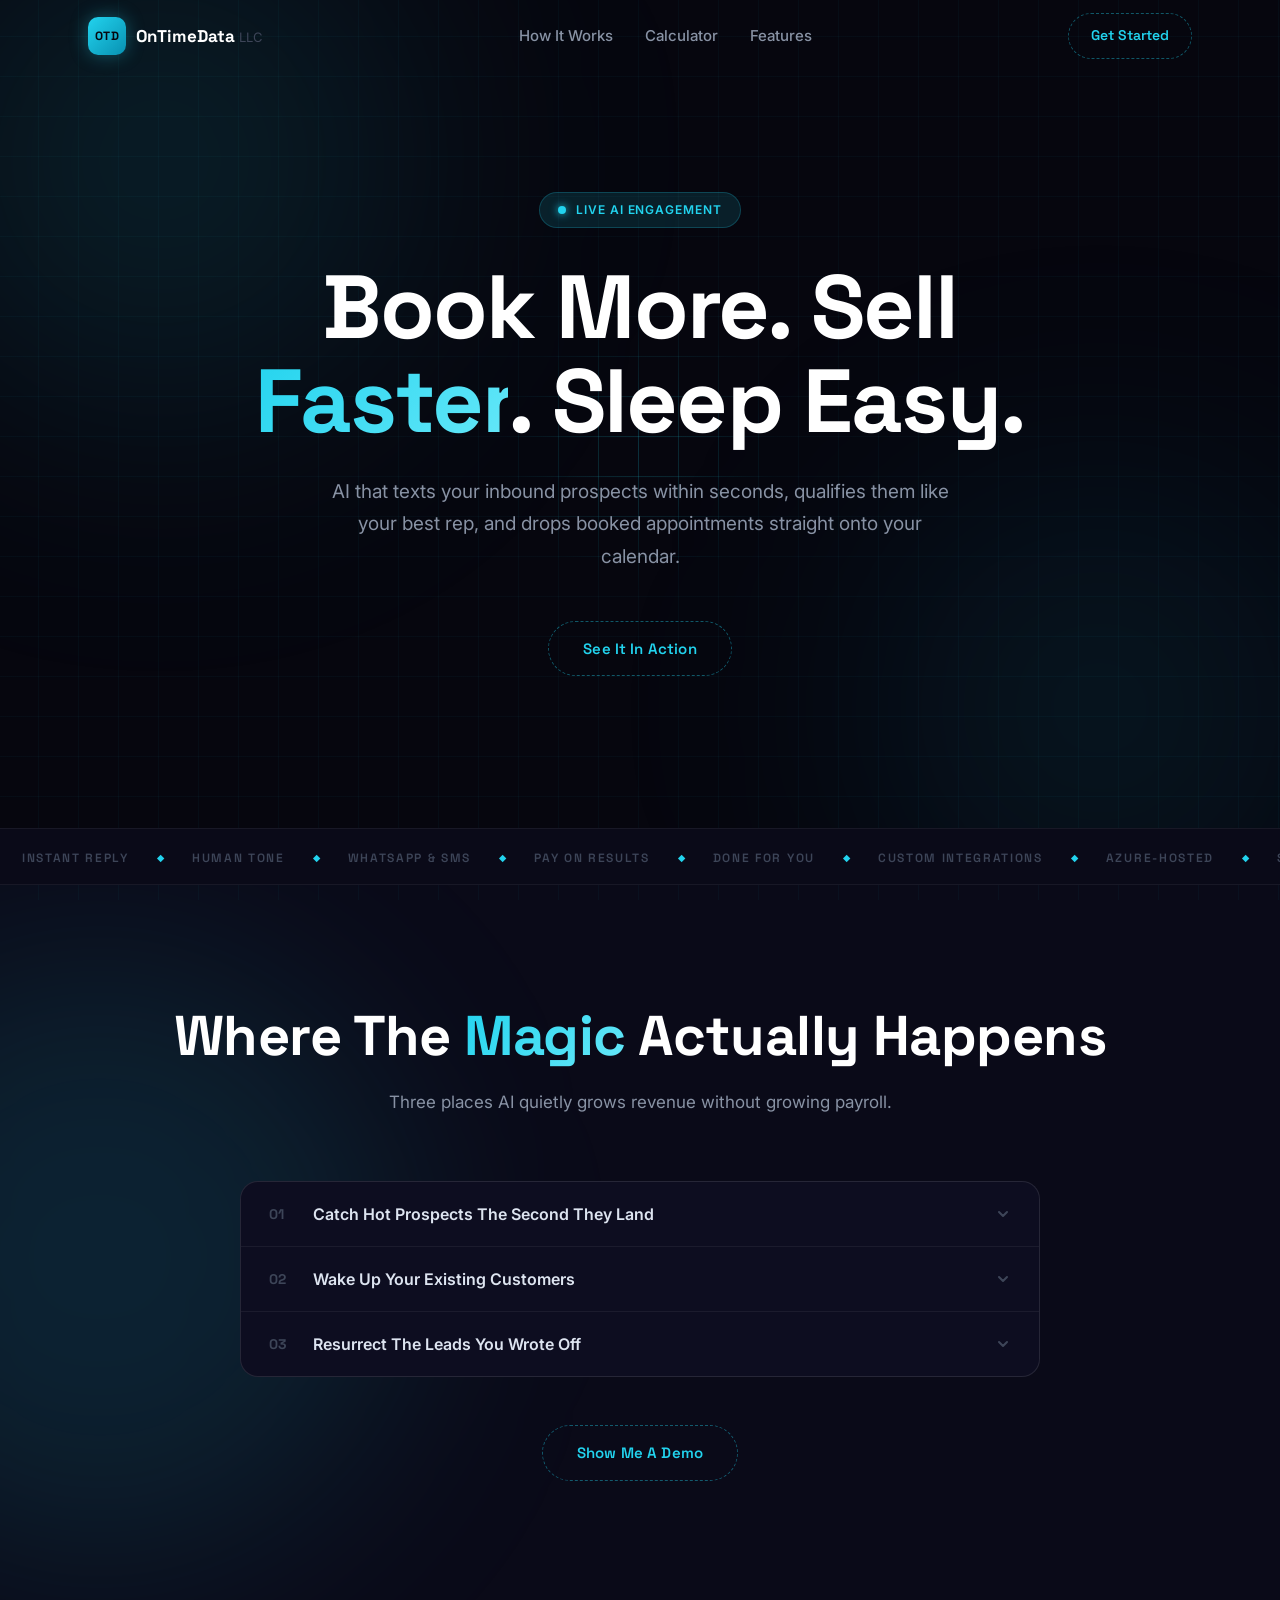
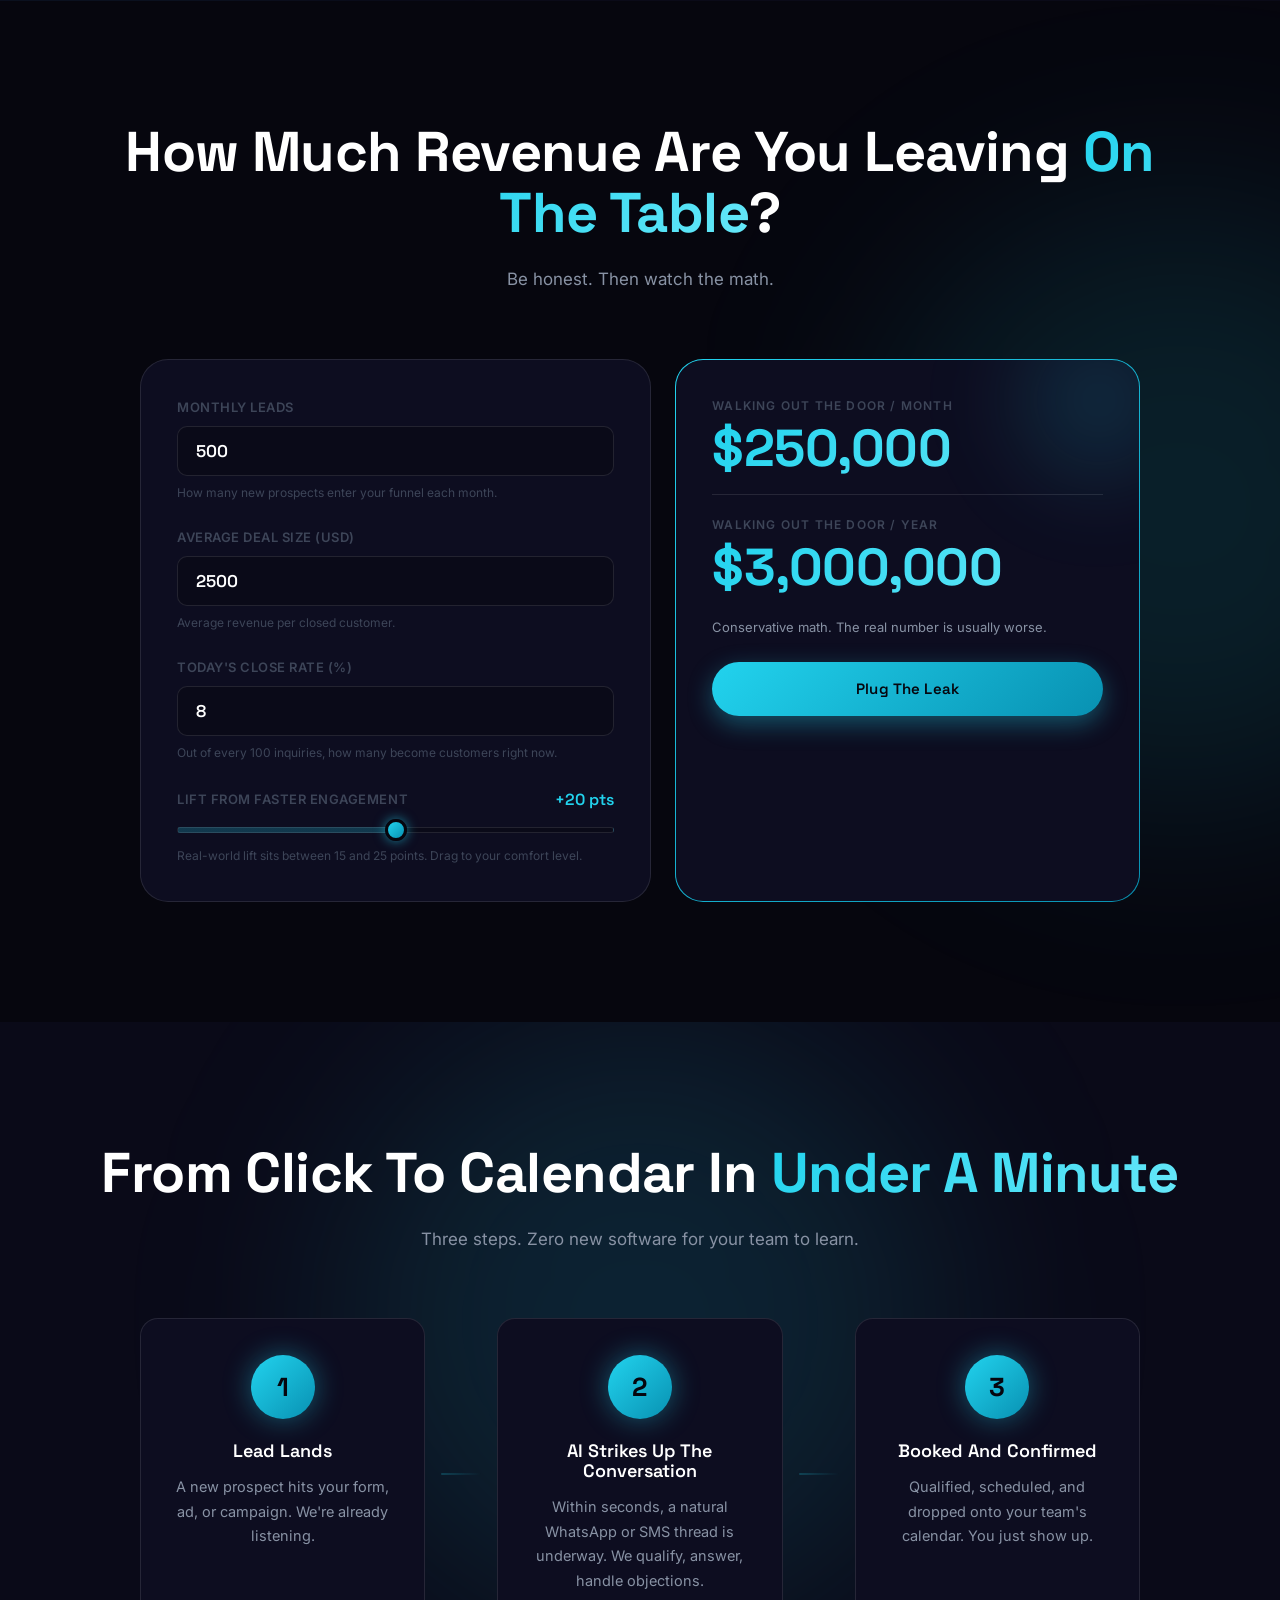
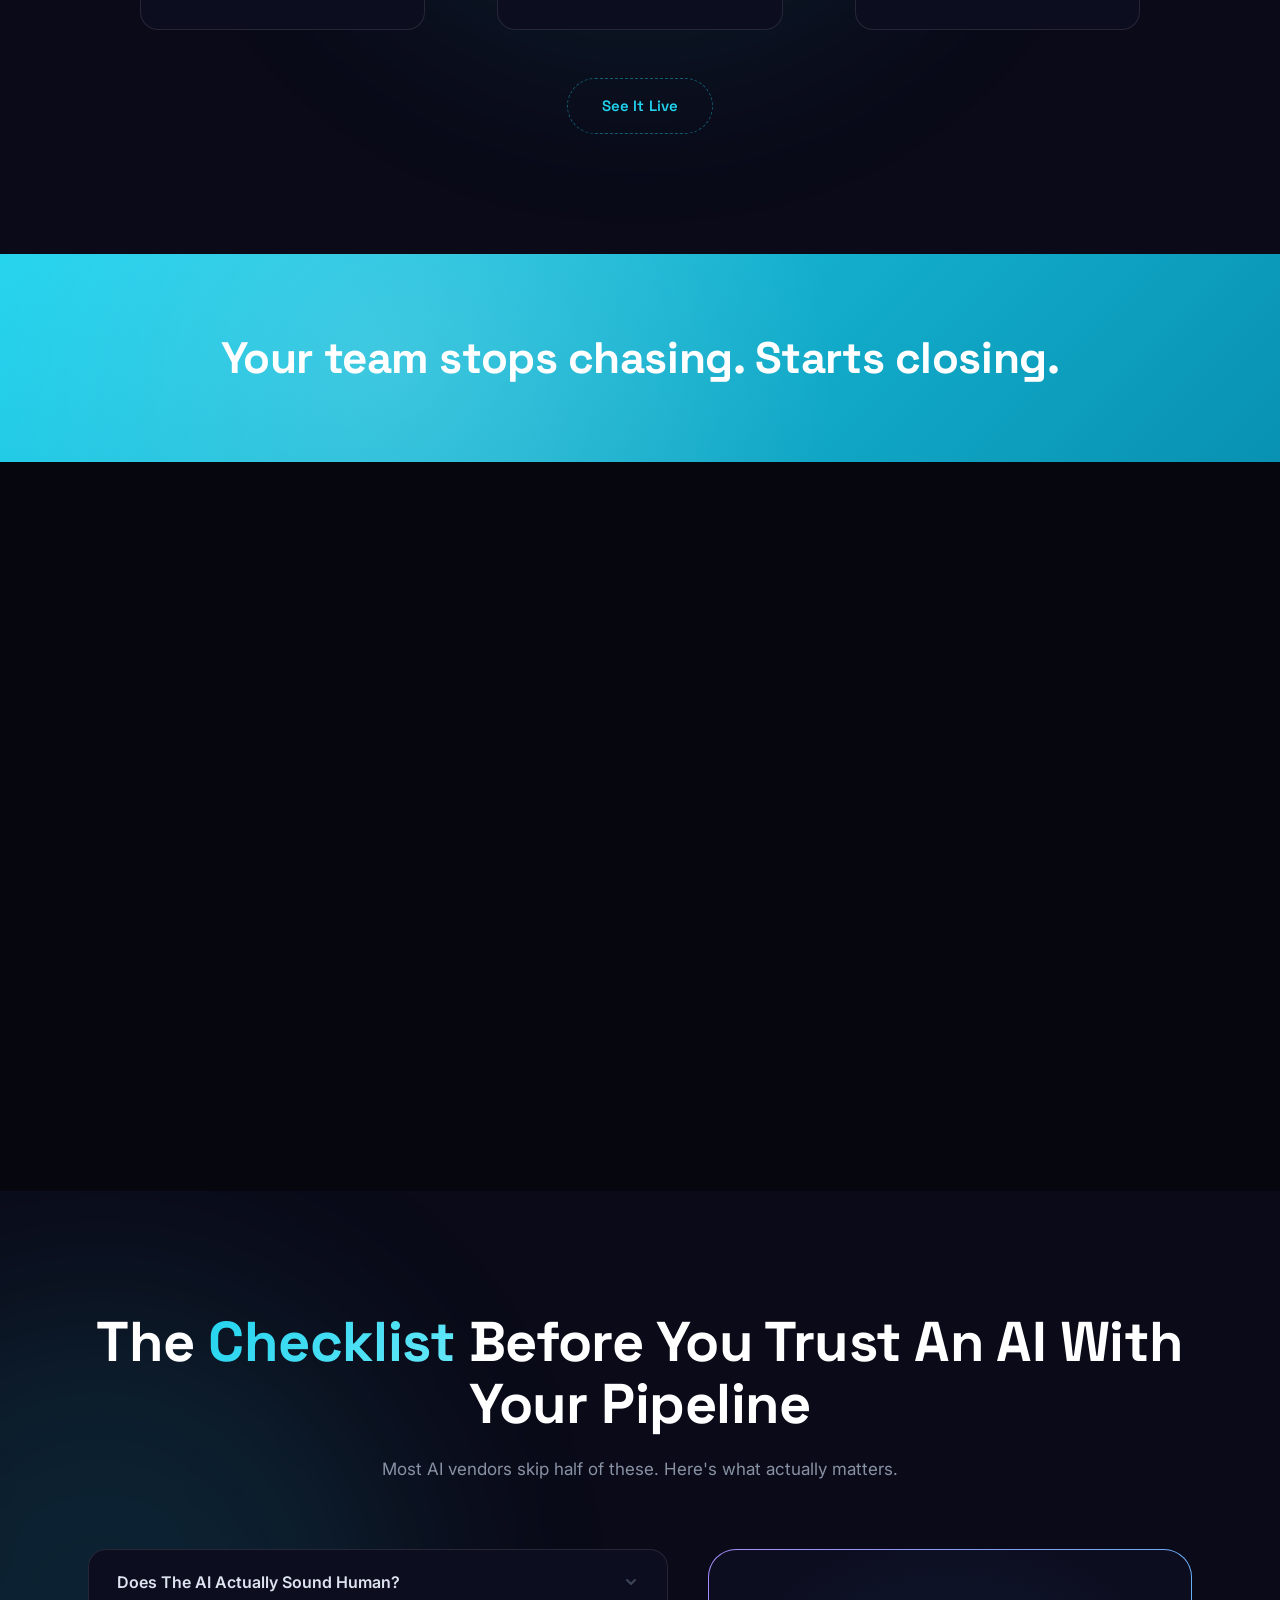
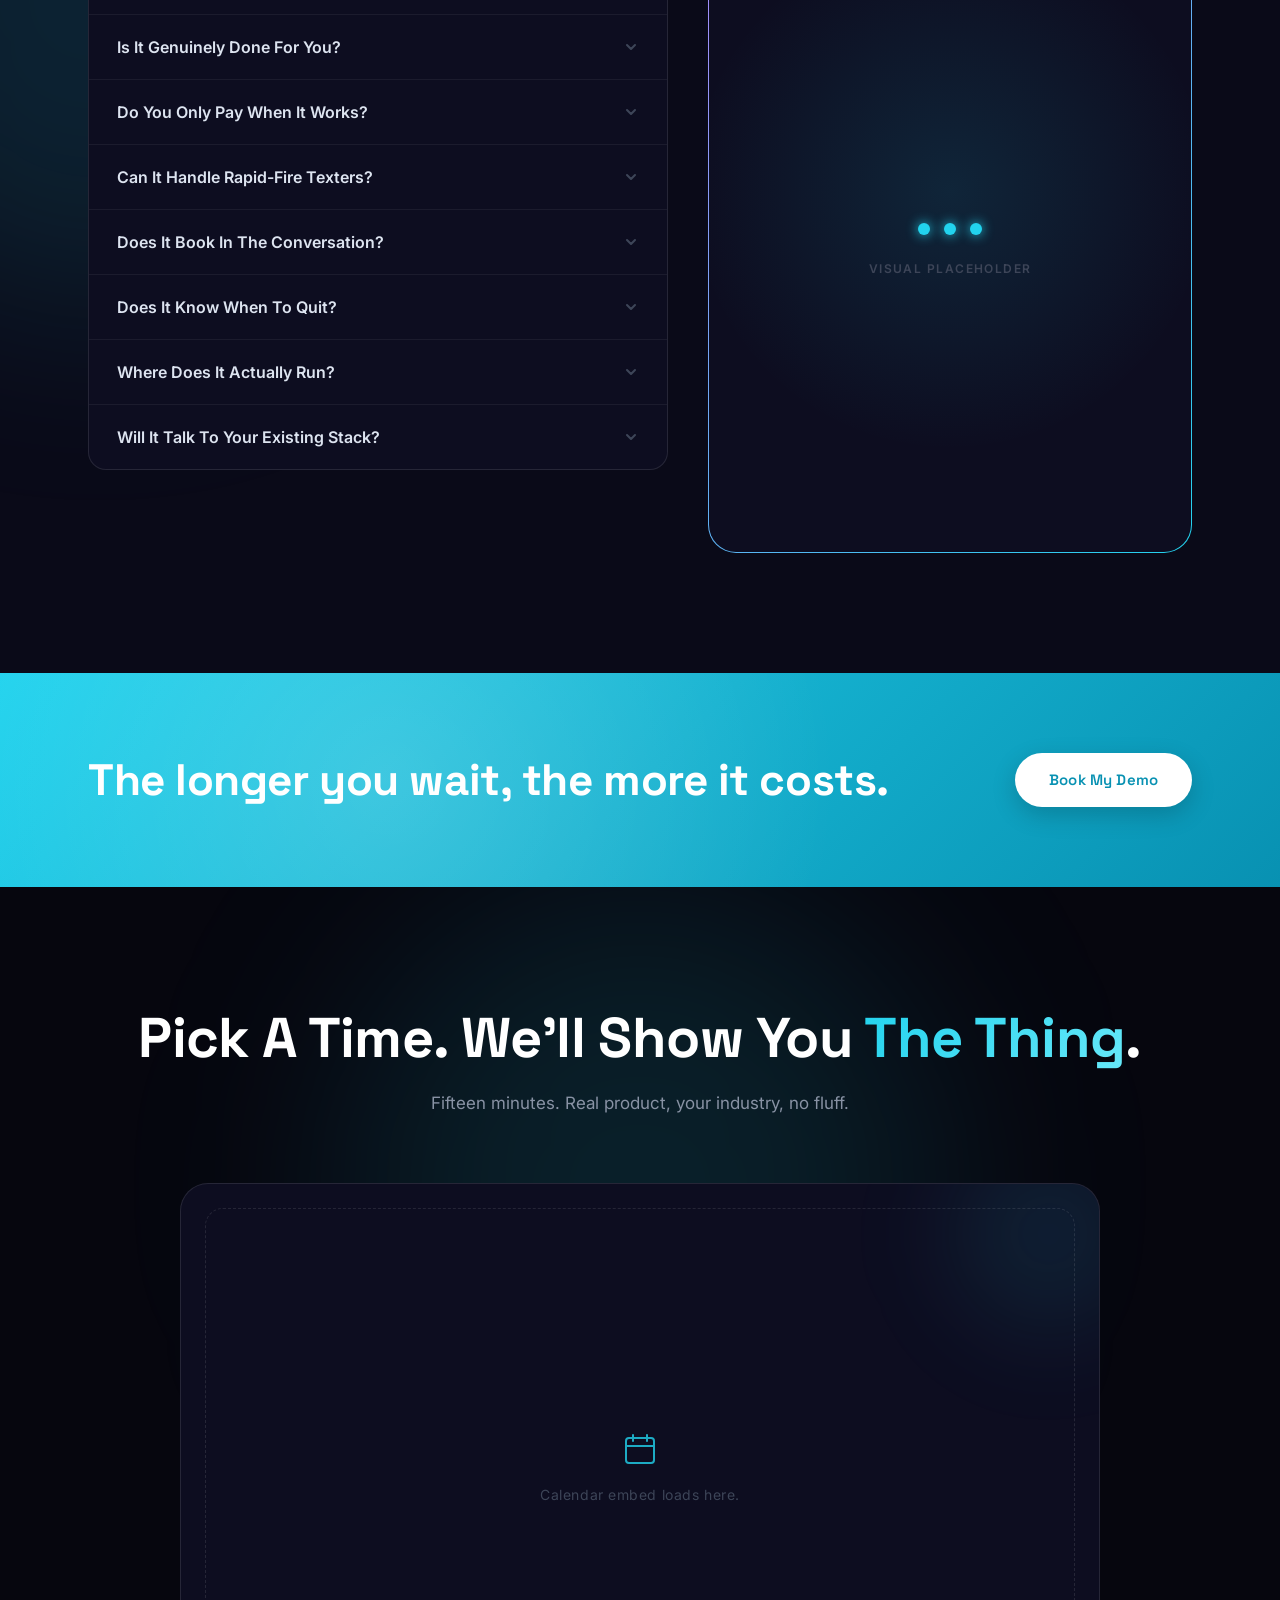
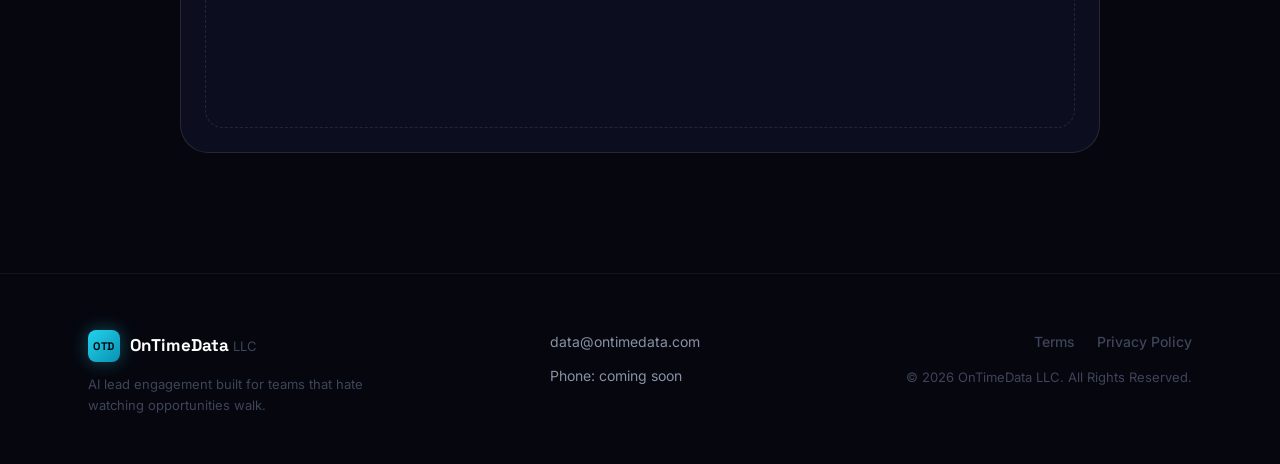
==== website-v4/index.html @ 88f7a218 "WIP: website-v4 rebuild, AI lead engagement concept, cyan accent, interactive grid Co-Authored-By: C" ====
<!DOCTYPE html>
<html lang="en">
<head>
  <meta charset="UTF-8" />
  <meta name="viewport" content="width=device-width, initial-scale=1.0" />
  <title>OnTimeData | Book More. Sell Faster. Sleep Easy.</title>
  <meta name="description" content="AI that texts your inbound prospects within seconds, qualifies them like your best rep, and drops booked appointments straight onto your calendar." />

  <link rel="preconnect" href="https://fonts.googleapis.com">
  <link rel="preconnect" href="https://fonts.gstatic.com" crossorigin>
  <link href="https://fonts.googleapis.com/css2?family=Inter:wght@400;500;600;700&family=Space+Grotesk:wght@500;600;700&display=swap" rel="stylesheet">

  <link rel="stylesheet" href="styles.css" />
</head>
<body>

  <!-- ========================= INTERACTIVE BACKGROUND ========================= -->
  <div class="bg-layers" aria-hidden="true">
    <div class="bg-grid bg-grid-base"></div>
    <div class="bg-grid bg-grid-bright"></div>
  </div>

  <!-- ========================= NAV ========================= -->
  <nav class="nav" id="nav">
    <div class="container nav-inner">
      <a href="#top" class="logo">
        <span class="logo-icon">OTD</span>
        <span class="logo-words">
          <span class="logo-name">OnTimeData</span>
          <span class="logo-llc">LLC</span>
        </span>
      </a>

      <div class="nav-links">
        <a href="#how-it-works" class="nav-link">How It Works</a>
        <a href="#calculator" class="nav-link">Calculator</a>
        <a href="#features" class="nav-link">Features</a>
      </div>

      <a href="#booking" class="nav-cta">Get Started</a>

      <button class="burger" id="burger" aria-label="Open menu">
        <span></span><span></span><span></span>
      </button>
    </div>

    <div class="mobile-menu" id="mobileMenu">
      <a href="#how-it-works">How It Works</a>
      <a href="#calculator">Calculator</a>
      <a href="#features">Features</a>
      <a href="#booking">Get Started</a>
    </div>
  </nav>

  <!-- ========================= HERO ========================= -->
  <header class="hero" id="top">
    <div class="hero-glow-wrap" data-blob="1">
      <div class="hero-glow hero-glow-purple-1"></div>
    </div>
    <div class="hero-glow-wrap" data-blob="2">
      <div class="hero-glow hero-glow-purple-2"></div>
    </div>

    <div class="hero-inner">
      <div class="hero-badge">
        <span class="pulse-dot"></span>
        Live AI Engagement
      </div>

      <h1 class="hero-title">
        Book More. Sell <span class="accent">Faster</span>. Sleep Easy.
      </h1>
      <p class="hero-sub">
        AI that texts your inbound prospects within seconds, qualifies them like your best rep, and drops booked appointments straight onto your calendar.
      </p>

      <div class="hero-actions">
        <a href="#booking" class="btn-pill btn-pill-outline">See It In Action</a>
      </div>
    </div>
  </header>

  <!-- ========================= MARQUEE TICKER ========================= -->
  <section class="ticker" aria-label="Capabilities">
    <div class="ticker-track">
      <span>Instant Reply</span><span class="sep">&#9670;</span>
      <span>Human Tone</span><span class="sep">&#9670;</span>
      <span>WhatsApp &amp; SMS</span><span class="sep">&#9670;</span>
      <span>Pay On Results</span><span class="sep">&#9670;</span>
      <span>Done For You</span><span class="sep">&#9670;</span>
      <span>Custom Integrations</span><span class="sep">&#9670;</span>
      <span>Azure-Hosted</span><span class="sep">&#9670;</span>
      <span>Setup In Seven Days</span><span class="sep">&#9670;</span>
      <!-- duplicate for seamless loop -->
      <span>Instant Reply</span><span class="sep">&#9670;</span>
      <span>Human Tone</span><span class="sep">&#9670;</span>
      <span>WhatsApp &amp; SMS</span><span class="sep">&#9670;</span>
      <span>Pay On Results</span><span class="sep">&#9670;</span>
      <span>Done For You</span><span class="sep">&#9670;</span>
      <span>Custom Integrations</span><span class="sep">&#9670;</span>
      <span>Azure-Hosted</span><span class="sep">&#9670;</span>
      <span>Setup In Seven Days</span><span class="sep">&#9670;</span>
    </div>
  </section>

  <!-- ========================= BENEFITS ========================= -->
  <section class="section section-alt" id="benefits">
    <div class="section-glow section-glow-left"></div>
    <div class="container">
      <div class="section-header">
        <h2 class="section-title">
          Where The <span class="accent">Magic</span> Actually Happens
        </h2>
        <p class="section-sub">
          Three places AI quietly grows revenue without growing payroll.
        </p>
      </div>

      <div class="accordion" data-accordion>
        <div class="acc-item">
          <button class="acc-trigger" type="button" aria-expanded="false">
            <span class="acc-num">01</span>
            <span class="acc-text">Catch Hot Prospects The Second They Land</span>
            <span class="acc-arrow" aria-hidden="true">
              <svg width="16" height="16" viewBox="0 0 16 16" fill="none"><path d="M4 6l4 4 4-4" stroke="currentColor" stroke-width="2" stroke-linecap="round" stroke-linejoin="round"/></svg>
            </span>
          </button>
          <div class="acc-panel">
            <p>First reply wins. We answer every new inquiry in seconds, on the channel they actually use, with a tone they actually trust.</p>
          </div>
        </div>

        <div class="acc-item">
          <button class="acc-trigger" type="button" aria-expanded="false">
            <span class="acc-num">02</span>
            <span class="acc-text">Wake Up Your Existing Customers</span>
            <span class="acc-arrow" aria-hidden="true">
              <svg width="16" height="16" viewBox="0 0 16 16" fill="none"><path d="M4 6l4 4 4-4" stroke="currentColor" stroke-width="2" stroke-linecap="round" stroke-linejoin="round"/></svg>
            </span>
          </button>
          <div class="acc-panel">
            <p>The easiest revenue you'll ever earn is sitting in your customer list. We re-engage them with check-ins that feel personal, not pitchy.</p>
          </div>
        </div>

        <div class="acc-item">
          <button class="acc-trigger" type="button" aria-expanded="false">
            <span class="acc-num">03</span>
            <span class="acc-text">Resurrect The Leads You Wrote Off</span>
            <span class="acc-arrow" aria-hidden="true">
              <svg width="16" height="16" viewBox="0 0 16 16" fill="none"><path d="M4 6l4 4 4-4" stroke="currentColor" stroke-width="2" stroke-linecap="round" stroke-linejoin="round"/></svg>
            </span>
          </button>
          <div class="acc-panel">
            <p>Old database, new revenue. We restart cold conversations at scale and route the ones who say yes straight to your calendar.</p>
          </div>
        </div>
      </div>

      <div class="center-cta">
        <a href="#booking" class="btn-pill btn-pill-outline">Show Me A Demo</a>
      </div>
    </div>
  </section>

  <!-- ========================= CALCULATOR ========================= -->
  <section class="section" id="calculator">
    <div class="section-glow section-glow-right"></div>
    <div class="container">
      <div class="section-header">
        <h2 class="section-title">
          How Much Revenue Are You Leaving <span class="accent">On The Table</span>?
        </h2>
        <p class="section-sub">
          Be honest. Then watch the math.
        </p>
      </div>

      <div class="calc">
        <div class="calc-inputs">
          <div class="calc-field">
            <label for="leads">Monthly Leads</label>
            <input type="number" id="leads" min="0" step="1" value="500" />
            <span class="calc-help">How many new prospects enter your funnel each month.</span>
          </div>

          <div class="calc-field">
            <label for="deal">Average Deal Size (USD)</label>
            <input type="number" id="deal" min="0" step="50" value="2500" />
            <span class="calc-help">Average revenue per closed customer.</span>
          </div>

          <div class="calc-field">
            <label for="close">Today's Close Rate (%)</label>
            <input type="number" id="close" min="0" max="100" step="0.5" value="8" />
            <span class="calc-help">Out of every 100 inquiries, how many become customers right now.</span>
          </div>

          <div class="calc-field">
            <label for="uplift">
              Lift From Faster Engagement
              <span class="calc-uplift-val" id="upliftVal">20%</span>
            </label>
            <input type="range" id="uplift" min="15" max="25" step="1" value="20" />
            <span class="calc-help">Real-world lift sits between 15 and 25 points. Drag to your comfort level.</span>
          </div>
        </div>

        <div class="calc-output">
          <div class="calc-output-card">
            <span class="calc-output-label">Walking Out The Door / Month</span>
            <span class="calc-output-val" id="lostMonth">$0</span>
          </div>
          <div class="calc-output-divider"></div>
          <div class="calc-output-card">
            <span class="calc-output-label">Walking Out The Door / Year</span>
            <span class="calc-output-val" id="lostYear">$0</span>
          </div>

          <p class="calc-output-note">
            Conservative math. The real number is usually worse.
          </p>

          <a href="#booking" class="btn-pill btn-pill-solid btn-pill-full">Plug The Leak</a>
        </div>
      </div>
    </div>
  </section>

  <!-- ========================= HOW IT WORKS ========================= -->
  <section class="section section-alt" id="how-it-works">
    <div class="section-glow section-glow-center"></div>
    <div class="container">
      <div class="section-header">
        <h2 class="section-title">
          From Click To Calendar In <span class="accent">Under A Minute</span>
        </h2>
        <p class="section-sub">
          Three steps. Zero new software for your team to learn.
        </p>
      </div>

      <div class="steps">
        <div class="step">
          <div class="step-circle">1</div>
          <h3 class="step-title">Lead Lands</h3>
          <p class="step-text">A new prospect hits your form, ad, or campaign. We're already listening.</p>
        </div>

        <div class="step-line" aria-hidden="true"></div>

        <div class="step">
          <div class="step-circle">2</div>
          <h3 class="step-title">AI Strikes Up The Conversation</h3>
          <p class="step-text">Within seconds, a natural WhatsApp or SMS thread is underway. We qualify, answer, handle objections.</p>
        </div>

        <div class="step-line" aria-hidden="true"></div>

        <div class="step">
          <div class="step-circle">3</div>
          <h3 class="step-title">Booked And Confirmed</h3>
          <p class="step-text">Qualified, scheduled, and dropped onto your team's calendar. You just show up.</p>
        </div>
      </div>

      <div class="center-cta">
        <a href="#booking" class="btn-pill btn-pill-outline">See It Live</a>
      </div>
    </div>
  </section>

  <!-- ========================= GRADIENT BANNER ========================= -->
  <section class="gradient-banner">
    <div class="container">
      <h2 class="gradient-banner-title">
        Your team stops chasing. Starts closing.
      </h2>
    </div>
  </section>

  <!-- ========================= INDUSTRIES ========================= -->
  <section class="section" id="industries">
    <div class="container">
      <div class="section-header">
        <h2 class="section-title">
          Where We're Already <span class="accent">Crushing It</span>
        </h2>
        <p class="section-sub">
          Lead-heavy industries where speed and follow-up decide who wins the deal.
        </p>
      </div>

      <div class="industries-grid">
        <!-- Automotive -->
        <div class="industry">
          <div class="industry-icon">
            <svg width="32" height="32" viewBox="0 0 32 32" fill="none">
              <path d="M5 20v-3l2-6c.5-1.5 1.5-2 3-2h12c1.5 0 2.5.5 3 2l2 6v3" stroke="currentColor" stroke-width="2" stroke-linecap="round" stroke-linejoin="round"/>
              <path d="M5 20v3a1 1 0 0 0 1 1h2a1 1 0 0 0 1-1v-3" stroke="currentColor" stroke-width="2" stroke-linecap="round"/>
              <path d="M23 20v3a1 1 0 0 0 1 1h2a1 1 0 0 0 1-1v-3" stroke="currentColor" stroke-width="2" stroke-linecap="round"/>
              <circle cx="10" cy="20" r="2" stroke="currentColor" stroke-width="2"/>
              <circle cx="22" cy="20" r="2" stroke="currentColor" stroke-width="2"/>
            </svg>
          </div>
          <span class="industry-name">Automotive</span>
        </div>

        <!-- Travel -->
        <div class="industry">
          <div class="industry-icon">
            <svg width="32" height="32" viewBox="0 0 32 32" fill="none">
              <path d="M16 4l3 9h10l-8 6 3 9-8-6-8 6 3-9-8-6h10z" stroke="currentColor" stroke-width="2" stroke-linejoin="round"/>
            </svg>
          </div>
          <span class="industry-name">Travel</span>
        </div>

        <!-- Solar -->
        <div class="industry">
          <div class="industry-icon">
            <svg width="32" height="32" viewBox="0 0 32 32" fill="none">
              <circle cx="16" cy="16" r="5" stroke="currentColor" stroke-width="2"/>
              <path d="M16 3v3M16 26v3M3 16h3M26 16h3M6.5 6.5l2 2M23.5 23.5l2 2M6.5 25.5l2-2M23.5 8.5l2-2" stroke="currentColor" stroke-width="2" stroke-linecap="round"/>
            </svg>
          </div>
          <span class="industry-name">Solar</span>
        </div>

        <!-- Roofing -->
        <div class="industry">
          <div class="industry-icon">
            <svg width="32" height="32" viewBox="0 0 32 32" fill="none">
              <path d="M3 16L16 5l13 11" stroke="currentColor" stroke-width="2" stroke-linecap="round" stroke-linejoin="round"/>
              <path d="M6 14v13h20V14" stroke="currentColor" stroke-width="2" stroke-linecap="round" stroke-linejoin="round"/>
            </svg>
          </div>
          <span class="industry-name">Roofing</span>
        </div>

        <!-- Siding -->
        <div class="industry">
          <div class="industry-icon">
            <svg width="32" height="32" viewBox="0 0 32 32" fill="none">
              <rect x="5" y="6" width="22" height="20" rx="1" stroke="currentColor" stroke-width="2"/>
              <path d="M5 12h22M5 18h22M5 24h22" stroke="currentColor" stroke-width="2"/>
            </svg>
          </div>
          <span class="industry-name">Siding</span>
        </div>

        <!-- Window Remodeling -->
        <div class="industry">
          <div class="industry-icon">
            <svg width="32" height="32" viewBox="0 0 32 32" fill="none">
              <rect x="5" y="5" width="22" height="22" rx="1" stroke="currentColor" stroke-width="2"/>
              <path d="M16 5v22M5 16h22" stroke="currentColor" stroke-width="2"/>
            </svg>
          </div>
          <span class="industry-name">Window Remodeling</span>
        </div>

        <!-- Clinics -->
        <div class="industry">
          <div class="industry-icon">
            <svg width="32" height="32" viewBox="0 0 32 32" fill="none">
              <rect x="13" y="5" width="6" height="22" rx="1" stroke="currentColor" stroke-width="2"/>
              <rect x="5" y="13" width="22" height="6" rx="1" stroke="currentColor" stroke-width="2"/>
            </svg>
          </div>
          <span class="industry-name">Clinics</span>
        </div>

        <!-- Kitchen Remodeling -->
        <div class="industry">
          <div class="industry-icon">
            <svg width="32" height="32" viewBox="0 0 32 32" fill="none">
              <path d="M8 5v9M12 5v9M10 14v13" stroke="currentColor" stroke-width="2" stroke-linecap="round"/>
              <path d="M22 5c-2 0-3 1-3 4v6h6V5z" stroke="currentColor" stroke-width="2" stroke-linejoin="round"/>
              <path d="M22 15v12" stroke="currentColor" stroke-width="2" stroke-linecap="round"/>
            </svg>
          </div>
          <span class="industry-name">Kitchen Remodeling</span>
        </div>

        <!-- Flooring -->
        <div class="industry">
          <div class="industry-icon">
            <svg width="32" height="32" viewBox="0 0 32 32" fill="none">
              <rect x="4" y="6" width="8" height="6" stroke="currentColor" stroke-width="2"/>
              <rect x="14" y="6" width="14" height="6" stroke="currentColor" stroke-width="2"/>
              <rect x="4" y="14" width="14" height="6" stroke="currentColor" stroke-width="2"/>
              <rect x="20" y="14" width="8" height="6" stroke="currentColor" stroke-width="2"/>
              <rect x="4" y="22" width="8" height="6" stroke="currentColor" stroke-width="2"/>
              <rect x="14" y="22" width="14" height="6" stroke="currentColor" stroke-width="2"/>
            </svg>
          </div>
          <span class="industry-name">Flooring</span>
        </div>

        <!-- And More -->
        <div class="industry">
          <div class="industry-icon">
            <svg width="32" height="32" viewBox="0 0 32 32" fill="none">
              <circle cx="8" cy="16" r="2" fill="currentColor"/>
              <circle cx="16" cy="16" r="2" fill="currentColor"/>
              <circle cx="24" cy="16" r="2" fill="currentColor"/>
            </svg>
          </div>
          <span class="industry-name">And More</span>
        </div>
      </div>
    </div>
  </section>

  <!-- ========================= FEATURES ========================= -->
  <section class="section section-alt" id="features">
    <div class="section-glow section-glow-left"></div>
    <div class="container">
      <div class="section-header">
        <h2 class="section-title">
          The <span class="accent">Checklist</span> Before You Trust An AI With Your Pipeline
        </h2>
        <p class="section-sub">
          Most AI vendors skip half of these. Here's what actually matters.
        </p>
      </div>

      <div class="features-grid">
        <div class="features-list">
          <div class="accordion features-accordion" data-accordion>
            <div class="acc-item">
              <button class="acc-trigger" type="button" aria-expanded="false">
                <span class="acc-text">Does The AI Actually Sound Human?</span>
                <span class="acc-arrow" aria-hidden="true">
                  <svg width="16" height="16" viewBox="0 0 16 16" fill="none"><path d="M4 6l4 4 4-4" stroke="currentColor" stroke-width="2" stroke-linecap="round" stroke-linejoin="round"/></svg>
                </span>
              </button>
              <div class="acc-panel"><p>If your prospect can tell it's a bot in two messages, you've lost them. Our AI texts like the rep you wish you could clone.</p></div>
            </div>

            <div class="acc-item">
              <button class="acc-trigger" type="button" aria-expanded="false">
                <span class="acc-text">Is It Genuinely Done For You?</span>
                <span class="acc-arrow" aria-hidden="true">
                  <svg width="16" height="16" viewBox="0 0 16 16" fill="none"><path d="M4 6l4 4 4-4" stroke="currentColor" stroke-width="2" stroke-linecap="round" stroke-linejoin="round"/></svg>
                </span>
              </button>
              <div class="acc-panel"><p>Built, trained, and live in under seven days. You don't touch a prompt. You don't manage a workflow. You just watch bookings show up.</p></div>
            </div>

            <div class="acc-item">
              <button class="acc-trigger" type="button" aria-expanded="false">
                <span class="acc-text">Do You Only Pay When It Works?</span>
                <span class="acc-arrow" aria-hidden="true">
                  <svg width="16" height="16" viewBox="0 0 16 16" fill="none"><path d="M4 6l4 4 4-4" stroke="currentColor" stroke-width="2" stroke-linecap="round" stroke-linejoin="round"/></svg>
                </span>
              </button>
              <div class="acc-panel"><p>Zero upfront. Run a free trial on real traffic. Pay only when the AI closes appointments. Real skin in the game.</p></div>
            </div>

            <div class="acc-item">
              <button class="acc-trigger" type="button" aria-expanded="false">
                <span class="acc-text">Can It Handle Rapid-Fire Texters?</span>
                <span class="acc-arrow" aria-hidden="true">
                  <svg width="16" height="16" viewBox="0 0 16 16" fill="none"><path d="M4 6l4 4 4-4" stroke="currentColor" stroke-width="2" stroke-linecap="round" stroke-linejoin="round"/></svg>
                </span>
              </button>
              <div class="acc-panel"><p>When a prospect fires off three messages in ten seconds, the AI reads the room, waits, then responds to the whole thread in one natural reply.</p></div>
            </div>

            <div class="acc-item">
              <button class="acc-trigger" type="button" aria-expanded="false">
                <span class="acc-text">Does It Book In The Conversation?</span>
                <span class="acc-arrow" aria-hidden="true">
                  <svg width="16" height="16" viewBox="0 0 16 16" fill="none"><path d="M4 6l4 4 4-4" stroke="currentColor" stroke-width="2" stroke-linecap="round" stroke-linejoin="round"/></svg>
                </span>
              </button>
              <div class="acc-panel"><p>No "click this link" awkwardness. The AI proposes times mid-conversation and locks the appointment in. Conversions jump every time.</p></div>
            </div>

            <div class="acc-item">
              <button class="acc-trigger" type="button" aria-expanded="false">
                <span class="acc-text">Does It Know When To Quit?</span>
                <span class="acc-arrow" aria-hidden="true">
                  <svg width="16" height="16" viewBox="0 0 16 16" fill="none"><path d="M4 6l4 4 4-4" stroke="currentColor" stroke-width="2" stroke-linecap="round" stroke-linejoin="round"/></svg>
                </span>
              </button>
              <div class="acc-panel"><p>When a prospect says no, means it, and isn't coming back, the AI stops. No pestering. No damaged brand.</p></div>
            </div>

            <div class="acc-item">
              <button class="acc-trigger" type="button" aria-expanded="false">
                <span class="acc-text">Where Does It Actually Run?</span>
                <span class="acc-arrow" aria-hidden="true">
                  <svg width="16" height="16" viewBox="0 0 16 16" fill="none"><path d="M4 6l4 4 4-4" stroke="currentColor" stroke-width="2" stroke-linecap="round" stroke-linejoin="round"/></svg>
                </span>
              </button>
              <div class="acc-panel"><p>Enterprise-grade Azure infrastructure. End-to-end encrypted. No fragile no-code Frankenstein stacks duct-taped together.</p></div>
            </div>

            <div class="acc-item">
              <button class="acc-trigger" type="button" aria-expanded="false">
                <span class="acc-text">Will It Talk To Your Existing Stack?</span>
                <span class="acc-arrow" aria-hidden="true">
                  <svg width="16" height="16" viewBox="0 0 16 16" fill="none"><path d="M4 6l4 4 4-4" stroke="currentColor" stroke-width="2" stroke-linecap="round" stroke-linejoin="round"/></svg>
                </span>
              </button>
              <div class="acc-panel"><p>Custom-coded integrations to whatever CRM, calendar, or pipeline you already run. We adapt to your workflow, not the other way around.</p></div>
            </div>
          </div>
        </div>

        <!-- Right column: visual placeholder for later -->
        <div class="features-visual">
          <!-- TODO: replace with product screenshot, animation, or video -->
          <div class="features-visual-inner">
            <div class="features-visual-grid">
              <div class="features-visual-dot"></div>
              <div class="features-visual-dot"></div>
              <div class="features-visual-dot"></div>
            </div>
            <span class="features-visual-tag">Visual placeholder</span>
          </div>
        </div>
      </div>
    </div>
  </section>

  <!-- ========================= CTA BANNER ========================= -->
  <section class="gradient-banner gradient-banner-cta">
    <div class="container gradient-banner-inner">
      <h2 class="gradient-banner-title">The longer you wait, the more it costs.</h2>
      <a href="#booking" class="btn-pill btn-pill-solid btn-pill-light">Book My Demo</a>
    </div>
  </section>

  <!-- ========================= BOOKING ========================= -->
  <section class="section" id="booking">
    <div class="section-glow section-glow-center"></div>
    <div class="container">
      <div class="section-header">
        <h2 class="section-title">
          Pick A Time. We'll Show You <span class="accent">The Thing</span>.
        </h2>
        <p class="section-sub">
          Fifteen minutes. Real product, your industry, no fluff.
        </p>
      </div>

      <div class="booking-embed">
        <!-- ========================================================== -->
        <!-- CALENDAR EMBED GOES HERE                                    -->
        <!-- Paste your Cal.com or Calendly inline embed inside this div -->
        <!-- Example (Cal.com inline):                                   -->
        <!--   <div data-cal-link="ontimedata/demo" style="width:100%;height:100%"></div> -->
        <!--   <script src="https://app.cal.com/embed/embed.js" async></script> -->
        <!-- Example (Calendly inline):                                  -->
        <!--   <div class="calendly-inline-widget"                       -->
        <!--        data-url="https://calendly.com/ontimedata/demo"      -->
        <!--        style="min-width:320px;height:700px;"></div>         -->
        <!--   <script src="https://assets.calendly.com/assets/external/widget.js" async></script> -->
        <!-- ========================================================== -->
        <div class="booking-placeholder">
          <span class="booking-placeholder-icon" aria-hidden="true">
            <svg width="40" height="40" viewBox="0 0 40 40" fill="none">
              <rect x="6" y="9" width="28" height="25" rx="3" stroke="currentColor" stroke-width="2"/>
              <path d="M6 17h28" stroke="currentColor" stroke-width="2"/>
              <path d="M13 6v6M27 6v6" stroke="currentColor" stroke-width="2" stroke-linecap="round"/>
            </svg>
          </span>
          <p>Calendar embed loads here.</p>
        </div>
      </div>
    </div>
  </section>

  <!-- ========================= FOOTER ========================= -->
  <footer class="footer">
    <div class="container footer-inner">
      <div class="footer-brand">
        <a href="#top" class="logo">
          <span class="logo-icon small">OTD</span>
          <span class="logo-words">
            <span class="logo-name">OnTimeData</span>
            <span class="logo-llc">LLC</span>
          </span>
        </a>
        <p class="footer-tag">AI lead engagement built for teams that hate watching opportunities walk.</p>
      </div>

      <div class="footer-contact">
        <a href="mailto:data@ontimedata.com" class="footer-contact-item">data@ontimedata.com</a>
        <a href="tel:" class="footer-contact-item">Phone: coming soon</a>
      </div>

      <div class="footer-legal">
        <div class="footer-nav">
          <a href="#">Terms</a>
          <a href="#">Privacy Policy</a>
        </div>
        <p>&copy; 2026 OnTimeData LLC. All Rights Reserved.</p>
      </div>
    </div>
  </footer>

  <script src="script.js"></script>
</body>
</html>
---- website-v4/styles.css ----
/* =========================================
   OnTimeData LLC — Website v4
   Book More With AI · cyan-primary palette
   (palette matched to v3)
   ========================================= */

*, *::before, *::after { box-sizing: border-box; margin: 0; padding: 0; }

:root {
  /* Backgrounds */
  --bg:          #06060e;
  --bg-alt:      #0a0a18;
  --bg-card:     #0d0d20;
  --bg-card-h:   #12122a;

  /* Primary accent (cyan) */
  --cyan:        #22d3ee;
  --cyan-deep:   #0891b2;
  --cyan-g:      rgba(34,211,238,.12);
  --cyan-g2:     rgba(34,211,238,.20);
  --cyan-b:      rgba(34,211,238,.22);
  --cyan-b2:     rgba(34,211,238,.40);

  /* Secondary accent (purple, used sparingly) */
  --purple:      #a78bfa;
  --purple-deep: #7c3aed;
  --purple-g:    rgba(167,139,250,.12);
  --purple-b:    rgba(167,139,250,.22);

  /* Tertiary palette (carry-over from v3) */
  --amber:       #fbbf24;
  --pink:        #f472b6;
  --white:       #ffffff;

  /* Text */
  --text:        #8892a4;
  --text-bright: #dde4f0;
  --text-dim:    #3d4558;

  /* Borders */
  --border:    rgba(255,255,255,.06);
  --border-2:  rgba(255,255,255,.10);

  /* Shadows */
  --shadow:    0 4px 32px rgba(0,0,0,.5);
  --shadow-lg: 0 20px 64px rgba(0,0,0,.6);

  /* Radii */
  --r:   10px;
  --rl:  18px;
  --rxl: 28px;

  /* Easing / layout */
  --ease: 0.28s cubic-bezier(.4,0,.2,1);
  --max-w: 1160px;
}

html { scroll-behavior: smooth; }

body {
  font-family: 'Inter', system-ui, sans-serif;
  background: var(--bg);
  color: var(--text-bright);
  font-size: 16px;
  line-height: 1.7;
  -webkit-font-smoothing: antialiased;
  overflow-x: hidden;
}

img, svg { display: block; max-width: 100%; }

/* =========================================
   TYPOGRAPHY
   ========================================= */
h1, h2, h3, h4 {
  font-family: 'Space Grotesk', sans-serif;
  line-height: 1.1;
  color: var(--white);
}
strong { color: var(--white); font-weight: 600; }

.accent {
  color: var(--cyan);
  background: linear-gradient(135deg, var(--cyan), #67e8f9);
  -webkit-background-clip: text;
  -webkit-text-fill-color: transparent;
  background-clip: text;
}

/* =========================================
   LAYOUT
   ========================================= */
.container {
  max-width: var(--max-w);
  margin: 0 auto;
  padding: 0 28px;
  position: relative;
  z-index: 1;
}

.section {
  position: relative;
  padding: 120px 0;
  overflow: hidden;
}
.section-alt { background: var(--bg-alt); }

.section-title {
  font-size: clamp(34px, 4.4vw, 56px);
  margin-bottom: 20px;
  color: var(--white);
  letter-spacing: -.01em;
}
.section-sub {
  font-size: 17px;
  color: var(--text);
  max-width: 620px;
  margin: 0 auto;
  line-height: 1.8;
}
.section-header {
  text-align: center;
  margin-bottom: 64px;
}

.section-glow {
  position: absolute;
  width: 600px; height: 600px;
  border-radius: 50%;
  filter: blur(110px);
  pointer-events: none;
  z-index: 0;
}
.section-glow-left   { background: var(--cyan-g); top: 10%; left: -200px; }
.section-glow-right  { background: var(--cyan-g); top: 20%; right: -200px; }
.section-glow-center { background: var(--cyan-g); top: 0;   left: 50%; transform: translateX(-50%); }

.center-cta {
  display: flex;
  justify-content: center;
  margin-top: 48px;
}

/* =========================================
   BUTTONS — pill style
   ========================================= */
.btn-pill {
  display: inline-flex;
  align-items: center;
  justify-content: center;
  gap: 8px;
  padding: 14px 34px;
  font-family: 'Space Grotesk', sans-serif;
  font-weight: 600;
  font-size: 15px;
  letter-spacing: .01em;
  border-radius: 100px;
  text-decoration: none;
  cursor: pointer;
  border: none;
  transition: transform var(--ease), box-shadow var(--ease), background var(--ease), color var(--ease), border-color var(--ease), filter var(--ease);
  white-space: nowrap;
}

/* Secondary: dashed outlined pill (cyan) */
.btn-pill-outline {
  background: transparent;
  color: var(--cyan);
  border: 1.5px dashed var(--cyan-b2);
}
.btn-pill-outline:hover {
  border-color: var(--cyan);
  color: var(--white);
  background: var(--cyan-g);
  transform: translateY(-2px);
  box-shadow: 0 0 24px var(--cyan-g);
}

/* Primary: solid filled pill (cyan gradient with dark text) */
.btn-pill-solid {
  background: linear-gradient(135deg, var(--cyan), var(--cyan-deep));
  color: var(--bg);
  box-shadow: 0 8px 24px rgba(34,211,238,.35);
}
.btn-pill-solid:hover {
  transform: translateY(-3px);
  filter: brightness(1.08);
  box-shadow: 0 14px 36px rgba(34,211,238,.55);
}

/* Light pill — used on cyan banner */
.btn-pill-light {
  background: var(--white);
  color: var(--cyan-deep);
  box-shadow: 0 8px 24px rgba(0,0,0,.18);
}
.btn-pill-light:hover {
  transform: translateY(-3px);
  box-shadow: 0 14px 32px rgba(0,0,0,.28);
}

.btn-pill-full { width: 100%; }

/* =========================================
   NAV
   ========================================= */
.nav {
  position: fixed;
  top: 0; left: 0; right: 0;
  z-index: 100;
  transition: background var(--ease), backdrop-filter var(--ease), border-color var(--ease);
  border-bottom: 1px solid transparent;
}
.nav.scrolled {
  background: rgba(6,6,14,.88);
  backdrop-filter: blur(18px);
  -webkit-backdrop-filter: blur(18px);
  border-color: var(--border);
}

.nav-inner {
  display: flex;
  align-items: center;
  justify-content: space-between;
  gap: 24px;
  height: 72px;
}

.logo {
  display: flex;
  align-items: center;
  gap: 10px;
  text-decoration: none;
}
.logo-icon {
  position: relative;
  width: 38px; height: 38px;
  background: linear-gradient(135deg, var(--cyan), var(--cyan-deep));
  border-radius: 10px;
  display: flex;
  align-items: center;
  justify-content: center;
  font-family: 'Space Grotesk', sans-serif;
  font-weight: 700;
  font-size: 12px;
  color: var(--bg);
  letter-spacing: .04em;
  box-shadow: 0 0 18px rgba(34,211,238,.35);
}
.logo-icon.small { width: 32px; height: 32px; font-size: 11px; border-radius: 8px; }
.logo-words { display: flex; align-items: baseline; gap: 4px; }
.logo-name {
  font-family: 'Space Grotesk', sans-serif;
  font-weight: 700;
  font-size: 17px;
  color: var(--white);
}
.logo-llc {
  font-size: 13px;
  color: var(--text-dim);
  font-weight: 400;
}

.nav-links { display: flex; align-items: center; gap: 32px; }
.nav-link {
  text-decoration: none;
  font-size: 15px;
  font-weight: 500;
  color: var(--text);
  position: relative;
  transition: color var(--ease);
}
.nav-link::after {
  content: '';
  position: absolute;
  bottom: -3px; left: 0;
  width: 0; height: 1.5px;
  background: var(--cyan);
  transition: width var(--ease);
}
.nav-link:hover { color: var(--white); }
.nav-link:hover::after { width: 100%; }

.nav-cta {
  padding: 10px 22px;
  background: transparent;
  border: 1.5px dashed var(--cyan-b2);
  color: var(--cyan);
  font-family: 'Space Grotesk', sans-serif;
  font-weight: 600;
  font-size: 14px;
  border-radius: 100px;
  text-decoration: none;
  transition: background var(--ease), border-color var(--ease), color var(--ease), box-shadow var(--ease);
}
.nav-cta:hover {
  background: linear-gradient(135deg, var(--cyan), var(--cyan-deep));
  border-color: var(--cyan);
  color: var(--bg);
  box-shadow: 0 0 22px rgba(34,211,238,.5);
}

.burger {
  display: none;
  flex-direction: column;
  gap: 5px;
  background: none;
  border: none;
  cursor: pointer;
  padding: 4px;
}
.burger span {
  display: block;
  width: 22px; height: 2px;
  background: var(--white);
  border-radius: 2px;
  transition: all var(--ease);
}

.mobile-menu {
  display: none;
  flex-direction: column;
  background: rgba(6,6,14,.96);
  backdrop-filter: blur(16px);
  padding: 12px 28px 28px;
  border-top: 1px solid var(--border);
}
.mobile-menu a {
  text-decoration: none;
  color: var(--text);
  font-size: 16px;
  font-weight: 500;
  padding: 14px 0;
  transition: color var(--ease);
}
.mobile-menu a:hover { color: var(--cyan); }
.mobile-menu.open { display: flex; }

@media (max-width: 820px) {
  .nav-links { display: none; }
  .nav-cta { display: none; }
  .burger { display: flex; }
}

/* =========================================
   HERO
   ========================================= */
.hero {
  position: relative;
  min-height: 92vh;
  display: flex;
  align-items: center;
  justify-content: center;
  text-align: center;
  padding: 140px 0 100px;
  overflow: hidden;
}

.hero-glow {
  position: absolute;
  border-radius: 50%;
  filter: blur(130px);
  pointer-events: none;
}
/* class names kept for HTML compatibility; rendered in cyan */
.hero-glow-purple-1 {
  width: 720px; height: 720px;
  background: radial-gradient(circle, rgba(34,211,238,.18) 0%, transparent 70%);
  top: -200px; left: -200px;
  animation: slow-drift-1 18s ease-in-out infinite;
}
.hero-glow-purple-2 {
  width: 600px; height: 600px;
  background: radial-gradient(circle, rgba(8,145,178,.20) 0%, transparent 70%);
  bottom: -180px; right: -120px;
  animation: slow-drift-2 14s ease-in-out infinite;
}
@keyframes slow-drift-1 {
  0%, 100% { transform: translate(0,0); }
  50%      { transform: translate(60px, 40px); }
}
@keyframes slow-drift-2 {
  0%, 100% { transform: translate(0,0); }
  50%      { transform: translate(-40px, -50px); }
}

.hero-inner {
  position: relative;
  z-index: 1;
  max-width: 920px;
  margin: 0 auto;
  padding: 0 28px;
}

.hero-badge {
  display: inline-flex;
  align-items: center;
  gap: 10px;
  padding: 7px 18px;
  background: var(--cyan-g);
  border: 1px solid var(--cyan-b);
  border-radius: 100px;
  font-size: 12px;
  font-weight: 600;
  color: var(--cyan);
  letter-spacing: .08em;
  text-transform: uppercase;
  margin-bottom: 32px;
}
.pulse-dot {
  width: 8px; height: 8px;
  background: var(--cyan);
  border-radius: 50%;
  box-shadow: 0 0 8px var(--cyan);
  animation: pulse-dot 2s ease-in-out infinite;
  flex-shrink: 0;
}
@keyframes pulse-dot {
  0%, 100% { transform: scale(1); box-shadow: 0 0 8px var(--cyan); }
  50%      { transform: scale(1.35); box-shadow: 0 0 16px var(--cyan), 0 0 28px rgba(34,211,238,.5); }
}

.hero-title {
  font-size: clamp(48px, 7vw, 92px);
  font-weight: 700;
  color: var(--white);
  line-height: 1.05;
  margin-bottom: 28px;
  letter-spacing: -.02em;
}

.hero-sub {
  font-size: 19px;
  color: var(--text);
  max-width: 620px;
  margin: 0 auto 48px;
  line-height: 1.7;
}

.hero-actions {
  display: flex;
  align-items: center;
  justify-content: center;
  gap: 16px;
  flex-wrap: wrap;
}

/* =========================================
   MARQUEE TICKER
   ========================================= */
.ticker {
  position: relative;
  z-index: 1;
  background: var(--bg-alt);
  border-top: 1px solid var(--border);
  border-bottom: 1px solid var(--border);
  padding: 14px 0;
  overflow: hidden;
  white-space: nowrap;
}
.ticker-track {
  display: inline-flex;
  align-items: center;
  animation: ticker-scroll 32s linear infinite;
  will-change: transform;
}
.ticker-track span {
  display: inline-block;
  padding: 0 22px;
  font-family: 'Space Grotesk', sans-serif;
  font-size: 12px;
  font-weight: 600;
  color: var(--text-dim);
  letter-spacing: .14em;
  text-transform: uppercase;
}
.ticker-track .sep {
  color: var(--cyan);
  font-size: 9px;
  padding: 0 6px;
  letter-spacing: 0;
}
@keyframes ticker-scroll {
  0%   { transform: translateX(0); }
  100% { transform: translateX(-50%); }
}

/* =========================================
   ACCORDION
   ========================================= */
.accordion {
  max-width: 800px;
  margin: 0 auto;
  border: 1px solid var(--border-2);
  border-radius: var(--rl);
  overflow: hidden;
  background: var(--bg-card);
}
.acc-item { border-bottom: 1px solid var(--border); }
.acc-item:last-child { border-bottom: none; }

.acc-trigger {
  width: 100%;
  display: flex;
  align-items: center;
  gap: 16px;
  padding: 22px 28px;
  background: none;
  border: none;
  cursor: pointer;
  text-align: left;
  font-family: 'Inter', sans-serif;
  transition: background var(--ease);
}
.acc-trigger:hover { background: rgba(255,255,255,.03); }
.acc-item.open .acc-trigger { background: var(--cyan-g); }

.acc-num {
  font-family: 'Space Grotesk', sans-serif;
  font-size: 14px;
  font-weight: 700;
  color: var(--text-dim);
  width: 28px;
  flex-shrink: 0;
  transition: color var(--ease);
}
.acc-item.open .acc-num { color: var(--cyan); }
.acc-text {
  flex: 1;
  font-size: 16px;
  font-weight: 600;
  color: var(--text-bright);
}
.acc-arrow {
  color: var(--text-dim);
  flex-shrink: 0;
  transition: transform var(--ease), color var(--ease);
  display: inline-flex;
}
.acc-item.open .acc-arrow { transform: rotate(180deg); color: var(--cyan); }

.acc-panel {
  max-height: 0;
  overflow: hidden;
  transition: max-height .4s cubic-bezier(.4,0,.2,1), padding .4s ease;
  padding: 0 28px 0 72px;
}
.acc-item.open .acc-panel {
  max-height: 400px;
  padding: 0 28px 26px 72px;
}
.acc-panel p {
  font-size: 15px;
  color: var(--text);
  line-height: 1.8;
}

/* Features accordion: no number prefix, less indent */
.features-accordion .acc-panel,
.features-accordion .acc-item.open .acc-panel {
  padding-left: 28px;
}
.features-accordion .acc-trigger { padding-left: 28px; }

/* =========================================
   CALCULATOR
   ========================================= */
.calc {
  display: grid;
  grid-template-columns: 1.1fr 1fr;
  gap: 24px;
  max-width: 1000px;
  margin: 0 auto;
}
@media (max-width: 860px) { .calc { grid-template-columns: 1fr; } }

.calc-inputs {
  background: var(--bg-card);
  border: 1px solid var(--border-2);
  border-radius: var(--rxl);
  padding: 36px;
  display: flex;
  flex-direction: column;
  gap: 24px;
}

.calc-field { display: flex; flex-direction: column; gap: 8px; }
.calc-field label {
  font-size: 13px;
  font-weight: 600;
  letter-spacing: .04em;
  text-transform: uppercase;
  color: var(--text-dim);
  display: flex;
  justify-content: space-between;
  align-items: center;
}
.calc-uplift-val {
  color: var(--cyan);
  font-family: 'Space Grotesk', sans-serif;
  font-size: 16px;
  letter-spacing: 0;
  text-transform: none;
}
.calc-field input[type="number"] {
  padding: 13px 18px;
  background: var(--bg-alt);
  border: 1.5px solid var(--border-2);
  border-radius: var(--r);
  font-family: 'Space Grotesk', sans-serif;
  font-size: 17px;
  font-weight: 600;
  color: var(--white);
  outline: none;
  transition: border-color var(--ease), box-shadow var(--ease), background var(--ease);
}
.calc-field input[type="number"]:focus {
  border-color: var(--cyan);
  background: rgba(34,211,238,.05);
  box-shadow: 0 0 0 3px var(--cyan-g), 0 0 20px rgba(34,211,238,.12);
}

/* Range slider — cyan thumb + cyan-tinted fill */
.calc-field input[type="range"] {
  -webkit-appearance: none;
  appearance: none;
  width: 100%;
  height: 6px;
  background: linear-gradient(90deg, var(--cyan-b) 0%, var(--cyan-b) 50%, var(--bg-alt) 50%, var(--bg-alt) 100%);
  border-radius: 100px;
  border: 1px solid var(--border-2);
  outline: none;
  margin: 6px 0;
}
.calc-field input[type="range"]::-webkit-slider-thumb {
  -webkit-appearance: none;
  appearance: none;
  width: 22px; height: 22px;
  border-radius: 50%;
  background: linear-gradient(135deg, var(--cyan), var(--cyan-deep));
  cursor: pointer;
  border: 3px solid var(--bg);
  box-shadow: 0 0 12px rgba(34,211,238,.6);
}
.calc-field input[type="range"]::-moz-range-thumb {
  width: 22px; height: 22px;
  border-radius: 50%;
  background: linear-gradient(135deg, var(--cyan), var(--cyan-deep));
  cursor: pointer;
  border: 3px solid var(--bg);
  box-shadow: 0 0 12px rgba(34,211,238,.6);
}
.calc-help {
  font-size: 12px;
  color: var(--text-dim);
  line-height: 1.5;
}

/* Output panel */
.calc-output {
  background:
    linear-gradient(var(--bg-card), var(--bg-card)) padding-box,
    linear-gradient(135deg, var(--cyan) 0%, var(--cyan-deep) 100%) border-box;
  border: 1.5px solid transparent;
  border-radius: var(--rxl);
  padding: 36px;
  display: flex;
  flex-direction: column;
  gap: 18px;
  position: relative;
  overflow: hidden;
}
.calc-output::before {
  content: '';
  position: absolute;
  top: -80px; right: -80px;
  width: 240px; height: 240px;
  background: radial-gradient(circle, var(--cyan-g2) 0%, transparent 70%);
  filter: blur(40px);
  pointer-events: none;
}

.calc-output-card {
  position: relative;
  display: flex;
  flex-direction: column;
  gap: 6px;
}
.calc-output-label {
  font-size: 12px;
  font-weight: 600;
  letter-spacing: .1em;
  text-transform: uppercase;
  color: var(--text-dim);
}
.calc-output-val {
  font-family: 'Space Grotesk', sans-serif;
  font-size: clamp(36px, 5vw, 52px);
  font-weight: 700;
  color: var(--white);
  background: linear-gradient(135deg, var(--cyan), #67e8f9);
  -webkit-background-clip: text;
  -webkit-text-fill-color: transparent;
  background-clip: text;
  line-height: 1;
  letter-spacing: -.01em;
}
.calc-output-divider {
  height: 1px;
  background: var(--border-2);
  margin: 2px 0;
}
.calc-output-note {
  font-size: 13px;
  color: var(--text);
  line-height: 1.6;
  margin-top: 6px;
}
.calc-output .btn-pill { margin-top: 6px; }

/* =========================================
   HOW IT WORKS — steps
   ========================================= */
.steps {
  display: flex;
  align-items: stretch;
  justify-content: center;
  gap: 16px;
  max-width: 1000px;
  margin: 0 auto;
}
.step {
  flex: 1;
  text-align: center;
  background: var(--bg-card);
  border: 1px solid var(--border-2);
  border-radius: var(--rl);
  padding: 36px 28px;
  display: flex;
  flex-direction: column;
  align-items: center;
  gap: 14px;
  transition: transform var(--ease), border-color var(--ease), box-shadow var(--ease);
}
.step:hover {
  transform: translateY(-4px);
  border-color: var(--cyan-b);
  box-shadow: 0 16px 40px rgba(0,0,0,.4), 0 0 28px var(--cyan-g);
}
.step-circle {
  width: 64px; height: 64px;
  border-radius: 50%;
  background: linear-gradient(135deg, var(--cyan), var(--cyan-deep));
  display: flex;
  align-items: center;
  justify-content: center;
  font-family: 'Space Grotesk', sans-serif;
  font-size: 26px;
  font-weight: 700;
  color: var(--bg);
  box-shadow: 0 0 28px rgba(34,211,238,.4);
  margin-bottom: 8px;
}
.step-title {
  font-size: 18px;
  font-weight: 600;
  color: var(--white);
}
.step-text {
  font-size: 14.5px;
  color: var(--text);
  line-height: 1.7;
}

.step-line {
  align-self: center;
  flex: 0 0 40px;
  height: 2px;
  background: linear-gradient(90deg, var(--cyan-b), transparent);
  border-radius: 100px;
}
@media (max-width: 800px) {
  .steps { flex-direction: column; gap: 20px; }
  .step-line {
    width: 2px;
    height: 30px;
    flex: 0 0 30px;
    background: linear-gradient(180deg, var(--cyan-b), transparent);
  }
}

/* =========================================
   GRADIENT BANNERS — cyan
   ========================================= */
.gradient-banner {
  position: relative;
  padding: 80px 0;
  background: linear-gradient(135deg, var(--cyan) 0%, var(--cyan-deep) 100%);
  text-align: center;
  overflow: hidden;
}
.gradient-banner::before {
  content: '';
  position: absolute;
  inset: 0;
  background: radial-gradient(circle at 30% 50%, rgba(255,255,255,.16) 0%, transparent 50%);
  pointer-events: none;
}
.gradient-banner-title {
  font-size: clamp(28px, 4vw, 44px);
  font-weight: 700;
  color: var(--white);
  letter-spacing: -.01em;
  position: relative;
}
.gradient-banner-cta .gradient-banner-inner {
  display: flex;
  align-items: center;
  justify-content: space-between;
  gap: 32px;
  flex-wrap: wrap;
}
.gradient-banner-cta .gradient-banner-title {
  text-align: left;
  margin: 0;
}
@media (max-width: 700px) {
  .gradient-banner-cta .gradient-banner-inner {
    flex-direction: column;
    text-align: center;
  }
  .gradient-banner-cta .gradient-banner-title { text-align: center; }
}

/* =========================================
   INDUSTRIES GRID
   ========================================= */
.industries-grid {
  display: grid;
  grid-template-columns: repeat(5, 1fr);
  gap: 20px;
  max-width: 1080px;
  margin: 0 auto;
}
@media (max-width: 900px) { .industries-grid { grid-template-columns: repeat(3, 1fr); } }
@media (max-width: 540px) { .industries-grid { grid-template-columns: repeat(2, 1fr); } }

.industry {
  position: relative;
  background: var(--bg-card);
  border: 1px solid var(--border-2);
  border-radius: var(--rl);
  padding: 28px 18px;
  text-align: center;
  display: flex;
  flex-direction: column;
  align-items: center;
  gap: 14px;
  transition: transform var(--ease), border-color var(--ease), background var(--ease), box-shadow var(--ease);
}
.industry:hover {
  transform: translateY(-4px);
  background: var(--bg-card-h);
  border-color: var(--cyan-b);
  box-shadow: 0 12px 28px rgba(0,0,0,.4), 0 0 22px var(--cyan-g);
}
.industry-icon {
  width: 56px; height: 56px;
  border-radius: 14px;
  background: var(--cyan-g);
  border: 1px solid var(--cyan-b);
  color: var(--cyan);
  display: flex;
  align-items: center;
  justify-content: center;
  transition: background var(--ease), box-shadow var(--ease);
}
.industry:hover .industry-icon {
  background: var(--cyan-g2);
  box-shadow: 0 0 18px var(--cyan-g2);
}
.industry-name {
  font-size: 14px;
  font-weight: 600;
  color: var(--text-bright);
  line-height: 1.3;
}

/* =========================================
   FEATURES — two-column
   ========================================= */
.features-grid {
  display: grid;
  grid-template-columns: 1.2fr 1fr;
  gap: 40px;
  align-items: start;
}
@media (max-width: 900px) { .features-grid { grid-template-columns: 1fr; } }

.features-list .accordion { max-width: none; }

/* Subtle purple→cyan border accent here for variety —
   only place secondary purple still appears. */
.features-visual {
  position: sticky;
  top: 100px;
  aspect-ratio: 4/5;
  background:
    linear-gradient(var(--bg-card), var(--bg-card)) padding-box,
    linear-gradient(135deg, var(--purple), var(--cyan)) border-box;
  border: 1.5px solid transparent;
  border-radius: var(--rxl);
  overflow: hidden;
  display: flex;
  align-items: center;
  justify-content: center;
}
.features-visual-inner {
  position: relative;
  width: 100%;
  height: 100%;
  display: flex;
  flex-direction: column;
  align-items: center;
  justify-content: center;
  gap: 24px;
  background: radial-gradient(circle at 50% 40%, var(--cyan-g) 0%, transparent 60%);
}
.features-visual-grid {
  display: flex;
  gap: 14px;
}
.features-visual-dot {
  width: 12px; height: 12px;
  border-radius: 50%;
  background: var(--cyan);
  box-shadow: 0 0 12px var(--cyan);
  animation: pulse-dot 1.8s ease-in-out infinite;
}
.features-visual-dot:nth-child(2) { animation-delay: .3s; }
.features-visual-dot:nth-child(3) { animation-delay: .6s; }
.features-visual-tag {
  font-size: 12px;
  font-weight: 600;
  letter-spacing: .12em;
  text-transform: uppercase;
  color: var(--text-dim);
}
@media (max-width: 900px) {
  .features-visual {
    position: static;
    aspect-ratio: 16/10;
  }
}

/* =========================================
   BOOKING
   ========================================= */
.booking-embed {
  max-width: 920px;
  margin: 0 auto;
  background: var(--bg-card);
  border: 1px solid var(--border-2);
  border-radius: var(--rxl);
  padding: 24px;
  min-height: 560px;
  position: relative;
  overflow: hidden;
}
.booking-embed::before {
  content: '';
  position: absolute;
  top: -100px; right: -100px;
  width: 300px; height: 300px;
  background: radial-gradient(circle, var(--cyan-g) 0%, transparent 70%);
  filter: blur(40px);
  pointer-events: none;
}
.booking-placeholder {
  position: relative;
  min-height: 520px;
  border: 1.5px dashed var(--border-2);
  border-radius: var(--rl);
  display: flex;
  flex-direction: column;
  align-items: center;
  justify-content: center;
  gap: 14px;
  color: var(--text-dim);
}
.booking-placeholder-icon {
  color: var(--cyan);
  opacity: .8;
}
.booking-placeholder p {
  font-size: 14px;
  letter-spacing: .04em;
}

/* =========================================
   FOOTER
   ========================================= */
.footer {
  position: relative;
  z-index: 1;
  background: var(--bg);
  border-top: 1px solid var(--border);
  padding: 56px 0 48px;
}
.footer-inner {
  display: grid;
  grid-template-columns: 1.4fr 1fr 1fr;
  gap: 40px;
  align-items: start;
}
@media (max-width: 800px) {
  .footer-inner { grid-template-columns: 1fr; gap: 28px; }
}

.footer-brand .logo { margin-bottom: 12px; }
.footer-tag {
  font-size: 13px;
  color: var(--text-dim);
  line-height: 1.6;
  max-width: 320px;
}

.footer-contact {
  display: flex;
  flex-direction: column;
  gap: 10px;
}
.footer-contact-item {
  font-size: 14px;
  color: var(--text);
  text-decoration: none;
  transition: color var(--ease);
}
.footer-contact-item:hover { color: var(--cyan); }

.footer-legal { text-align: right; }
.footer-legal p {
  font-size: 13px;
  color: var(--text-dim);
  line-height: 1.7;
  margin-top: 12px;
}
.footer-nav {
  display: flex;
  gap: 22px;
  justify-content: flex-end;
}
.footer-nav a {
  text-decoration: none;
  font-size: 14px;
  font-weight: 500;
  color: var(--text-dim);
  transition: color var(--ease);
}
.footer-nav a:hover { color: var(--cyan); }

@media (max-width: 800px) {
  .footer-legal { text-align: left; }
  .footer-nav { justify-content: flex-start; }
}

/* =========================================
   INTERACTIVE BACKGROUND SYSTEM
   ========================================= */

/* Container — fixed viewport layer, below content (z 1) above page bg */
.bg-layers {
  position: fixed;
  inset: 0;
  z-index: 1;
  pointer-events: none;
  overflow: hidden;
}

/* Grid mesh — CSS-gradient lines, no SVG required */
.bg-grid {
  position: absolute;
  inset: -2px;
  background-size: 40px 40px;
  background-position: 0 0;
}
.bg-grid-base {
  background-image:
    linear-gradient(to right,  rgba(34,211,238,.04) 1px, transparent 1px),
    linear-gradient(to bottom, rgba(34,211,238,.04) 1px, transparent 1px);
}
.bg-grid-bright {
  background-image:
    linear-gradient(to right,  rgba(34,211,238,.18) 1px, transparent 1px),
    linear-gradient(to bottom, rgba(34,211,238,.18) 1px, transparent 1px);
  -webkit-mask-image: radial-gradient(circle 200px at var(--mx, 50%) var(--my, 50%), #000 0%, transparent 70%);
          mask-image: radial-gradient(circle 200px at var(--mx, 50%) var(--my, 50%), #000 0%, transparent 70%);
}

/* Hero blob parallax wrappers — keep CSS keyframe on inner blob */
.hero-glow-wrap {
  position: absolute;
  inset: 0;
  pointer-events: none;
  will-change: transform;
}

/* Touch-device fallback: no cursor brightening, slow base pulse */
@media (pointer: coarse) {
  .bg-grid-bright { display: none; }
  .bg-grid-base   { animation: bg-grid-pulse 8s ease-in-out infinite; }
}
@keyframes bg-grid-pulse {
  0%, 100% { opacity: 1; }
  50%      { opacity: .5; }
}

/* Reduced-motion: kill grid brightening, no parallax, no blob drift */
@media (prefers-reduced-motion: reduce) {
  .bg-grid-bright { display: none; }
  .hero-glow-purple-1,
  .hero-glow-purple-2 { animation: none; }
  .hero-glow-wrap     { transform: none !important; }
}

/* =========================================
   REVEAL ON SCROLL
   ========================================= */
.reveal-up {
  opacity: 0;
  transform: translateY(28px);
  transition: opacity .6s ease, transform .6s ease;
}
.reveal-up.visible {
  opacity: 1;
  transform: translateY(0);
}
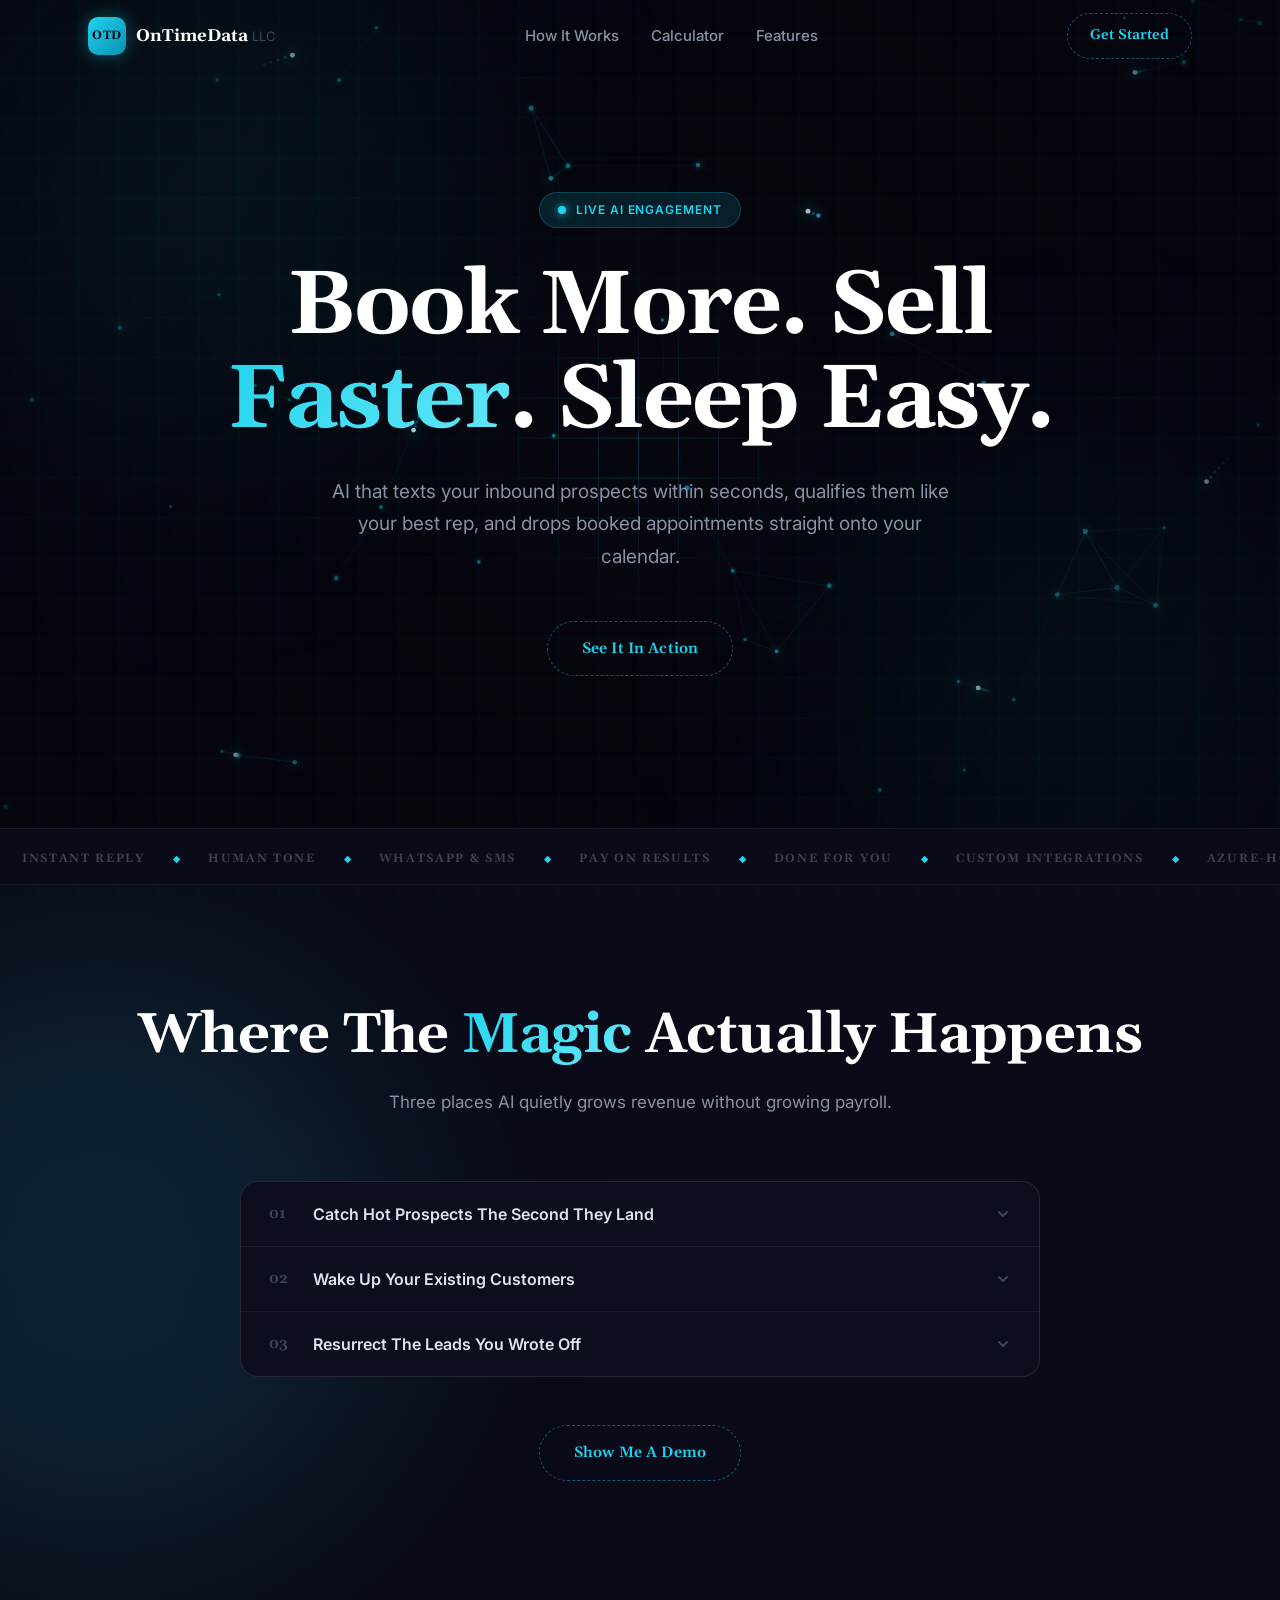
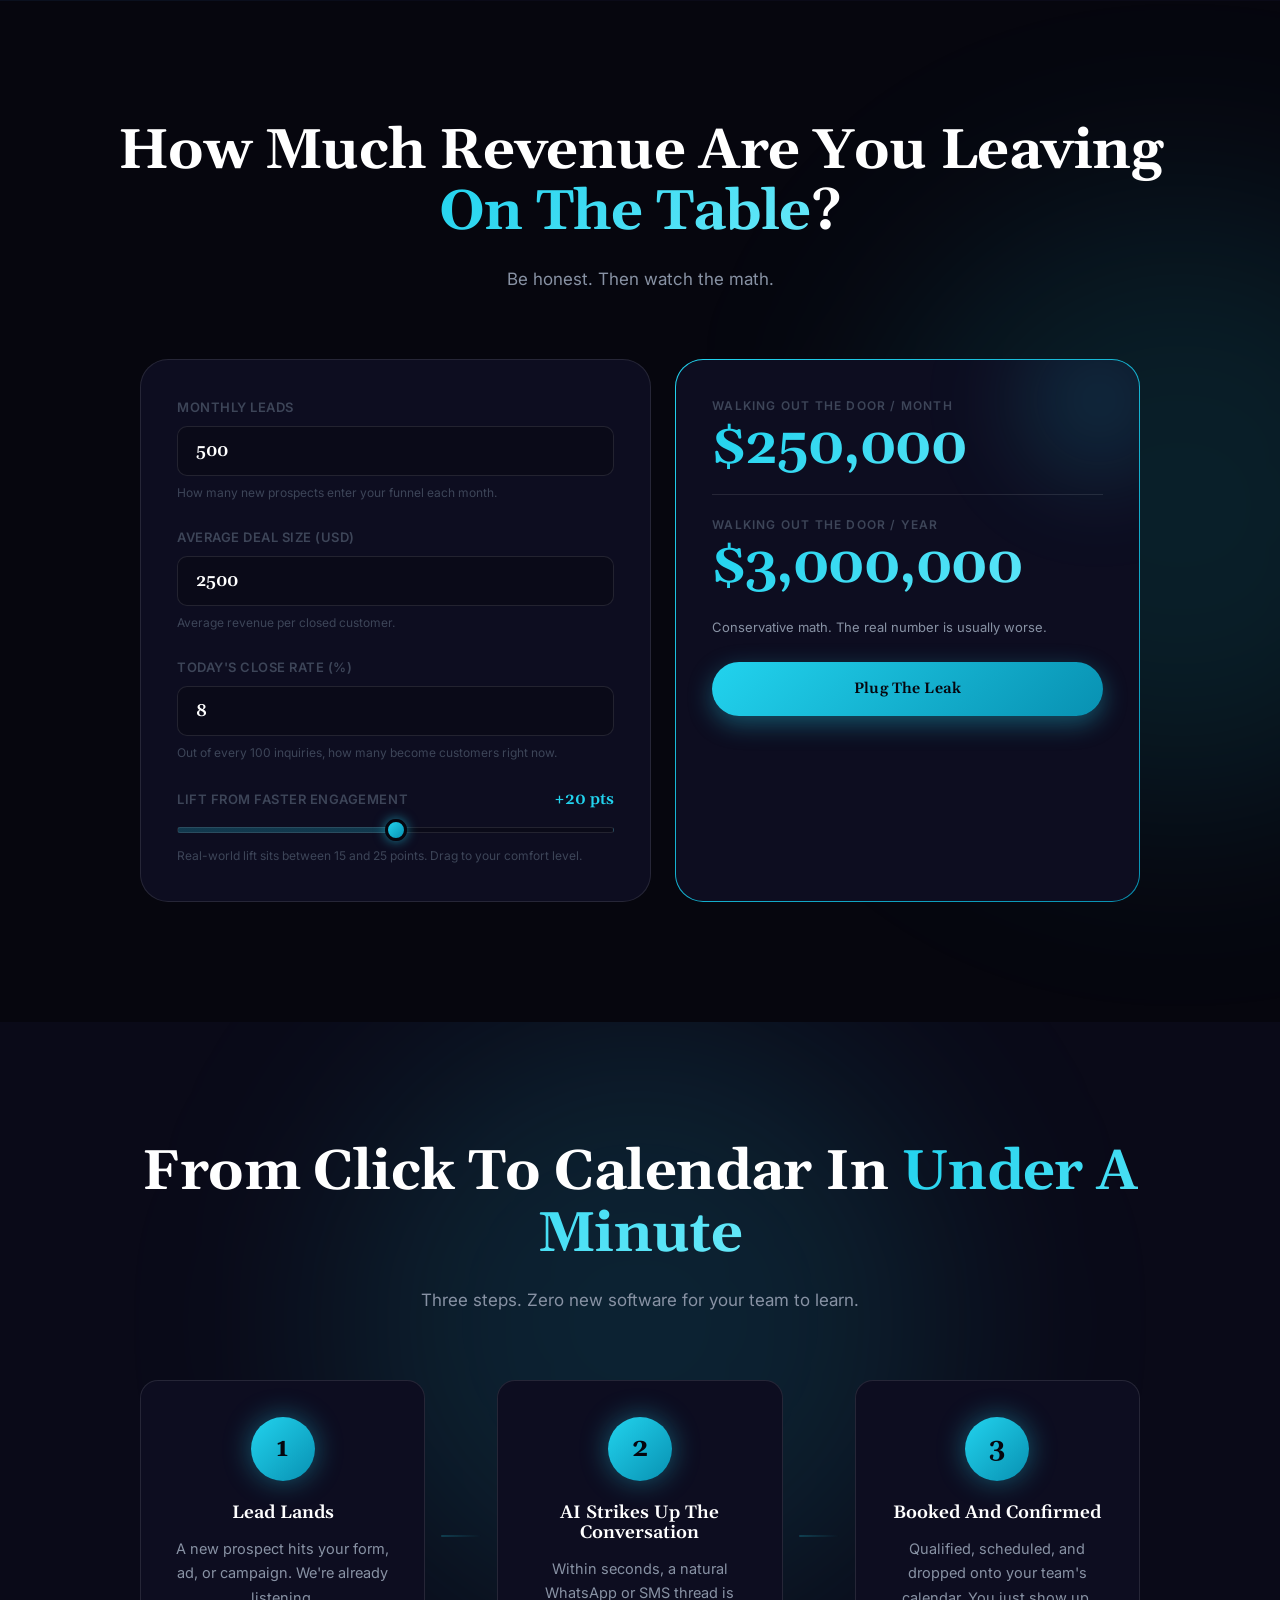
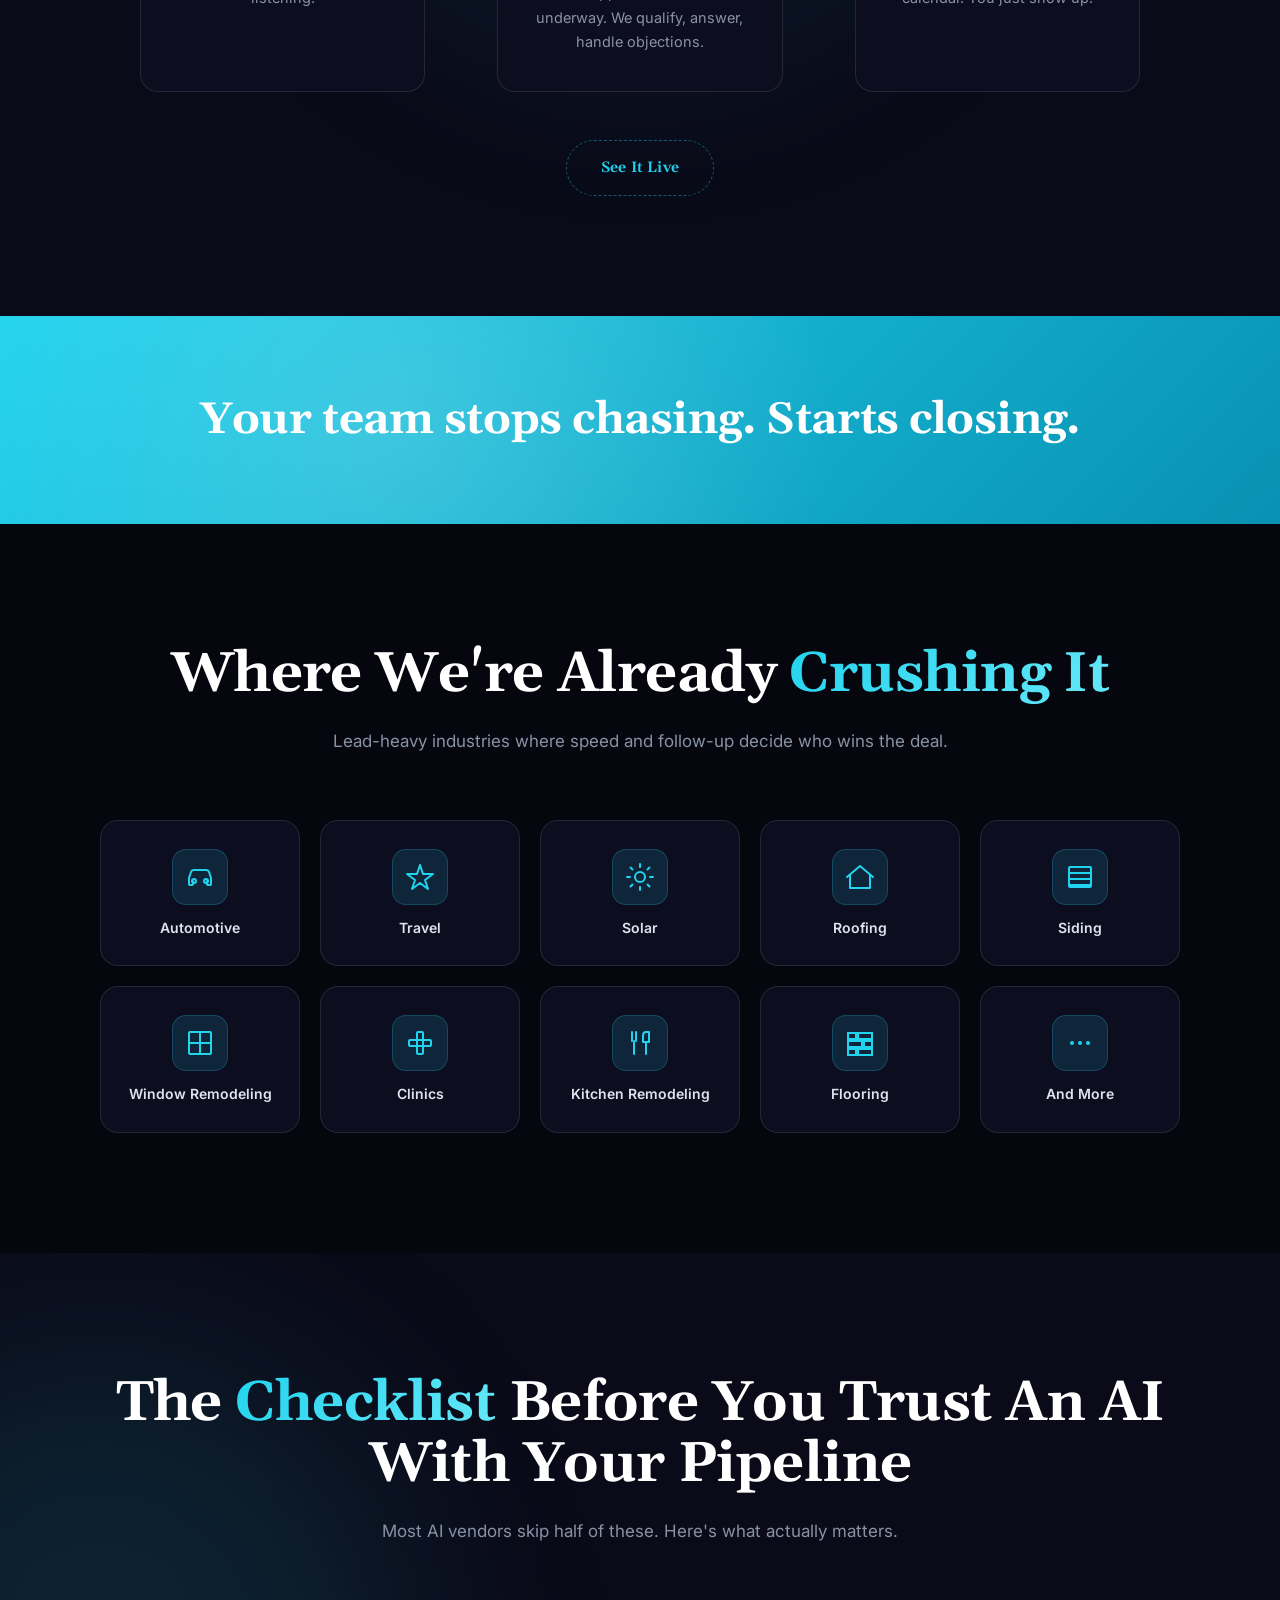
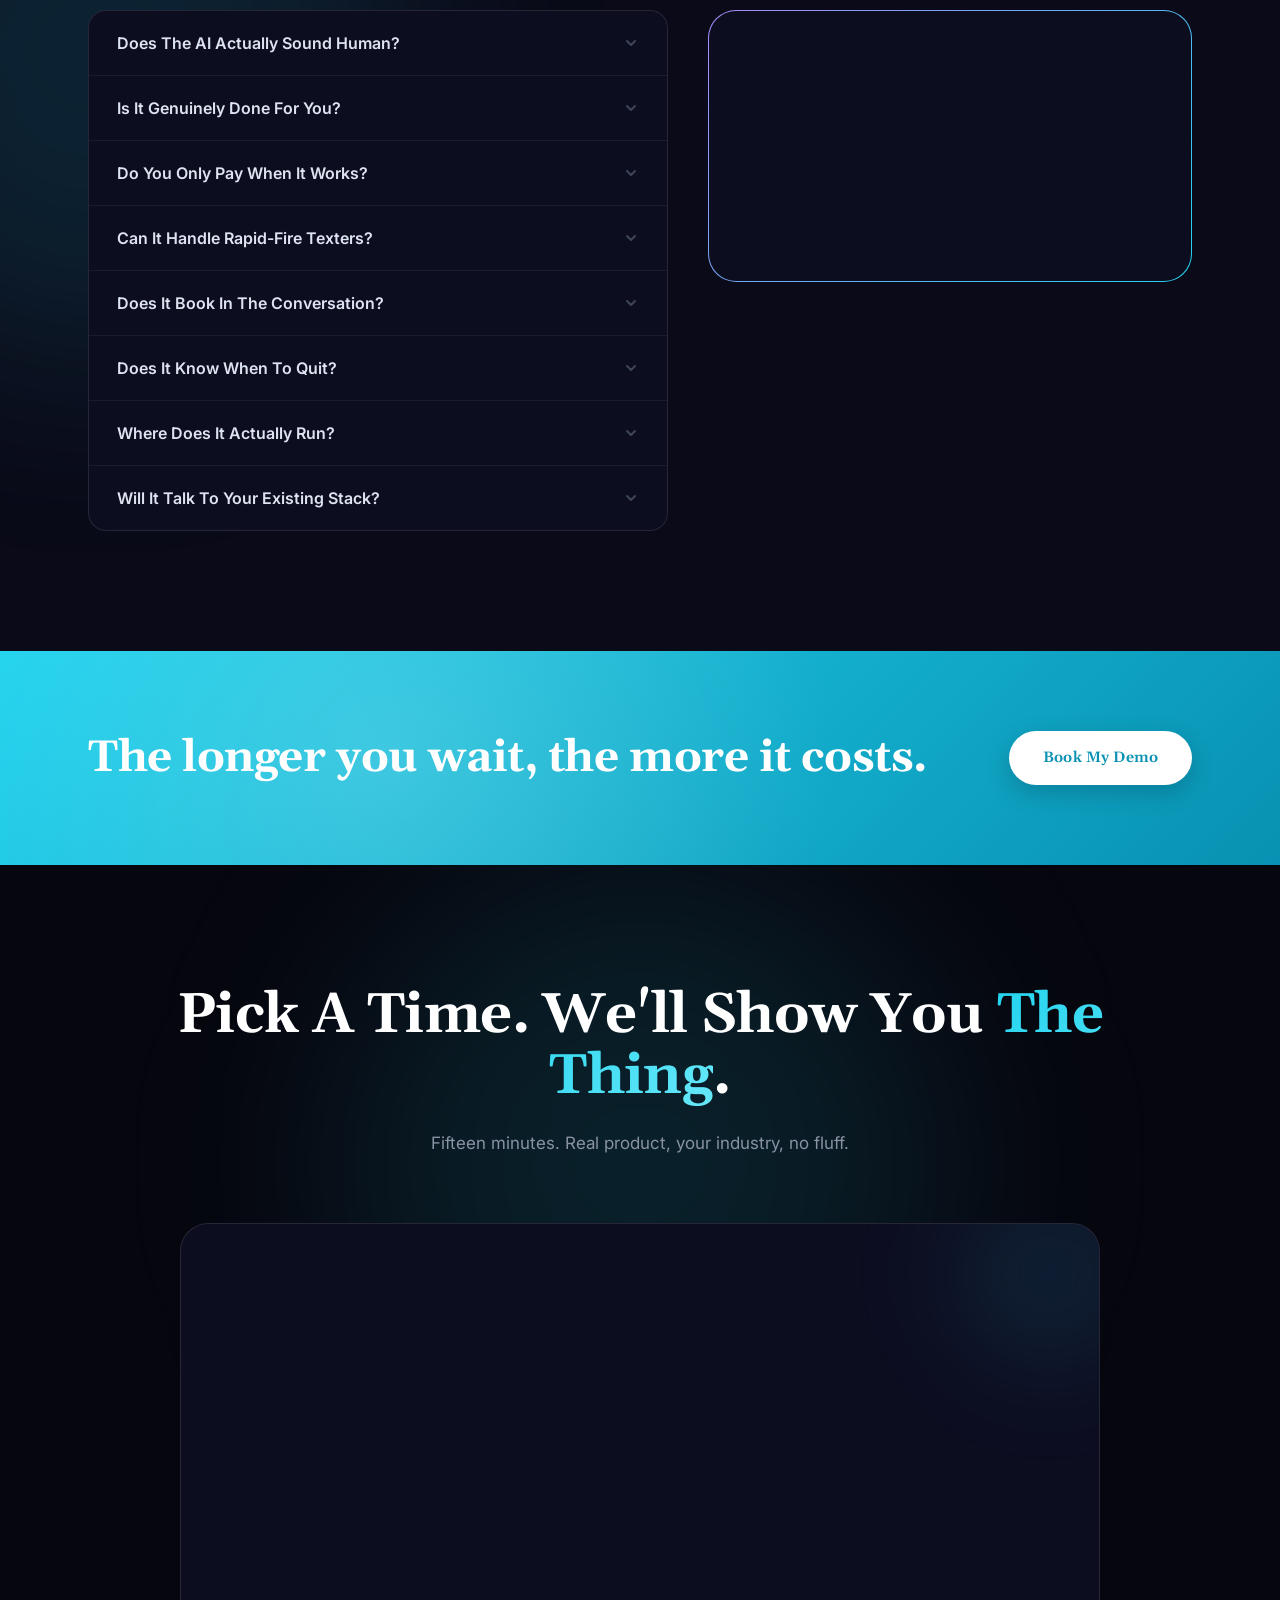
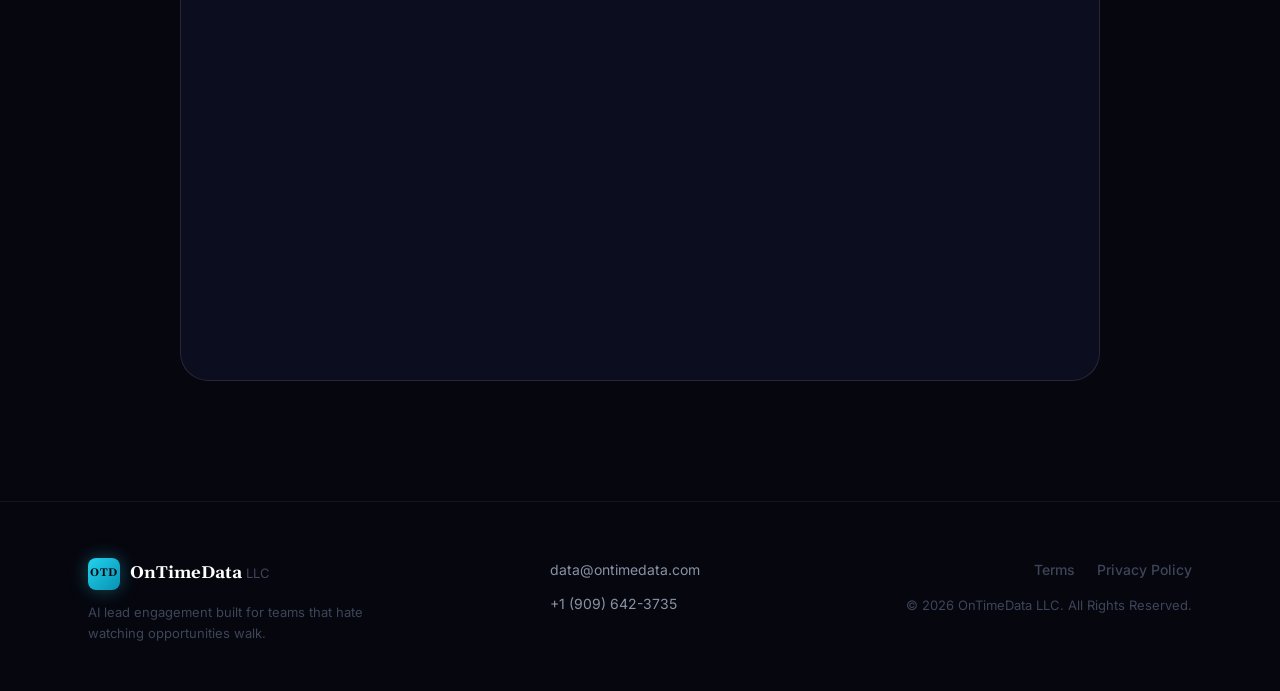
==== commit a7c0afc8: "Launch website-v4 as live site - Point Netlify publish dir to website-v4 (netlify.toml) - New lead-e" ====
--- a/website-v4/index.html
+++ b/website-v4/index.html
@@ -8,9 +8,9 @@
 
   <link rel="preconnect" href="https://fonts.googleapis.com">
   <link rel="preconnect" href="https://fonts.gstatic.com" crossorigin>
-  <link href="https://fonts.googleapis.com/css2?family=Inter:wght@400;500;600;700&family=Space+Grotesk:wght@500;600;700&display=swap" rel="stylesheet">
-
-  <link rel="stylesheet" href="styles.css" />
+  <link href="https://fonts.googleapis.com/css2?family=Inter:wght@400;500;600;700&family=Space+Grotesk:wght@500;600;700&family=Gelasio:wght@500;600;700&display=swap" rel="stylesheet">
+
+  <link rel="stylesheet" href="styles.css?v=3" />
 </head>
 <body>
 
@@ -60,6 +60,9 @@
     <div class="hero-glow-wrap" data-blob="2">
       <div class="hero-glow hero-glow-purple-2"></div>
     </div>
+
+    <!-- Decentralized AI workflow: animated peer-to-peer node mesh -->
+    <canvas class="hero-mesh" id="heroMesh" aria-hidden="true"></canvas>
 
     <div class="hero-inner">
       <div class="hero-badge">
@@ -513,15 +516,9 @@
 
         <!-- Right column: visual placeholder for later -->
         <div class="features-visual">
-          <!-- TODO: replace with product screenshot, animation, or video -->
-          <div class="features-visual-inner">
-            <div class="features-visual-grid">
-              <div class="features-visual-dot"></div>
-              <div class="features-visual-dot"></div>
-              <div class="features-visual-dot"></div>
-            </div>
-            <span class="features-visual-tag">Visual placeholder</span>
-          </div>
+          <video class="features-visual-video" autoplay muted loop playsinline>
+            <source src="ai-workflow-animated.mp4" type="video/mp4" />
+          </video>
         </div>
       </div>
     </div>
@@ -561,16 +558,10 @@
         <!--        style="min-width:320px;height:700px;"></div>         -->
         <!--   <script src="https://assets.calendly.com/assets/external/widget.js" async></script> -->
         <!-- ========================================================== -->
-        <div class="booking-placeholder">
-          <span class="booking-placeholder-icon" aria-hidden="true">
-            <svg width="40" height="40" viewBox="0 0 40 40" fill="none">
-              <rect x="6" y="9" width="28" height="25" rx="3" stroke="currentColor" stroke-width="2"/>
-              <path d="M6 17h28" stroke="currentColor" stroke-width="2"/>
-              <path d="M13 6v6M27 6v6" stroke="currentColor" stroke-width="2" stroke-linecap="round"/>
-            </svg>
-          </span>
-          <p>Calendar embed loads here.</p>
-        </div>
+        <iframe src="https://api.leadconnectorhq.com/widget/booking/IMOSapMbld7olj3vsu9X"
+                style="width:100%; min-height:700px; overflow:hidden; border-radius:14px; border:none; filter:invert(1) hue-rotate(180deg);"
+                scrolling="no"
+                id="IMOSapMbld7olj3vsu9X_1782370670828"></iframe>
       </div>
     </div>
   </section>
@@ -591,7 +582,7 @@
 
       <div class="footer-contact">
         <a href="mailto:data@ontimedata.com" class="footer-contact-item">data@ontimedata.com</a>
-        <a href="tel:" class="footer-contact-item">Phone: coming soon</a>
+        <a href="tel:+19096423735" class="footer-contact-item">+1 (909) 642-3735</a>
       </div>
 
       <div class="footer-legal">
@@ -604,6 +595,7 @@
     </div>
   </footer>
 
-  <script src="script.js"></script>
+  <script src="https://link.msgsndr.com/js/form_embed.js" type="text/javascript"></script>
+  <script src="script.js?v=3"></script>
 </body>
 </html>
--- a/website-v4/styles.css
+++ b/website-v4/styles.css
@@ -73,7 +73,7 @@
    TYPOGRAPHY
    ========================================= */
 h1, h2, h3, h4 {
-  font-family: 'Space Grotesk', sans-serif;
+  font-family: Georgia, 'Gelasio', 'Times New Roman', serif;
   line-height: 1.1;
   color: var(--white);
 }
@@ -150,7 +150,7 @@
   justify-content: center;
   gap: 8px;
   padding: 14px 34px;
-  font-family: 'Space Grotesk', sans-serif;
+  font-family: Georgia, 'Gelasio', 'Times New Roman', serif;
   font-weight: 600;
   font-size: 15px;
   letter-spacing: .01em;
@@ -240,7 +240,7 @@
   display: flex;
   align-items: center;
   justify-content: center;
-  font-family: 'Space Grotesk', sans-serif;
+  font-family: Georgia, 'Gelasio', 'Times New Roman', serif;
   font-weight: 700;
   font-size: 12px;
   color: var(--bg);
@@ -250,7 +250,7 @@
 .logo-icon.small { width: 32px; height: 32px; font-size: 11px; border-radius: 8px; }
 .logo-words { display: flex; align-items: baseline; gap: 4px; }
 .logo-name {
-  font-family: 'Space Grotesk', sans-serif;
+  font-family: Georgia, 'Gelasio', 'Times New Roman', serif;
   font-weight: 700;
   font-size: 17px;
   color: var(--white);
@@ -286,7 +286,7 @@
   background: transparent;
   border: 1.5px dashed var(--cyan-b2);
   color: var(--cyan);
-  font-family: 'Space Grotesk', sans-serif;
+  font-family: Georgia, 'Gelasio', 'Times New Roman', serif;
   font-weight: 600;
   font-size: 14px;
   border-radius: 100px;
@@ -354,6 +354,17 @@
   text-align: center;
   padding: 140px 0 100px;
   overflow: hidden;
+}
+
+/* Decentralized AI workflow mesh — sits above glows, below hero copy */
+.hero-mesh {
+  position: absolute;
+  inset: 0;
+  width: 100%;
+  height: 100%;
+  z-index: 0;
+  pointer-events: none;
+  opacity: .9;
 }
 
 .hero-glow {
@@ -467,7 +478,7 @@
 .ticker-track span {
   display: inline-block;
   padding: 0 22px;
-  font-family: 'Space Grotesk', sans-serif;
+  font-family: Georgia, 'Gelasio', 'Times New Roman', serif;
   font-size: 12px;
   font-weight: 600;
   color: var(--text-dim);
@@ -516,7 +527,7 @@
 .acc-item.open .acc-trigger { background: var(--cyan-g); }
 
 .acc-num {
-  font-family: 'Space Grotesk', sans-serif;
+  font-family: Georgia, 'Gelasio', 'Times New Roman', serif;
   font-size: 14px;
   font-weight: 700;
   color: var(--text-dim);
@@ -597,7 +608,7 @@
 }
 .calc-uplift-val {
   color: var(--cyan);
-  font-family: 'Space Grotesk', sans-serif;
+  font-family: Georgia, 'Gelasio', 'Times New Roman', serif;
   font-size: 16px;
   letter-spacing: 0;
   text-transform: none;
@@ -607,7 +618,7 @@
   background: var(--bg-alt);
   border: 1.5px solid var(--border-2);
   border-radius: var(--r);
-  font-family: 'Space Grotesk', sans-serif;
+  font-family: Georgia, 'Gelasio', 'Times New Roman', serif;
   font-size: 17px;
   font-weight: 600;
   color: var(--white);
@@ -694,7 +705,7 @@
   color: var(--text-dim);
 }
 .calc-output-val {
-  font-family: 'Space Grotesk', sans-serif;
+  font-family: Georgia, 'Gelasio', 'Times New Roman', serif;
   font-size: clamp(36px, 5vw, 52px);
   font-weight: 700;
   color: var(--white);
@@ -754,7 +765,7 @@
   display: flex;
   align-items: center;
   justify-content: center;
-  font-family: 'Space Grotesk', sans-serif;
+  font-family: Georgia, 'Gelasio', 'Times New Roman', serif;
   font-size: 26px;
   font-weight: 700;
   color: var(--bg);
@@ -1135,3 +1146,13 @@
   opacity: 1;
   transform: translateY(0);
 }
+
+/* --- video test override: fit the 16:9 workflow clip in the features slot --- */
+.features-visual { aspect-ratio: 16 / 9; }
+.features-visual-video {
+  width: 100%;
+  height: 100%;
+  object-fit: cover;
+  display: block;
+}
+@media (max-width: 900px) { .features-visual { aspect-ratio: 16 / 9; } }
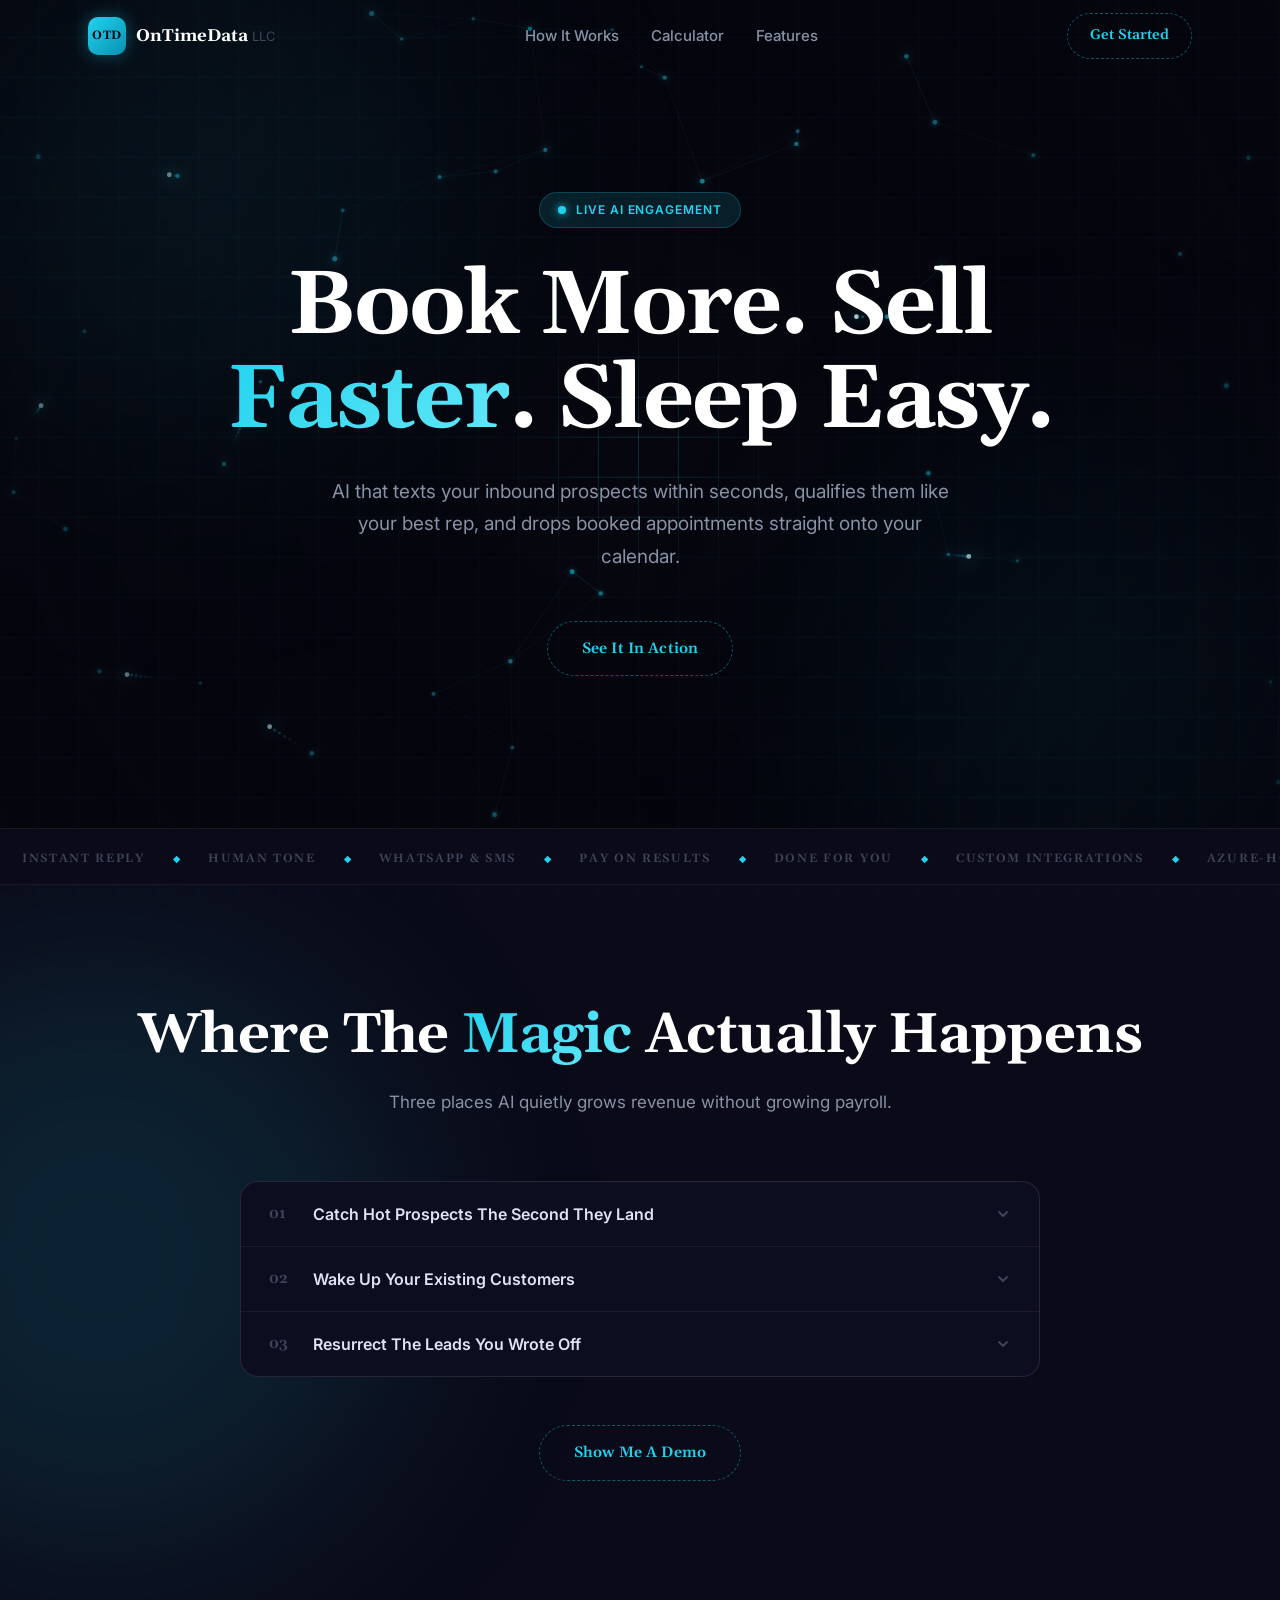
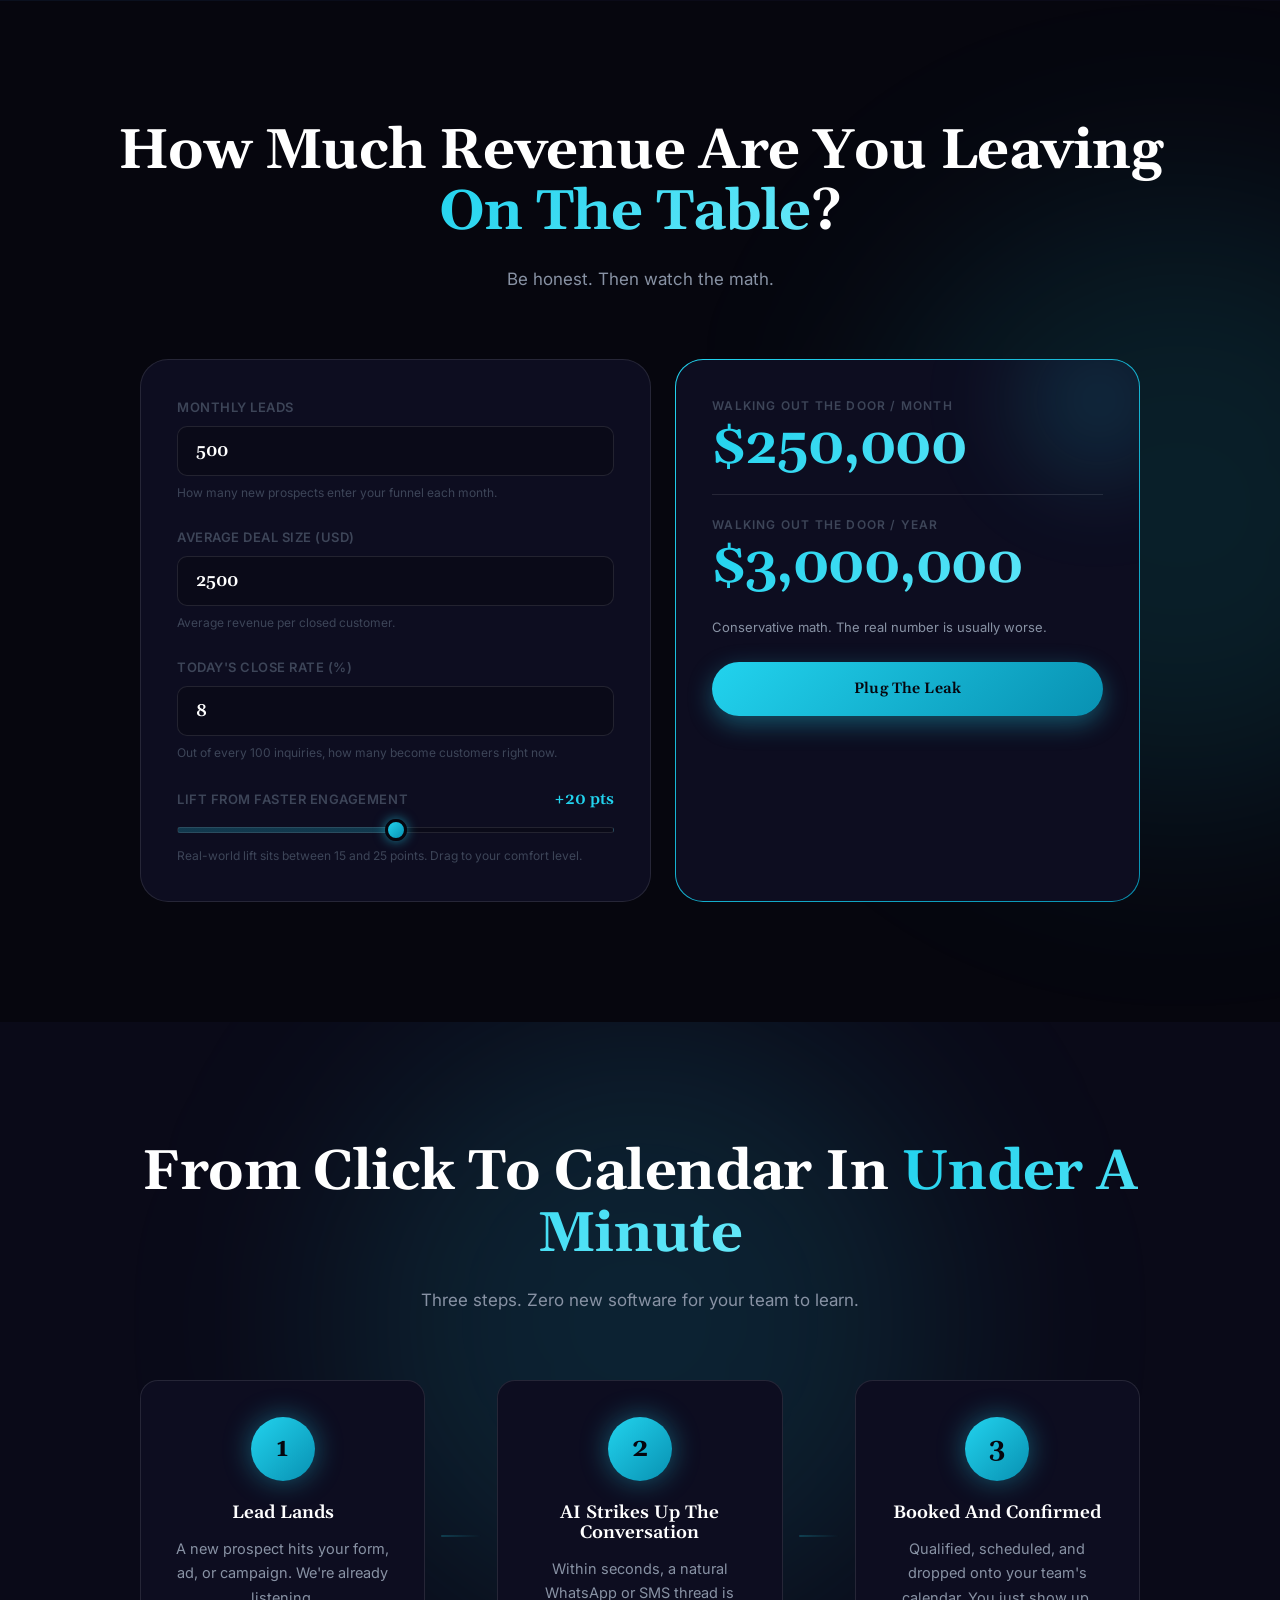
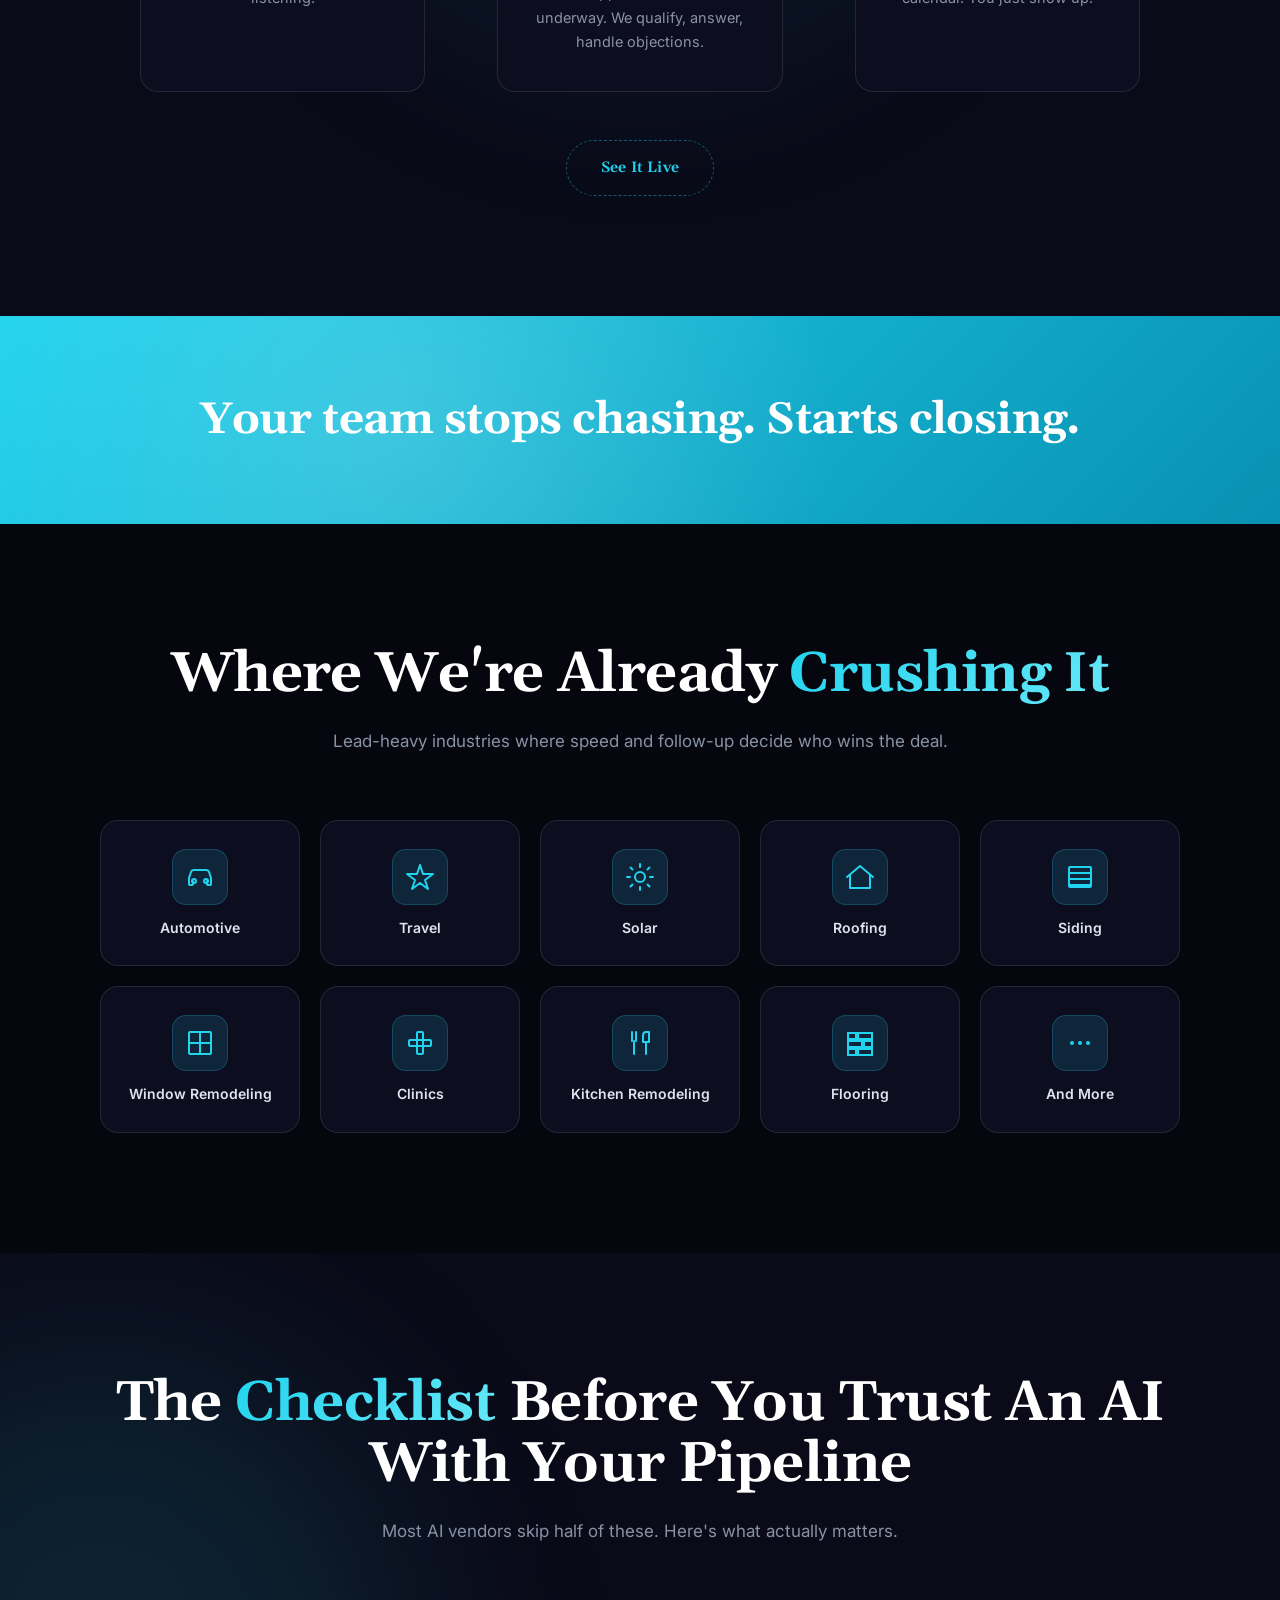
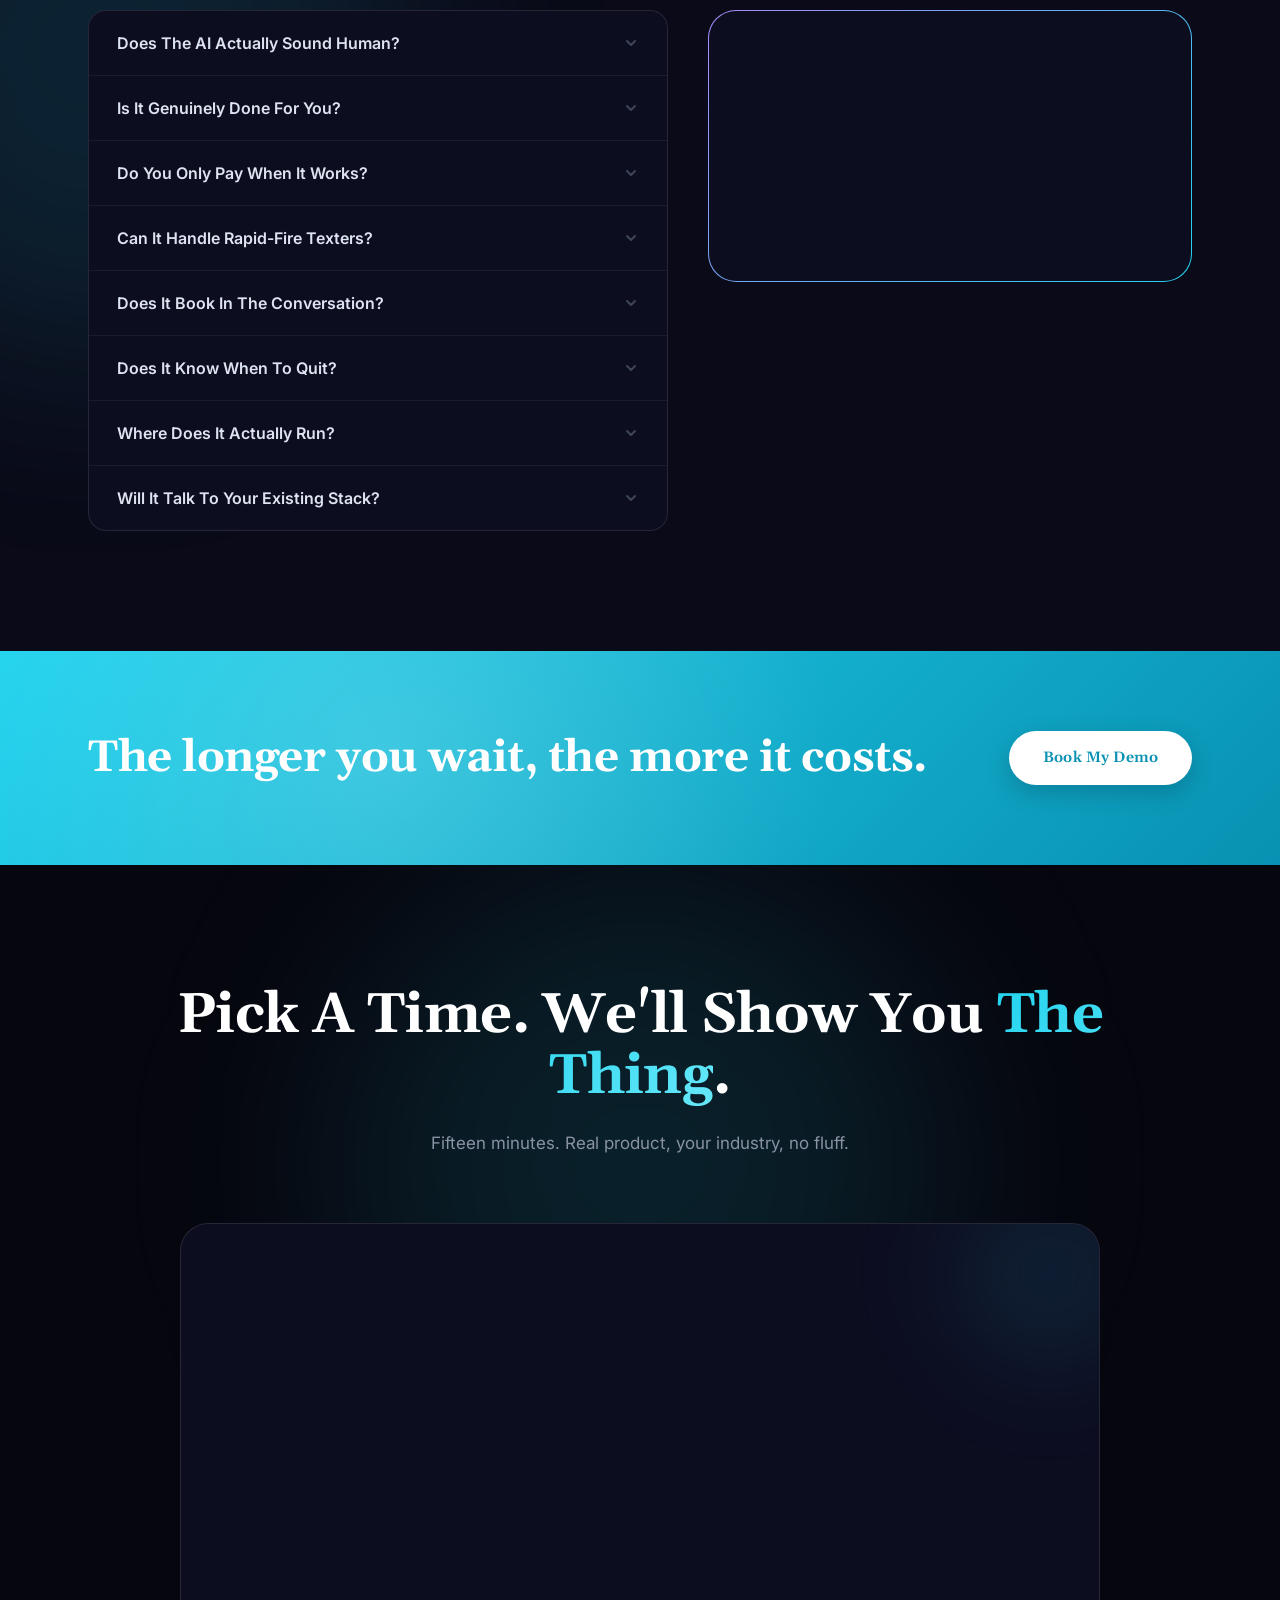
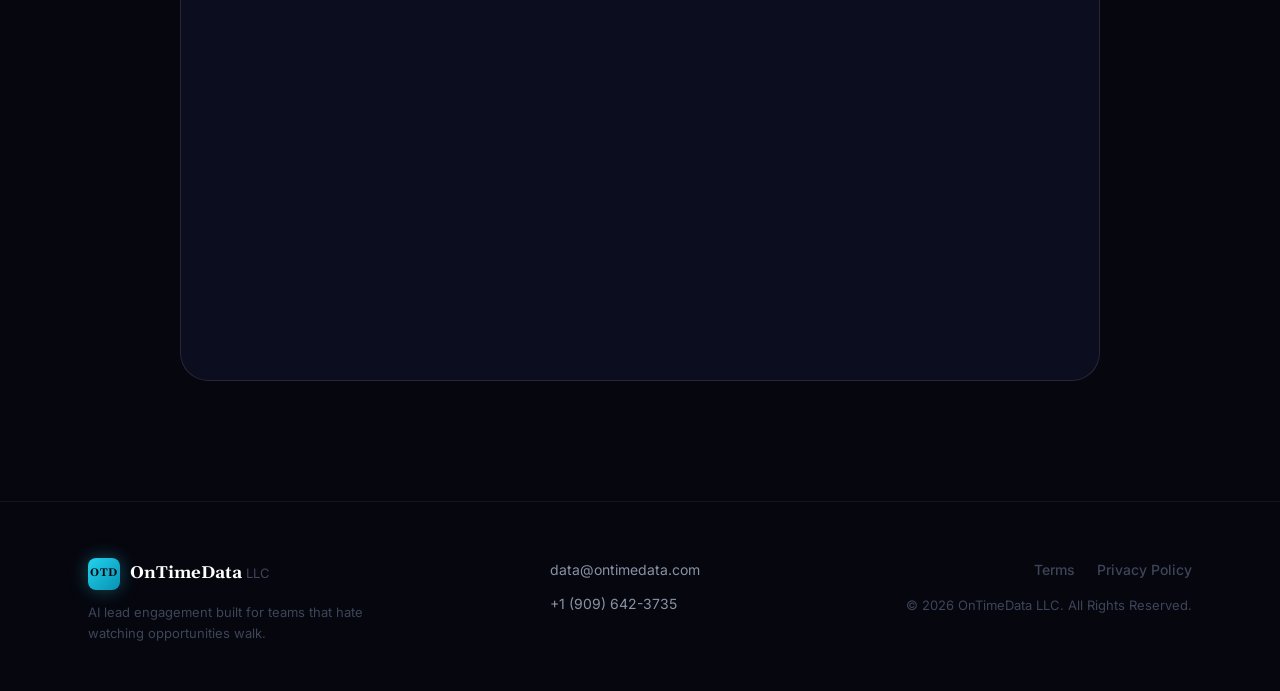
==== commit f1788d89: "Add Privacy Policy and Terms of Service pages Add styled privacy.html and terms.html for website-v4 " ====
--- a/website-v4/index.html
+++ b/website-v4/index.html
@@ -587,8 +587,8 @@
 
       <div class="footer-legal">
         <div class="footer-nav">
-          <a href="#">Terms</a>
-          <a href="#">Privacy Policy</a>
+          <a href="/terms.html">Terms</a>
+          <a href="/privacy.html">Privacy Policy</a>
         </div>
         <p>&copy; 2026 OnTimeData LLC. All Rights Reserved.</p>
       </div>
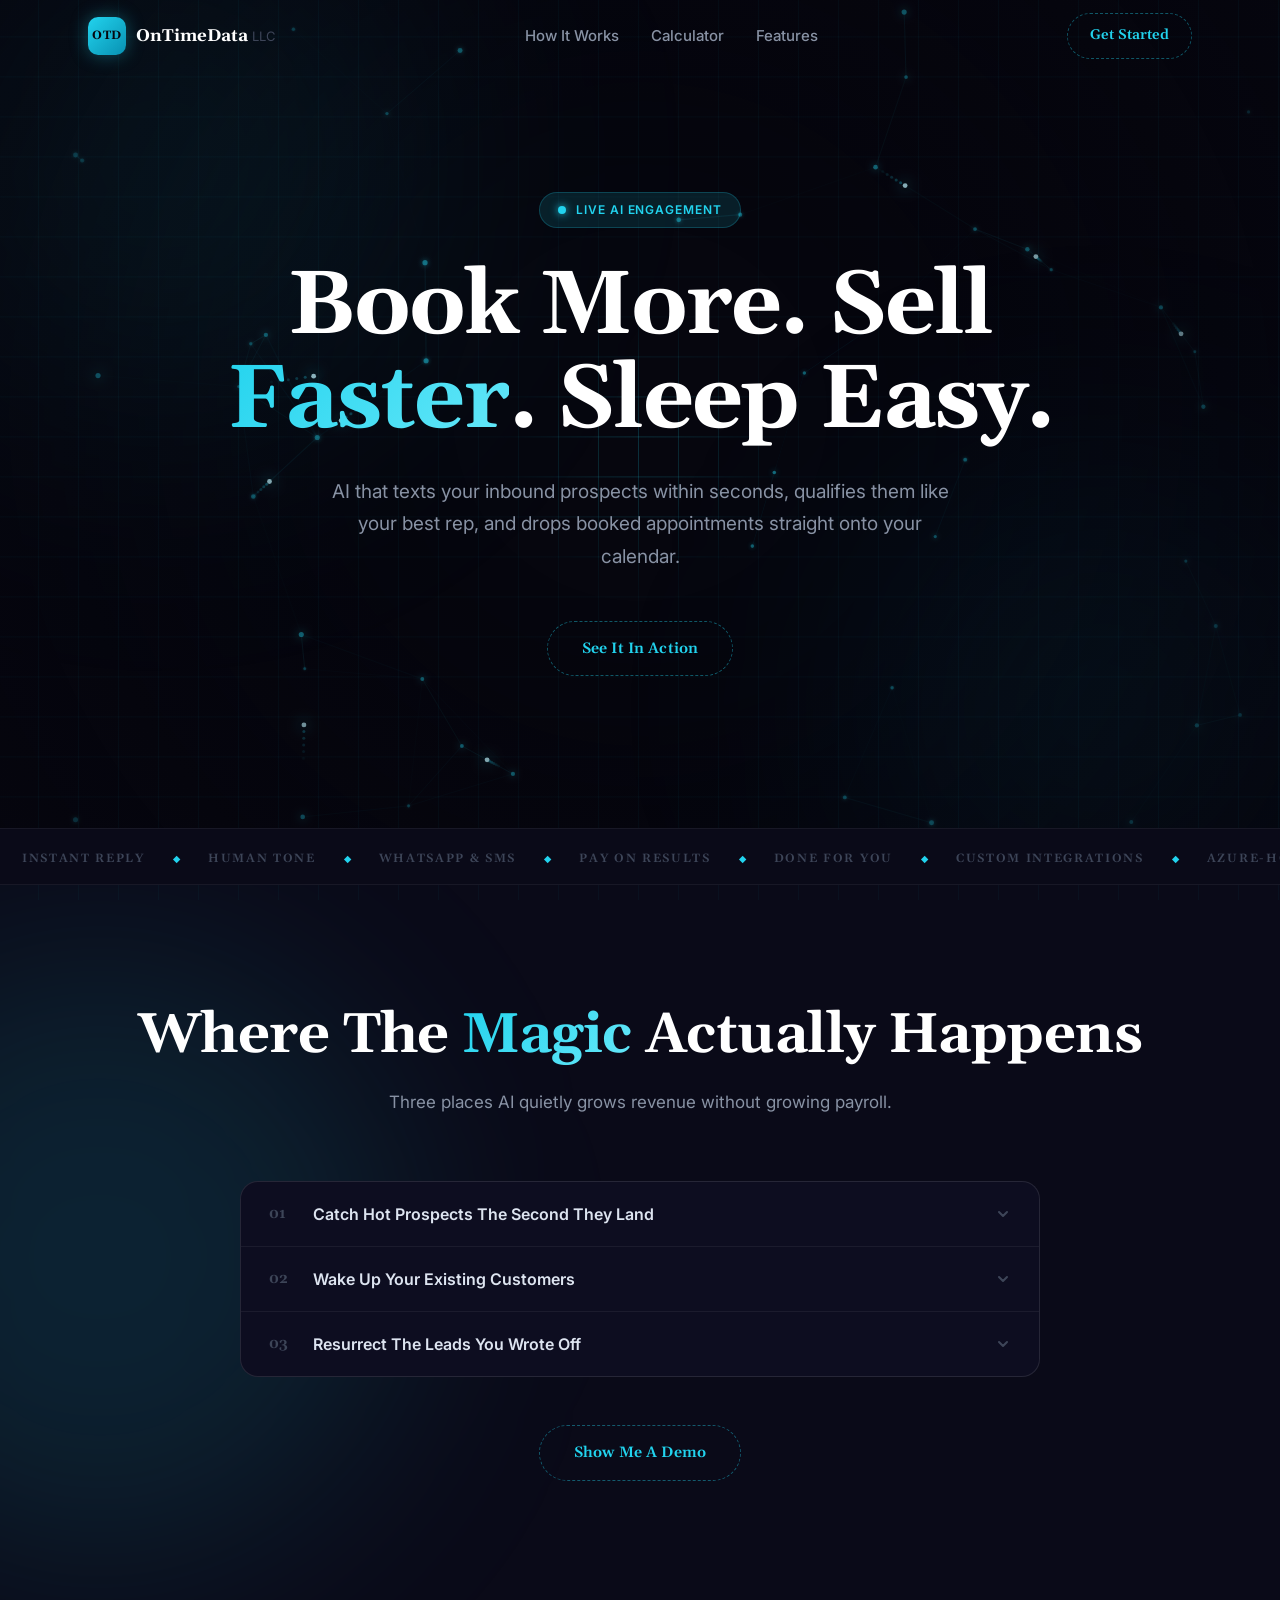
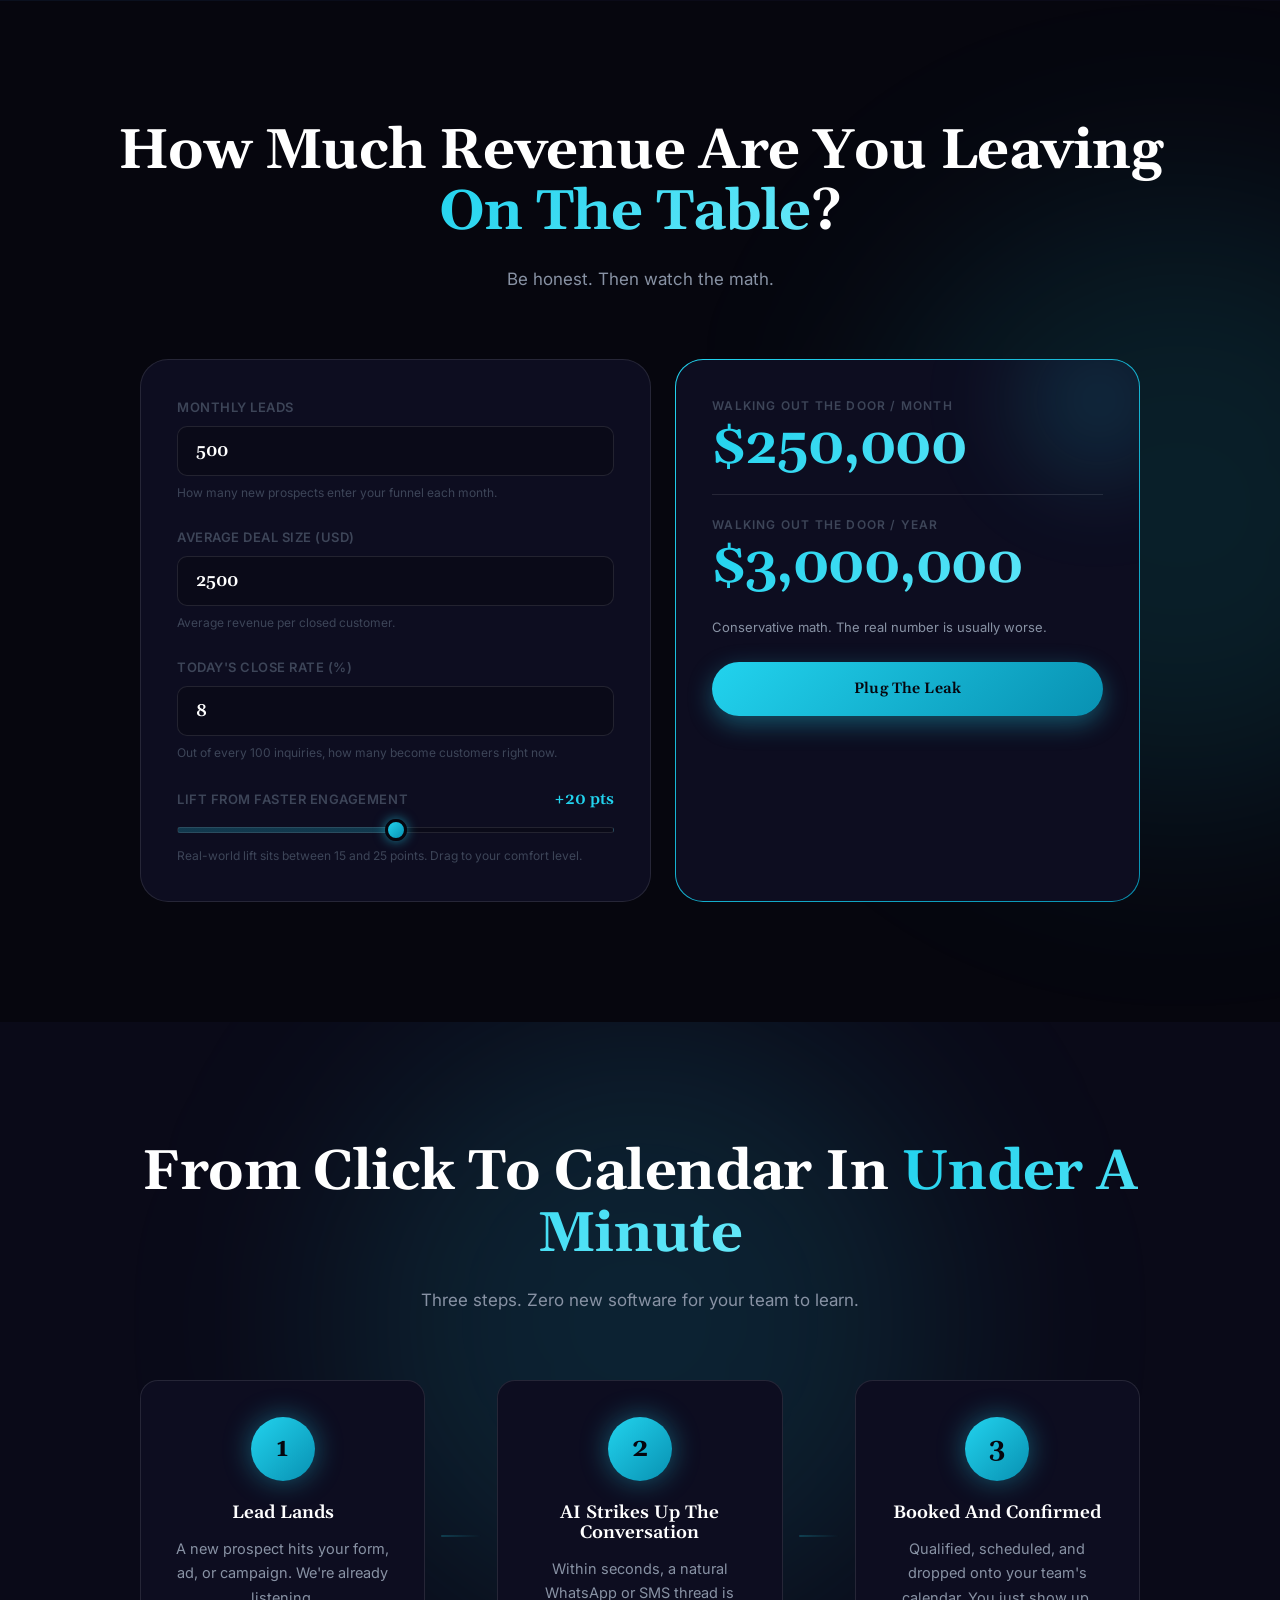
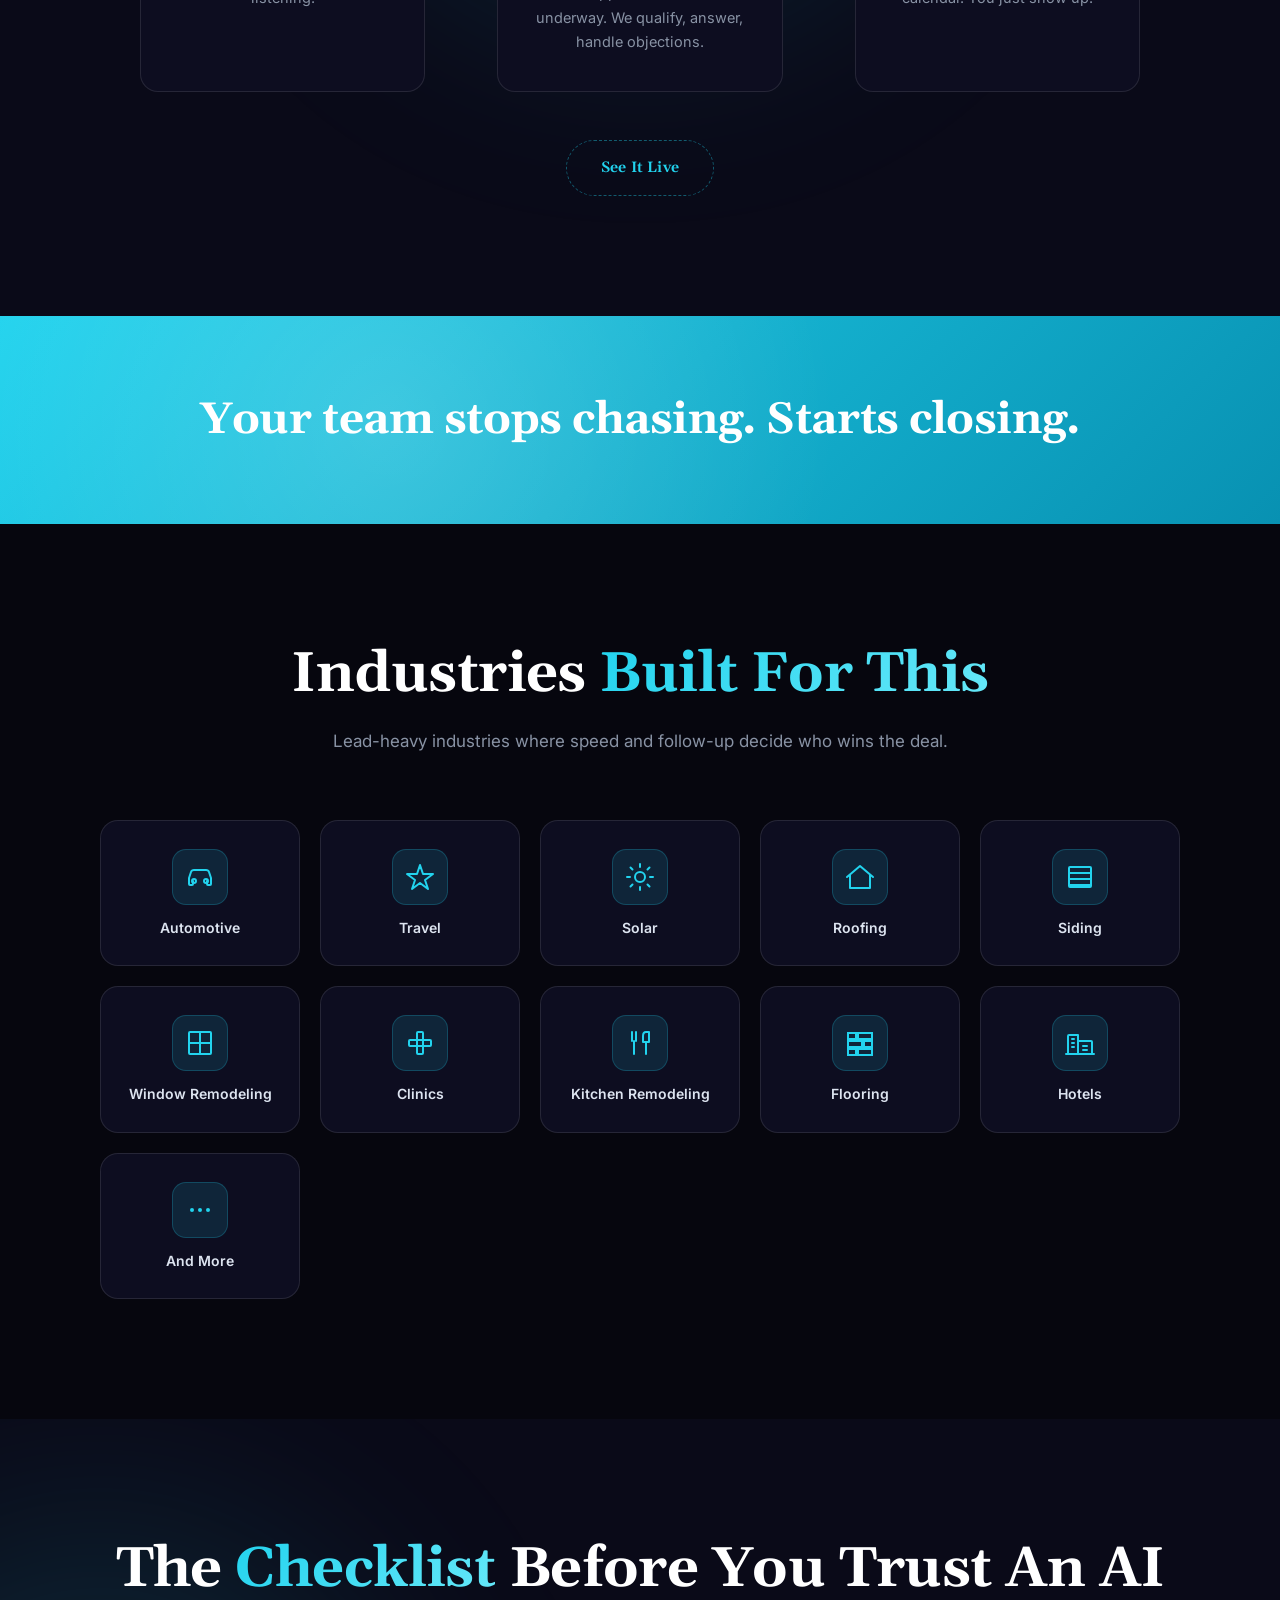
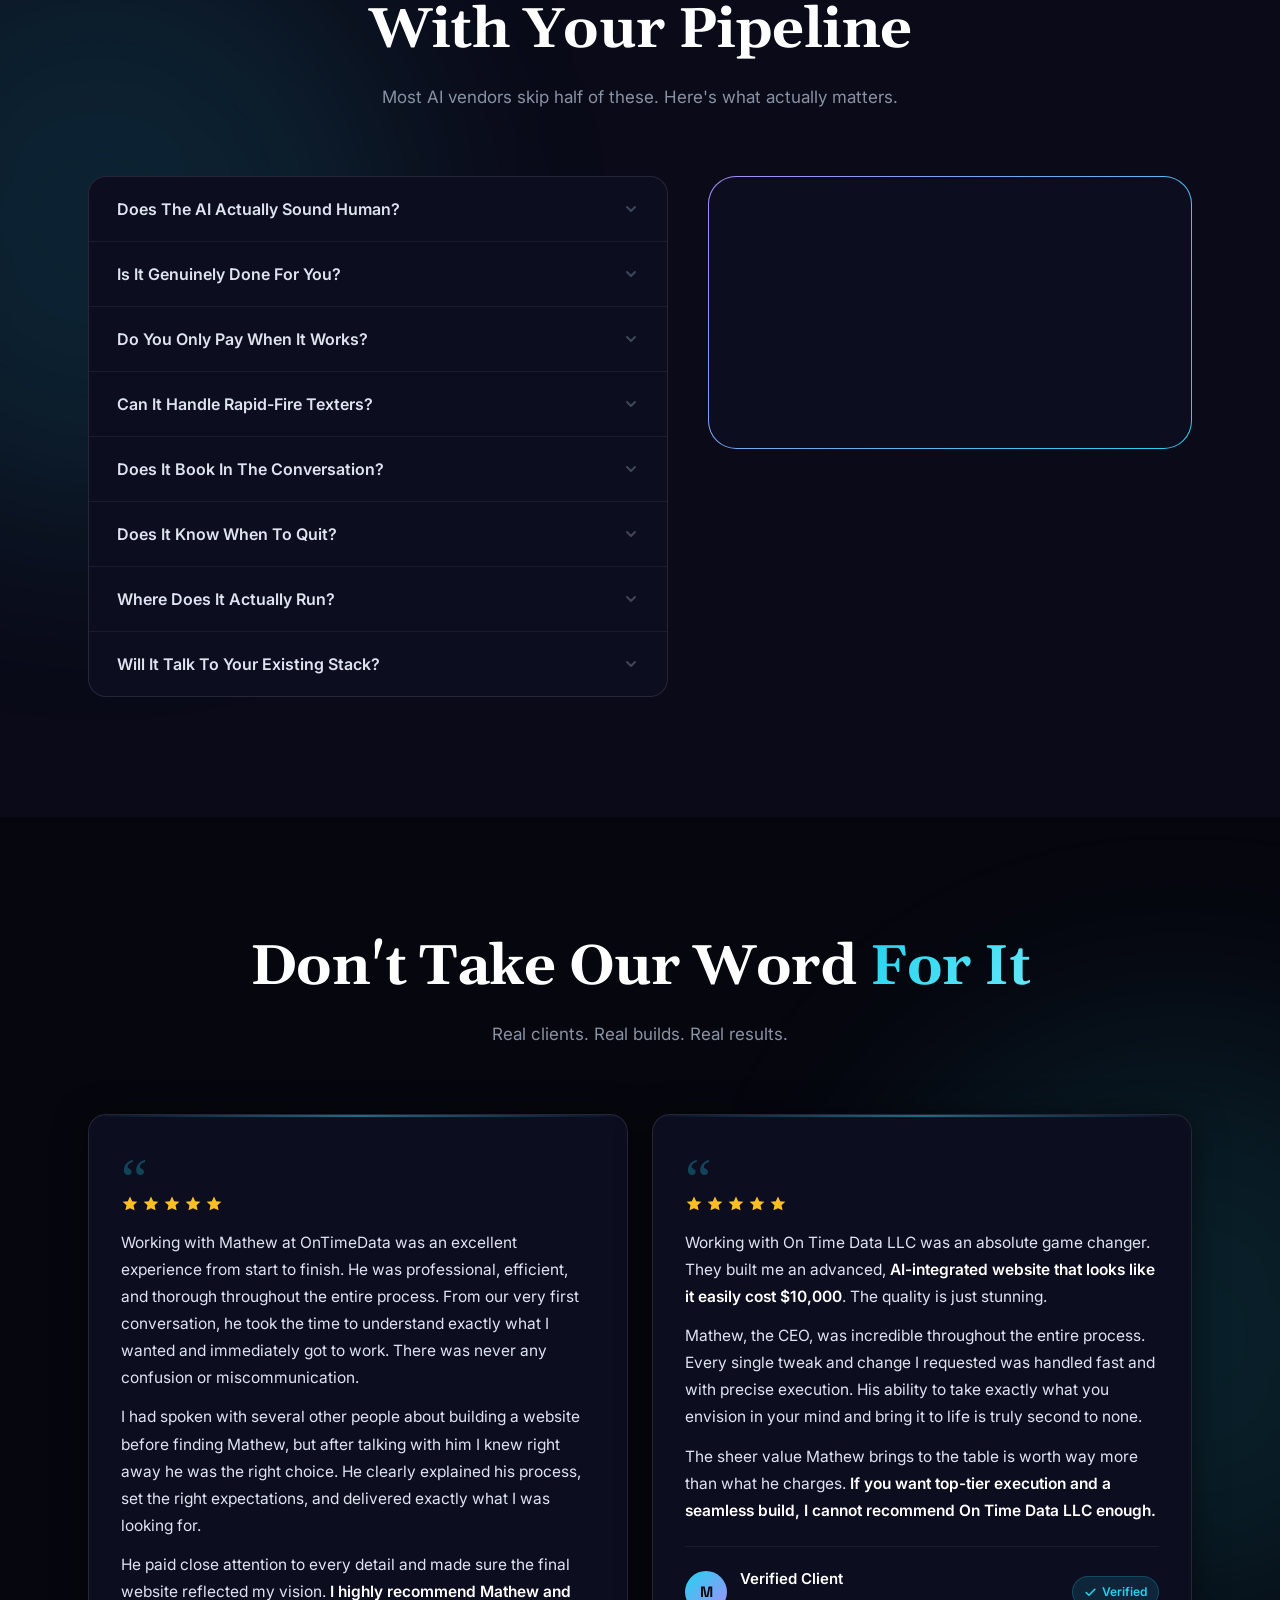
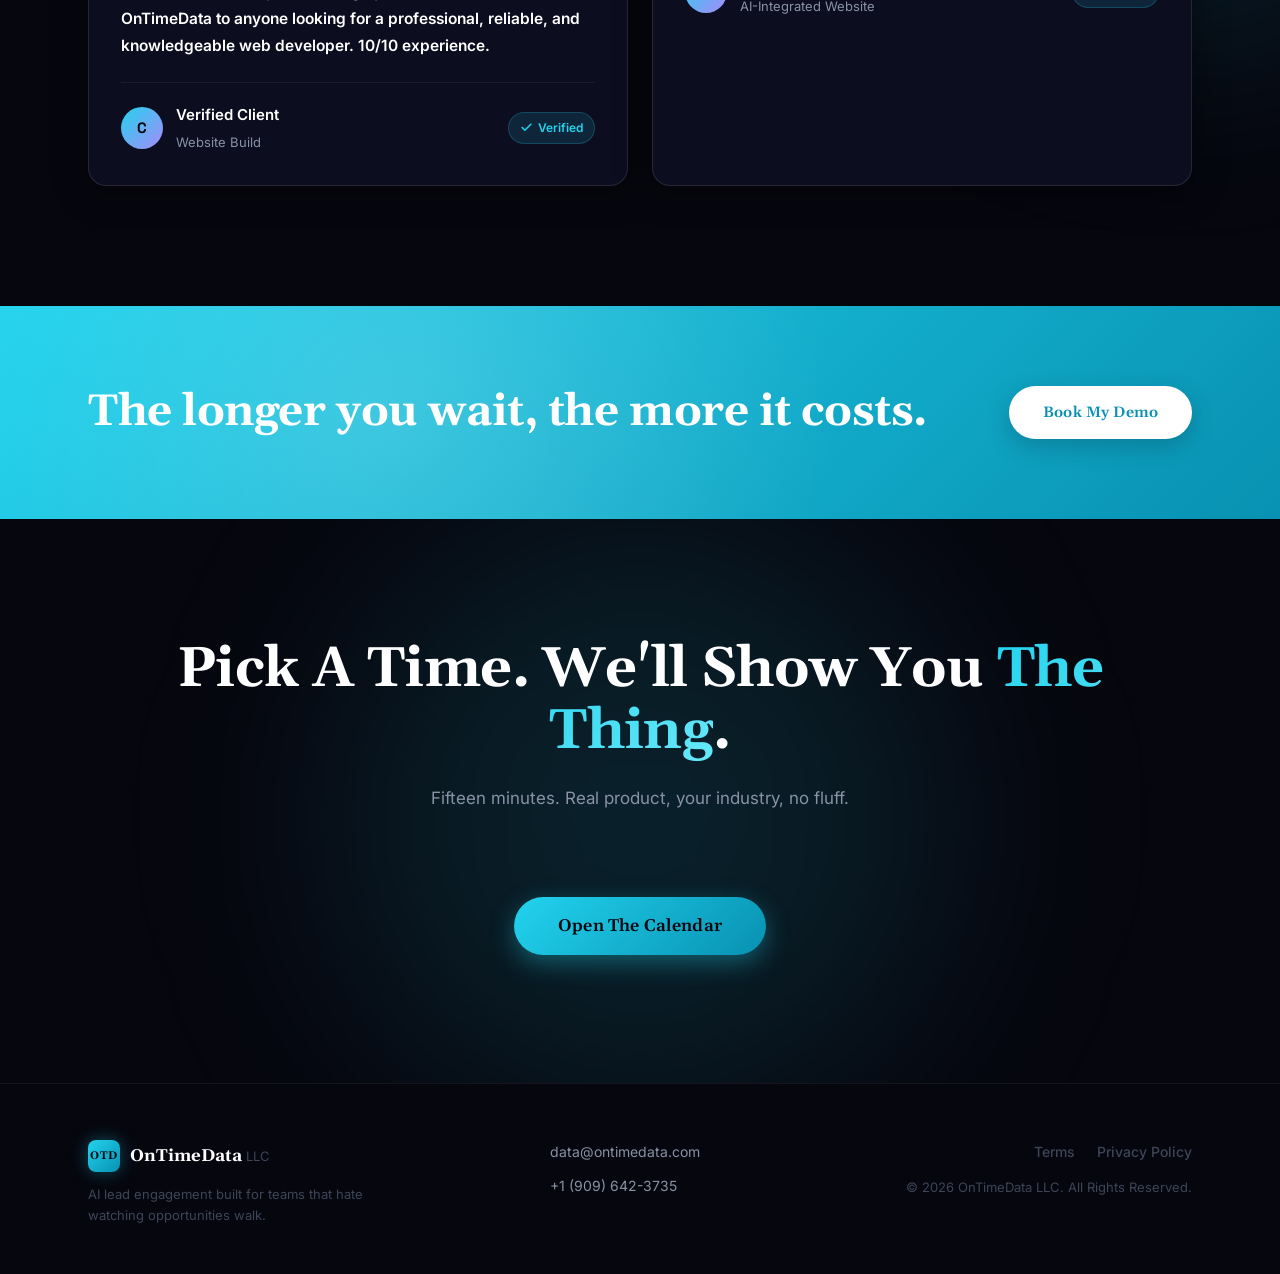
==== commit 4a8dd816: "Add client testimonials, reframe industries section, click-to-open booking modal - Add testimonials " ====
--- a/website-v4/index.html
+++ b/website-v4/index.html
@@ -11,6 +11,112 @@
   <link href="https://fonts.googleapis.com/css2?family=Inter:wght@400;500;600;700&family=Space+Grotesk:wght@500;600;700&family=Gelasio:wght@500;600;700&display=swap" rel="stylesheet">
 
   <link rel="stylesheet" href="styles.css?v=3" />
+
+  <!-- ===== testimonials section styles (scoped, uses existing tokens) ===== -->
+  <style>
+    .testi-grid{
+      display:grid;
+      grid-template-columns:repeat(2,1fr);
+      gap:24px;
+      margin-top:8px;
+    }
+    @media (max-width:820px){ .testi-grid{ grid-template-columns:1fr; } }
+
+    .testi-card{
+      position:relative;
+      background:var(--bg-card);
+      border:1px solid var(--border-2);
+      border-radius:var(--rl);
+      padding:34px 32px 30px;
+      box-shadow:var(--shadow);
+      transition:transform var(--ease), border-color var(--ease), box-shadow var(--ease);
+      overflow:hidden;
+    }
+    .testi-card::before{
+      content:"";
+      position:absolute; inset:0 0 auto 0; height:2px;
+      background:linear-gradient(90deg, transparent, var(--cyan), transparent);
+      opacity:.5;
+    }
+    .testi-card:hover{
+      transform:translateY(-4px);
+      border-color:var(--cyan-b2);
+      box-shadow:var(--shadow-lg);
+    }
+    .testi-mark{
+      font-family:Georgia, serif;
+      font-size:60px; line-height:1; color:var(--cyan);
+      opacity:.28; margin-bottom:-14px;
+    }
+    .testi-stars{
+      display:flex; gap:3px; margin-bottom:16px; color:var(--amber);
+    }
+    .testi-quote{
+      color:var(--text-bright);
+      font-size:15.5px; line-height:1.75; margin-bottom:22px;
+    }
+    .testi-quote p{ margin-bottom:12px; }
+    .testi-quote p:last-child{ margin-bottom:0; }
+    .testi-quote strong{ color:var(--white); }
+    .testi-foot{
+      display:flex; align-items:center; gap:13px;
+      padding-top:18px; border-top:1px solid var(--border);
+    }
+    .testi-avatar{
+      flex:0 0 auto; width:42px; height:42px; border-radius:50%;
+      display:grid; place-items:center;
+      font-family:'Space Grotesk',sans-serif; font-weight:700; font-size:15px;
+      color:var(--bg); background:linear-gradient(135deg,var(--cyan),var(--purple));
+    }
+    .testi-name{ color:var(--white); font-weight:600; font-size:15px; line-height:1.2; }
+    .testi-role{ color:var(--text); font-size:13px; }
+    .testi-verified{
+      margin-left:auto; display:inline-flex; align-items:center; gap:5px;
+      font-size:12px; color:var(--cyan); font-weight:600;
+      background:var(--cyan-g); border:1px solid var(--cyan-b);
+      padding:5px 11px; border-radius:999px; white-space:nowrap;
+    }
+
+    /* ===== booking CTA + modal ===== */
+    .booking-cta-wrap{ text-align:center; padding:20px 0 8px; }
+    .btn-pill-lg{ font-size:17px; padding:18px 44px; }
+    .booking-cta-note{ color:var(--text); font-size:14px; margin-top:16px; }
+
+    .booking-modal{
+      position:fixed; inset:0; z-index:2000;
+      display:flex; align-items:center; justify-content:center;
+      padding:20px;
+      background:rgba(3,3,10,.72);
+      -webkit-backdrop-filter:blur(6px); backdrop-filter:blur(6px);
+      opacity:0; visibility:hidden; transition:opacity .25s ease, visibility .25s ease;
+    }
+    .booking-modal.is-open{ opacity:1; visibility:visible; }
+
+    .booking-modal-panel{
+      position:relative;
+      width:100%; max-width:460px; max-height:90vh;
+      background:var(--bg-card); border:1px solid var(--border-2);
+      border-radius:var(--rl); box-shadow:var(--shadow-lg);
+      overflow:hidden;
+      transform:translateY(14px) scale(.98); transition:transform .25s cubic-bezier(.4,0,.2,1);
+    }
+    .booking-modal.is-open .booking-modal-panel{ transform:translateY(0) scale(1); }
+
+    .booking-modal-close{
+      position:absolute; top:12px; right:12px; z-index:3;
+      width:38px; height:38px; border-radius:50%;
+      display:grid; place-items:center; cursor:pointer;
+      background:var(--bg-card-h); border:1px solid var(--border-2);
+      color:var(--text-bright); transition:background var(--ease), color var(--ease);
+    }
+    .booking-modal-close:hover{ background:var(--cyan); color:var(--bg); border-color:var(--cyan); }
+
+    .booking-modal-iframe{
+      width:100%; height:78vh; max-height:720px; min-height:560px;
+      border:none; display:block;
+      filter:invert(1) hue-rotate(180deg);
+    }
+  </style>
 </head>
 <body>
 
@@ -287,7 +393,7 @@
     <div class="container">
       <div class="section-header">
         <h2 class="section-title">
-          Where We're Already <span class="accent">Crushing It</span>
+          Industries <span class="accent">Built For This</span>
         </h2>
         <p class="section-sub">
           Lead-heavy industries where speed and follow-up decide who wins the deal.
@@ -399,6 +505,19 @@
             </svg>
           </div>
           <span class="industry-name">Flooring</span>
+        </div>
+
+        <!-- Hotels -->
+        <div class="industry">
+          <div class="industry-icon">
+            <svg width="32" height="32" viewBox="0 0 32 32" fill="none">
+              <path d="M4 27V9a1 1 0 0 1 1-1h9v19" stroke="currentColor" stroke-width="2" stroke-linecap="round" stroke-linejoin="round"/>
+              <path d="M14 14h13a1 1 0 0 1 1 1v12" stroke="currentColor" stroke-width="2" stroke-linecap="round" stroke-linejoin="round"/>
+              <path d="M2 27h28" stroke="currentColor" stroke-width="2" stroke-linecap="round"/>
+              <path d="M8 12h2M8 16h2M8 20h2M19 19h4M19 23h4" stroke="currentColor" stroke-width="2" stroke-linecap="round"/>
+            </svg>
+          </div>
+          <span class="industry-name">Hotels</span>
         </div>
 
         <!-- And More -->
@@ -524,6 +643,79 @@
     </div>
   </section>
 
+  <!-- ========================= TESTIMONIALS ========================= -->
+  <section class="section" id="testimonials">
+    <div class="section-glow section-glow-right"></div>
+    <div class="container">
+      <div class="section-header">
+        <h2 class="section-title">
+          Don't Take Our Word <span class="accent">For It</span>
+        </h2>
+        <p class="section-sub">
+          Real clients. Real builds. Real results.
+        </p>
+      </div>
+
+      <div class="testi-grid">
+        <!-- Testimonial 1 -->
+        <figure class="testi-card">
+          <div class="testi-mark">&ldquo;</div>
+          <div class="testi-stars" aria-label="5 out of 5 stars">
+            <svg width="18" height="18" viewBox="0 0 24 24" fill="currentColor"><path d="M12 2l2.9 6.3 6.9.7-5.1 4.6 1.4 6.8L12 17.8 5.9 20.4l1.4-6.8L2.2 9l6.9-.7z"/></svg>
+            <svg width="18" height="18" viewBox="0 0 24 24" fill="currentColor"><path d="M12 2l2.9 6.3 6.9.7-5.1 4.6 1.4 6.8L12 17.8 5.9 20.4l1.4-6.8L2.2 9l6.9-.7z"/></svg>
+            <svg width="18" height="18" viewBox="0 0 24 24" fill="currentColor"><path d="M12 2l2.9 6.3 6.9.7-5.1 4.6 1.4 6.8L12 17.8 5.9 20.4l1.4-6.8L2.2 9l6.9-.7z"/></svg>
+            <svg width="18" height="18" viewBox="0 0 24 24" fill="currentColor"><path d="M12 2l2.9 6.3 6.9.7-5.1 4.6 1.4 6.8L12 17.8 5.9 20.4l1.4-6.8L2.2 9l6.9-.7z"/></svg>
+            <svg width="18" height="18" viewBox="0 0 24 24" fill="currentColor"><path d="M12 2l2.9 6.3 6.9.7-5.1 4.6 1.4 6.8L12 17.8 5.9 20.4l1.4-6.8L2.2 9l6.9-.7z"/></svg>
+          </div>
+          <blockquote class="testi-quote">
+            <p>Working with Mathew at OnTimeData was an excellent experience from start to finish. He was professional, efficient, and thorough throughout the entire process. From our very first conversation, he took the time to understand exactly what I wanted and immediately got to work. There was never any confusion or miscommunication.</p>
+            <p>I had spoken with several other people about building a website before finding Mathew, but after talking with him I knew right away he was the right choice. He clearly explained his process, set the right expectations, and delivered exactly what I was looking for.</p>
+            <p>He paid close attention to every detail and made sure the final website reflected my vision. <strong>I highly recommend Mathew and OnTimeData to anyone looking for a professional, reliable, and knowledgeable web developer. 10/10 experience.</strong></p>
+          </blockquote>
+          <figcaption class="testi-foot">
+            <span class="testi-avatar">C</span>
+            <span>
+              <span class="testi-name">Verified Client</span><br>
+              <span class="testi-role">Website Build</span>
+            </span>
+            <span class="testi-verified">
+              <svg width="13" height="13" viewBox="0 0 24 24" fill="none"><path d="M20 6L9 17l-5-5" stroke="currentColor" stroke-width="3" stroke-linecap="round" stroke-linejoin="round"/></svg>
+              Verified
+            </span>
+          </figcaption>
+        </figure>
+
+        <!-- Testimonial 2 -->
+        <figure class="testi-card">
+          <div class="testi-mark">&ldquo;</div>
+          <div class="testi-stars" aria-label="5 out of 5 stars">
+            <svg width="18" height="18" viewBox="0 0 24 24" fill="currentColor"><path d="M12 2l2.9 6.3 6.9.7-5.1 4.6 1.4 6.8L12 17.8 5.9 20.4l1.4-6.8L2.2 9l6.9-.7z"/></svg>
+            <svg width="18" height="18" viewBox="0 0 24 24" fill="currentColor"><path d="M12 2l2.9 6.3 6.9.7-5.1 4.6 1.4 6.8L12 17.8 5.9 20.4l1.4-6.8L2.2 9l6.9-.7z"/></svg>
+            <svg width="18" height="18" viewBox="0 0 24 24" fill="currentColor"><path d="M12 2l2.9 6.3 6.9.7-5.1 4.6 1.4 6.8L12 17.8 5.9 20.4l1.4-6.8L2.2 9l6.9-.7z"/></svg>
+            <svg width="18" height="18" viewBox="0 0 24 24" fill="currentColor"><path d="M12 2l2.9 6.3 6.9.7-5.1 4.6 1.4 6.8L12 17.8 5.9 20.4l1.4-6.8L2.2 9l6.9-.7z"/></svg>
+            <svg width="18" height="18" viewBox="0 0 24 24" fill="currentColor"><path d="M12 2l2.9 6.3 6.9.7-5.1 4.6 1.4 6.8L12 17.8 5.9 20.4l1.4-6.8L2.2 9l6.9-.7z"/></svg>
+          </div>
+          <blockquote class="testi-quote">
+            <p>Working with On Time Data LLC was an absolute game changer. They built me an advanced, <strong>AI-integrated website that looks like it easily cost $10,000</strong>. The quality is just stunning.</p>
+            <p>Mathew, the CEO, was incredible throughout the entire process. Every single tweak and change I requested was handled fast and with precise execution. His ability to take exactly what you envision in your mind and bring it to life is truly second to none.</p>
+            <p>The sheer value Mathew brings to the table is worth way more than what he charges. <strong>If you want top-tier execution and a seamless build, I cannot recommend On Time Data LLC enough.</strong></p>
+          </blockquote>
+          <figcaption class="testi-foot">
+            <span class="testi-avatar">M</span>
+            <span>
+              <span class="testi-name">Verified Client</span><br>
+              <span class="testi-role">AI-Integrated Website</span>
+            </span>
+            <span class="testi-verified">
+              <svg width="13" height="13" viewBox="0 0 24 24" fill="none"><path d="M20 6L9 17l-5-5" stroke="currentColor" stroke-width="3" stroke-linecap="round" stroke-linejoin="round"/></svg>
+              Verified
+            </span>
+          </figcaption>
+        </figure>
+      </div>
+    </div>
+  </section>
+
   <!-- ========================= CTA BANNER ========================= -->
   <section class="gradient-banner gradient-banner-cta">
     <div class="container gradient-banner-inner">
@@ -545,23 +737,10 @@
         </p>
       </div>
 
-      <div class="booking-embed">
-        <!-- ========================================================== -->
-        <!-- CALENDAR EMBED GOES HERE                                    -->
-        <!-- Paste your Cal.com or Calendly inline embed inside this div -->
-        <!-- Example (Cal.com inline):                                   -->
-        <!--   <div data-cal-link="ontimedata/demo" style="width:100%;height:100%"></div> -->
-        <!--   <script src="https://app.cal.com/embed/embed.js" async></script> -->
-        <!-- Example (Calendly inline):                                  -->
-        <!--   <div class="calendly-inline-widget"                       -->
-        <!--        data-url="https://calendly.com/ontimedata/demo"      -->
-        <!--        style="min-width:320px;height:700px;"></div>         -->
-        <!--   <script src="https://assets.calendly.com/assets/external/widget.js" async></script> -->
-        <!-- ========================================================== -->
-        <iframe src="https://api.leadconnectorhq.com/widget/booking/IMOSapMbld7olj3vsu9X"
-                style="width:100%; min-height:700px; overflow:hidden; border-radius:14px; border:none; filter:invert(1) hue-rotate(180deg);"
-                scrolling="no"
-                id="IMOSapMbld7olj3vsu9X_1782370670828"></iframe>
+      <div class="booking-cta-wrap">
+        <button type="button" class="btn-pill btn-pill-solid btn-pill-lg" data-booking-open>
+          Open The Calendar
+        </button>
       </div>
     </div>
   </section>
@@ -595,6 +774,49 @@
     </div>
   </footer>
 
+  <!-- ========================= BOOKING MODAL ========================= -->
+  <div class="booking-modal" id="bookingModal" role="dialog" aria-modal="true" aria-label="Book a demo">
+    <div class="booking-modal-panel">
+      <button type="button" class="booking-modal-close" id="bookingModalClose" aria-label="Close">
+        <svg width="18" height="18" viewBox="0 0 24 24" fill="none"><path d="M6 6l12 12M18 6L6 18" stroke="currentColor" stroke-width="2.2" stroke-linecap="round"/></svg>
+      </button>
+      <iframe class="booking-modal-iframe"
+              id="bookingModalIframe"
+              data-src="https://api.leadconnectorhq.com/widget/booking/IMOSapMbld7olj3vsu9X"
+              scrolling="no"
+              title="Booking calendar"></iframe>
+    </div>
+  </div>
+
+  <script>
+    (function () {
+      var modal  = document.getElementById('bookingModal');
+      var iframe = document.getElementById('bookingModalIframe');
+      var closeBtn = document.getElementById('bookingModalClose');
+      var loaded = false;
+
+      function openModal(e) {
+        if (e) e.preventDefault();
+        if (!loaded) { iframe.src = iframe.getAttribute('data-src'); loaded = true; }
+        modal.classList.add('is-open');
+        document.body.style.overflow = 'hidden';
+      }
+      function closeModal() {
+        modal.classList.remove('is-open');
+        document.body.style.overflow = '';
+      }
+
+      // Any booking CTA opens the modal instead of scrolling to an open embed
+      document.querySelectorAll('a[href="#booking"], [data-booking-open]').forEach(function (el) {
+        el.addEventListener('click', openModal);
+      });
+
+      closeBtn.addEventListener('click', closeModal);
+      modal.addEventListener('click', function (e) { if (e.target === modal) closeModal(); });
+      document.addEventListener('keydown', function (e) { if (e.key === 'Escape') closeModal(); });
+    })();
+  </script>
+
   <script src="https://link.msgsndr.com/js/form_embed.js" type="text/javascript"></script>
   <script src="script.js?v=3"></script>
 </body>
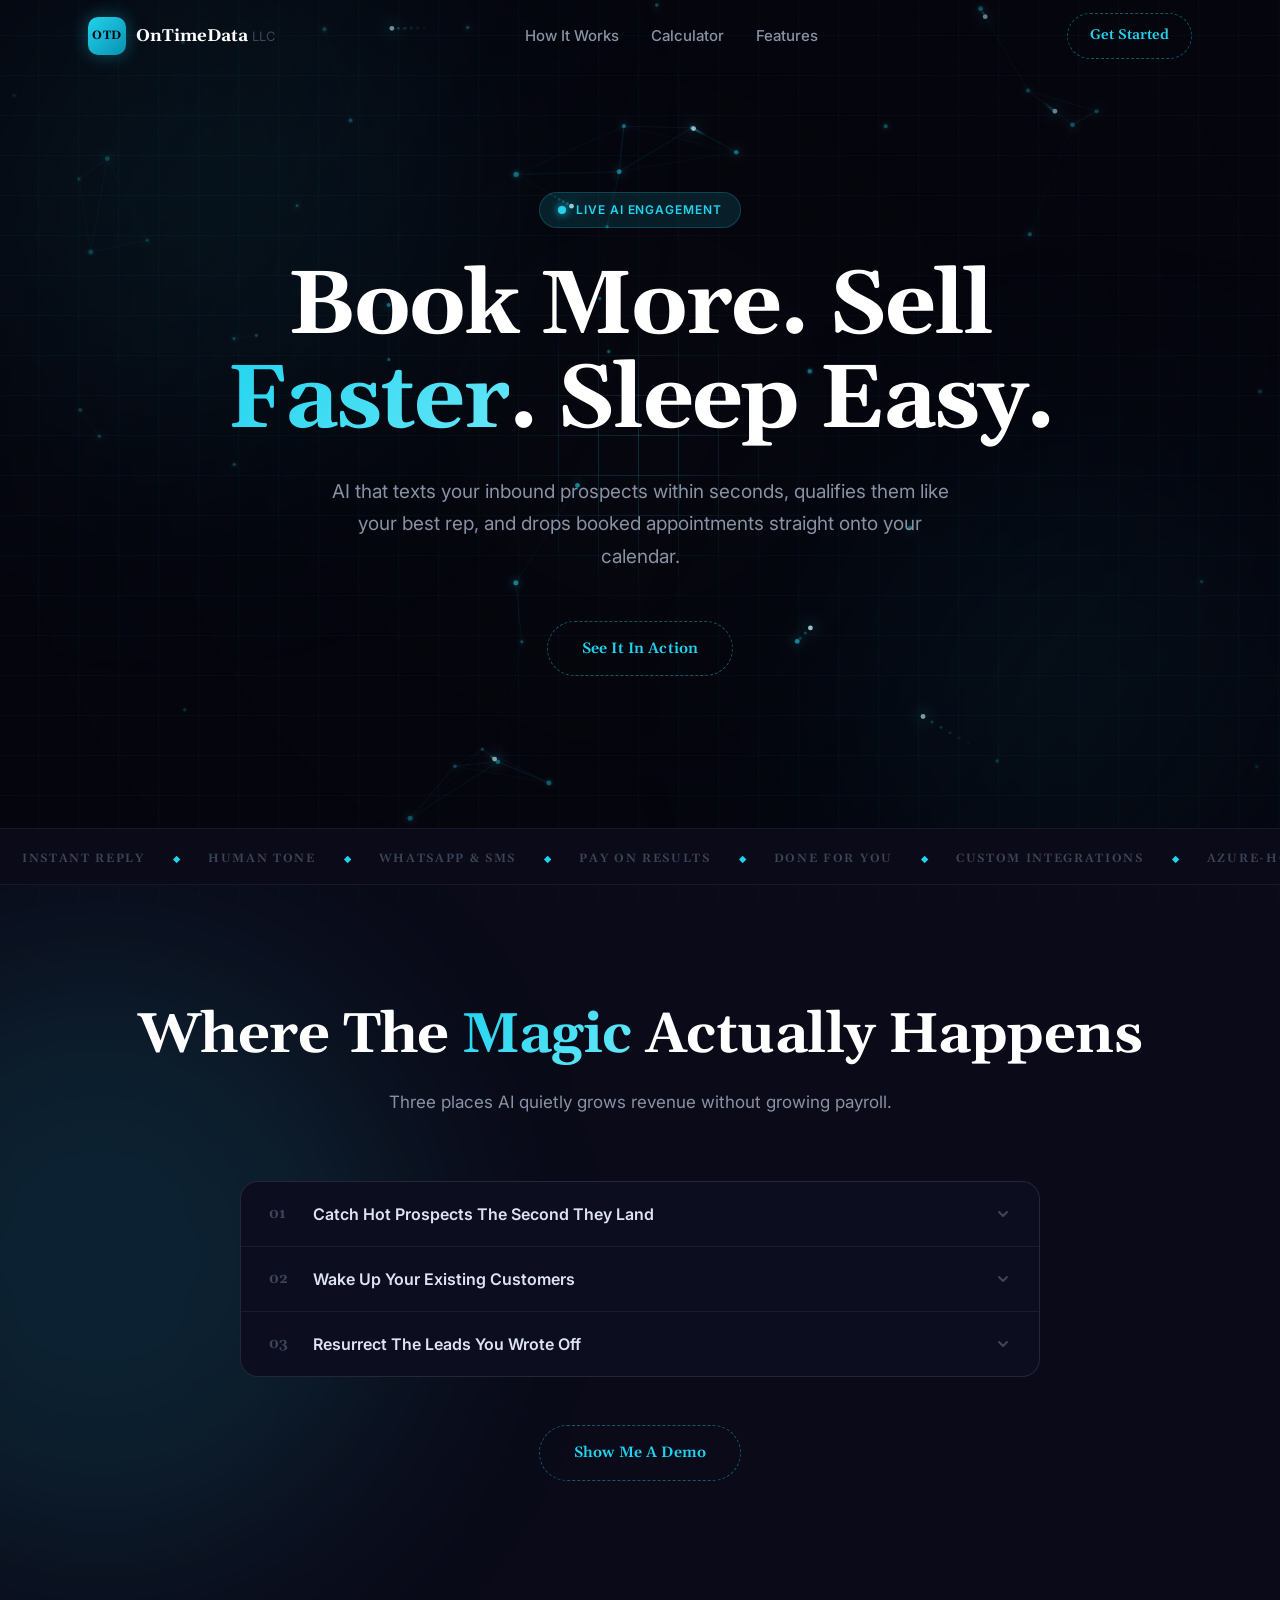
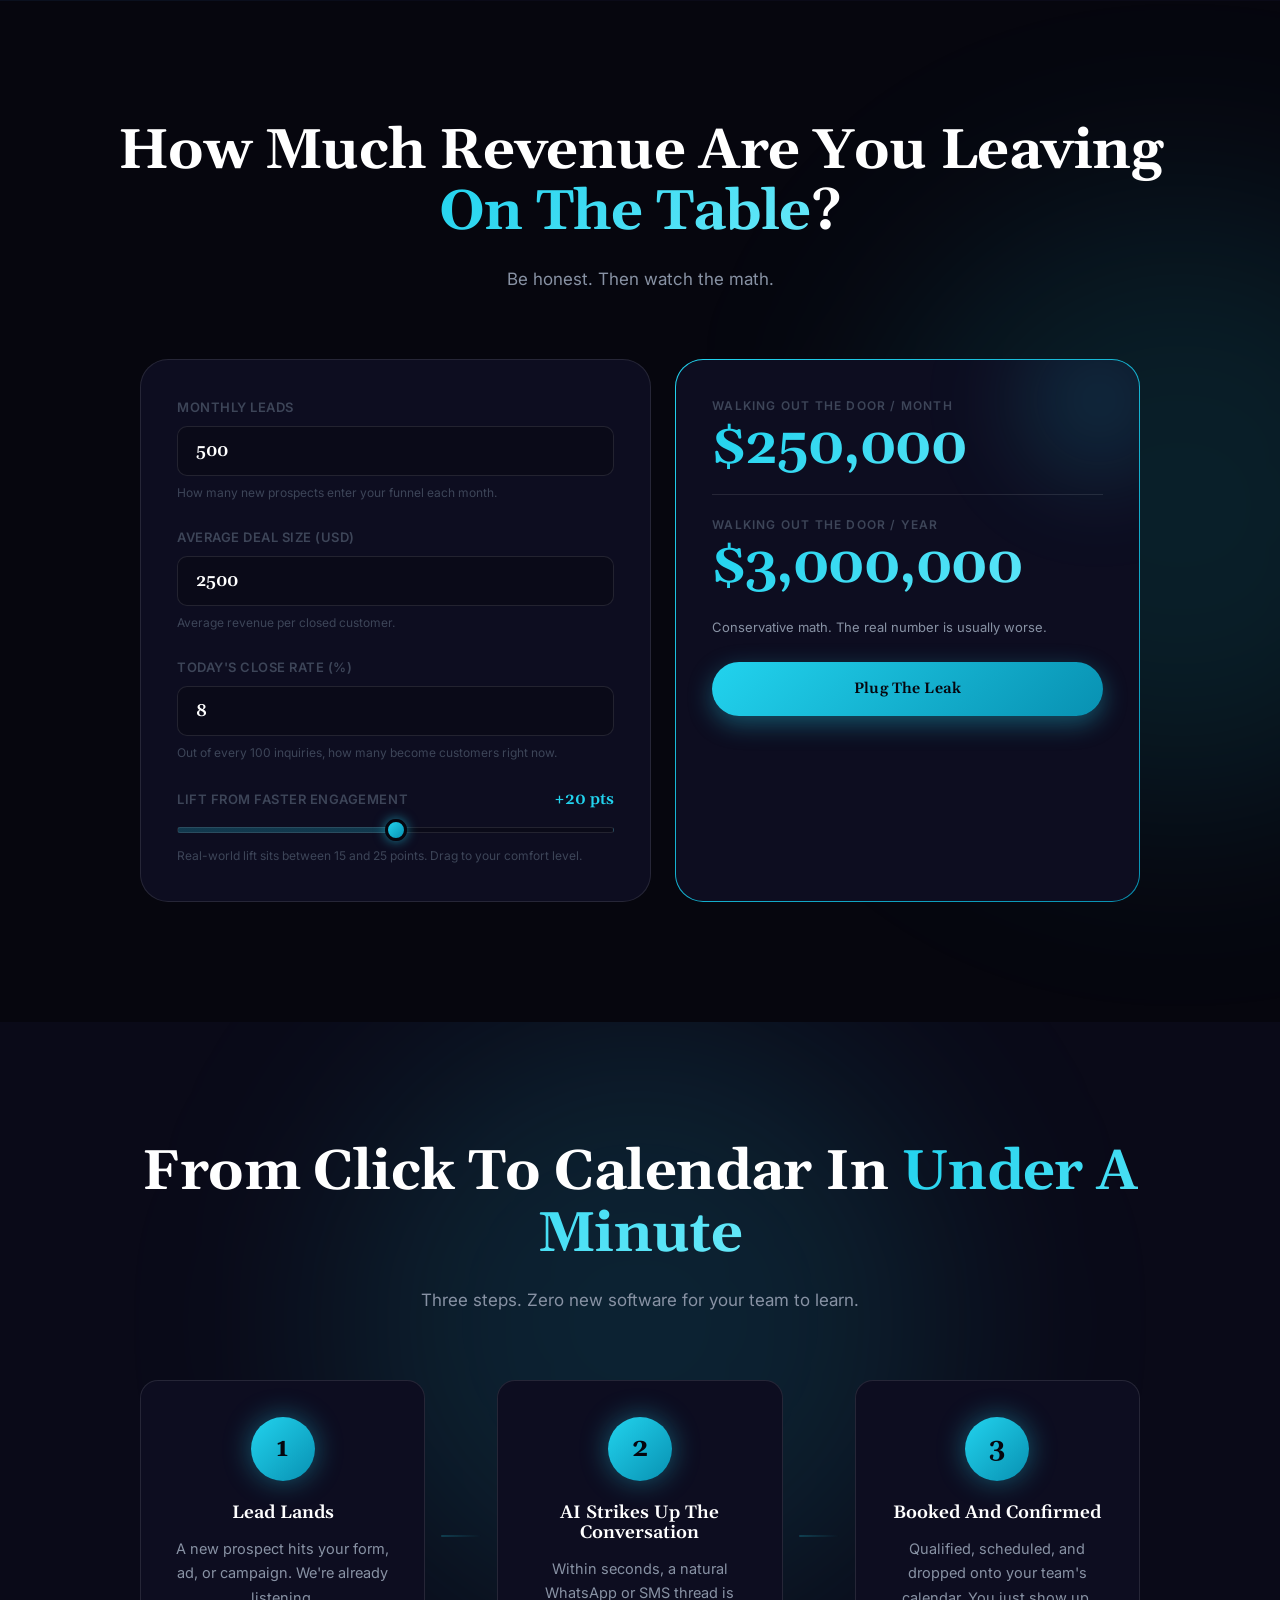
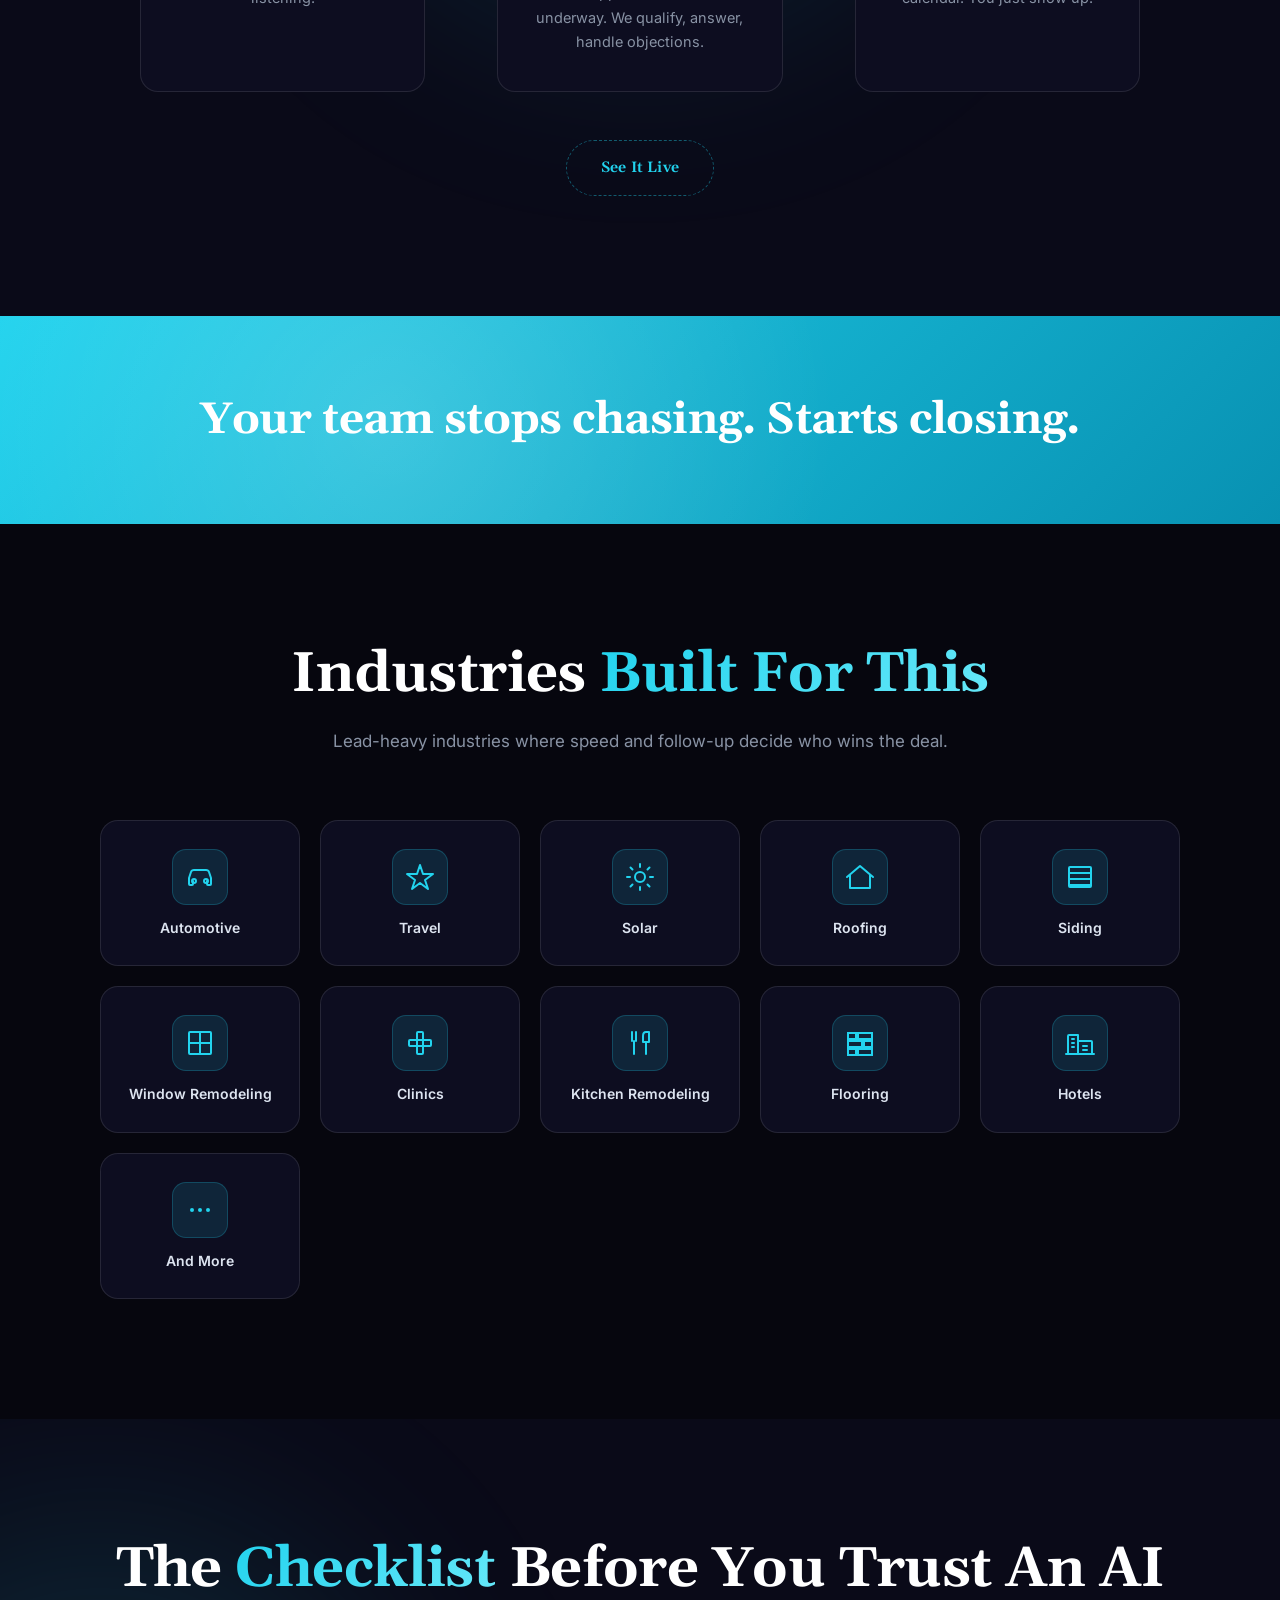
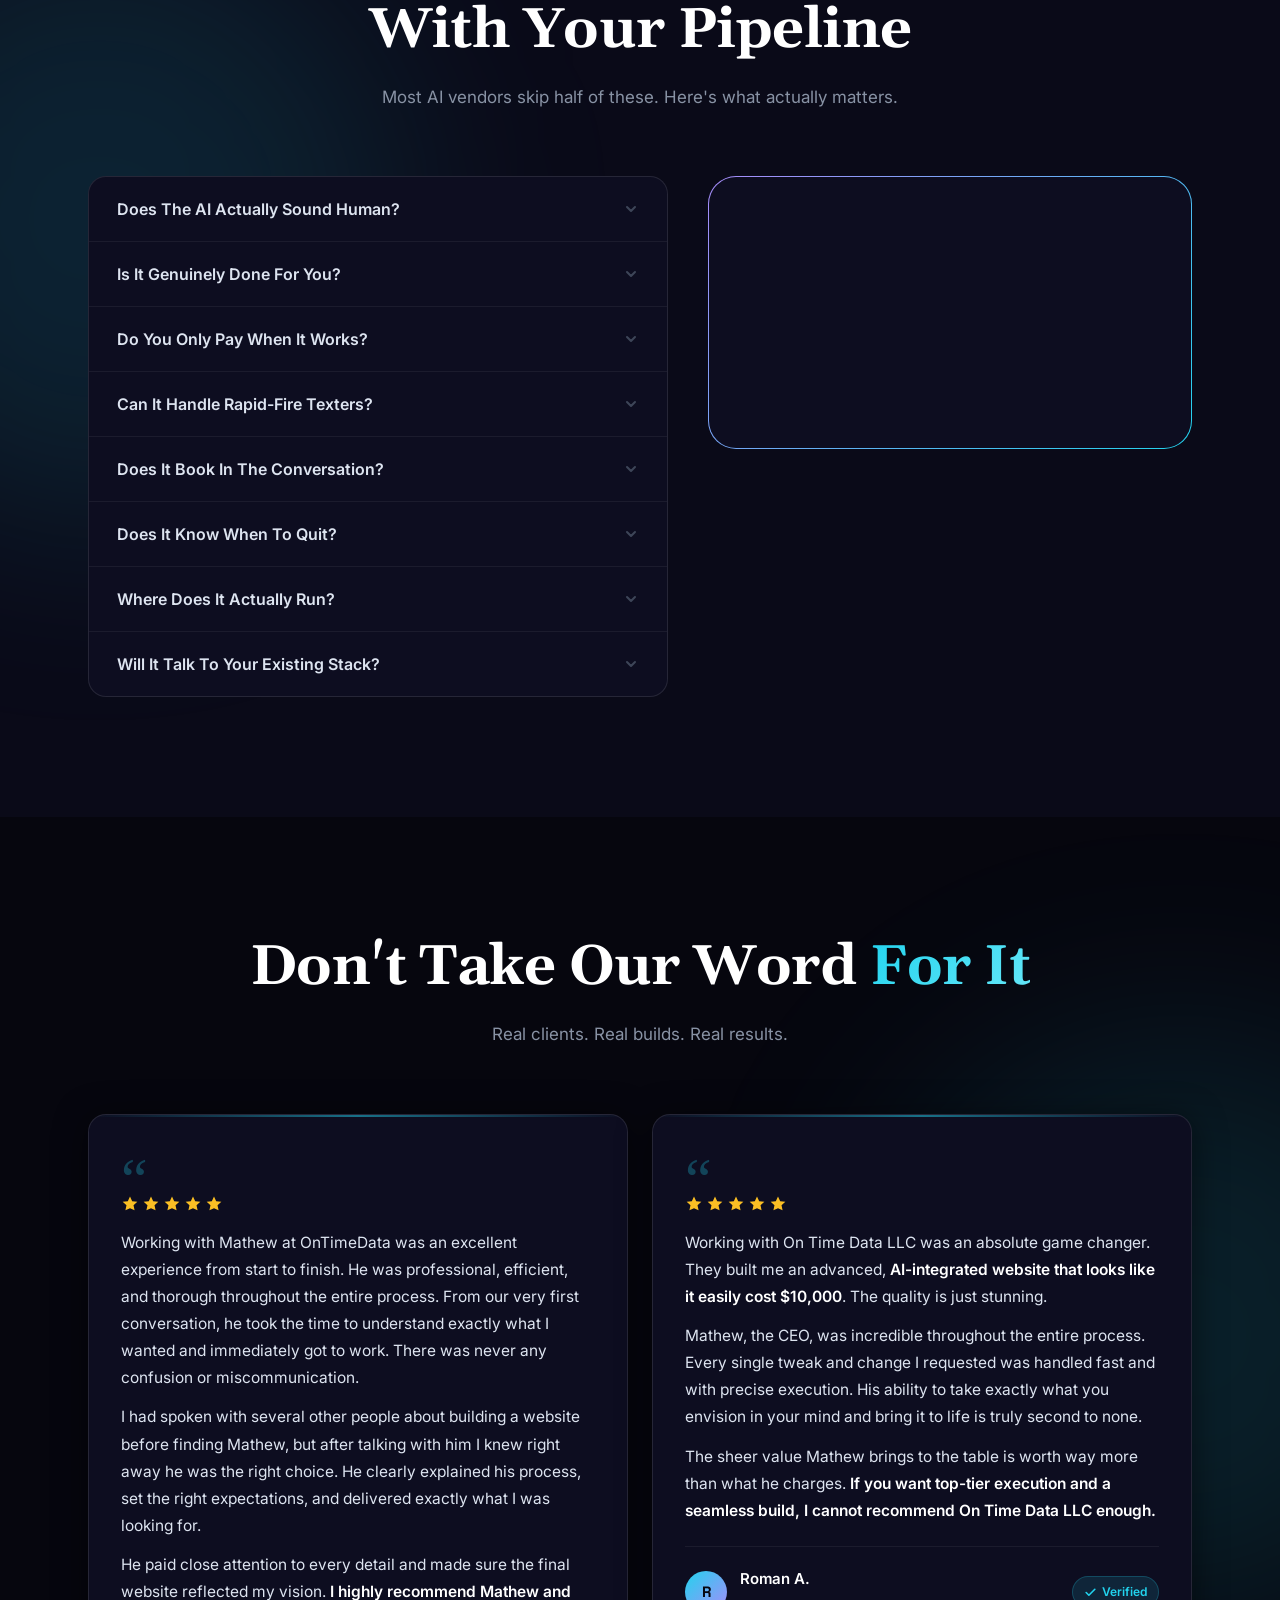
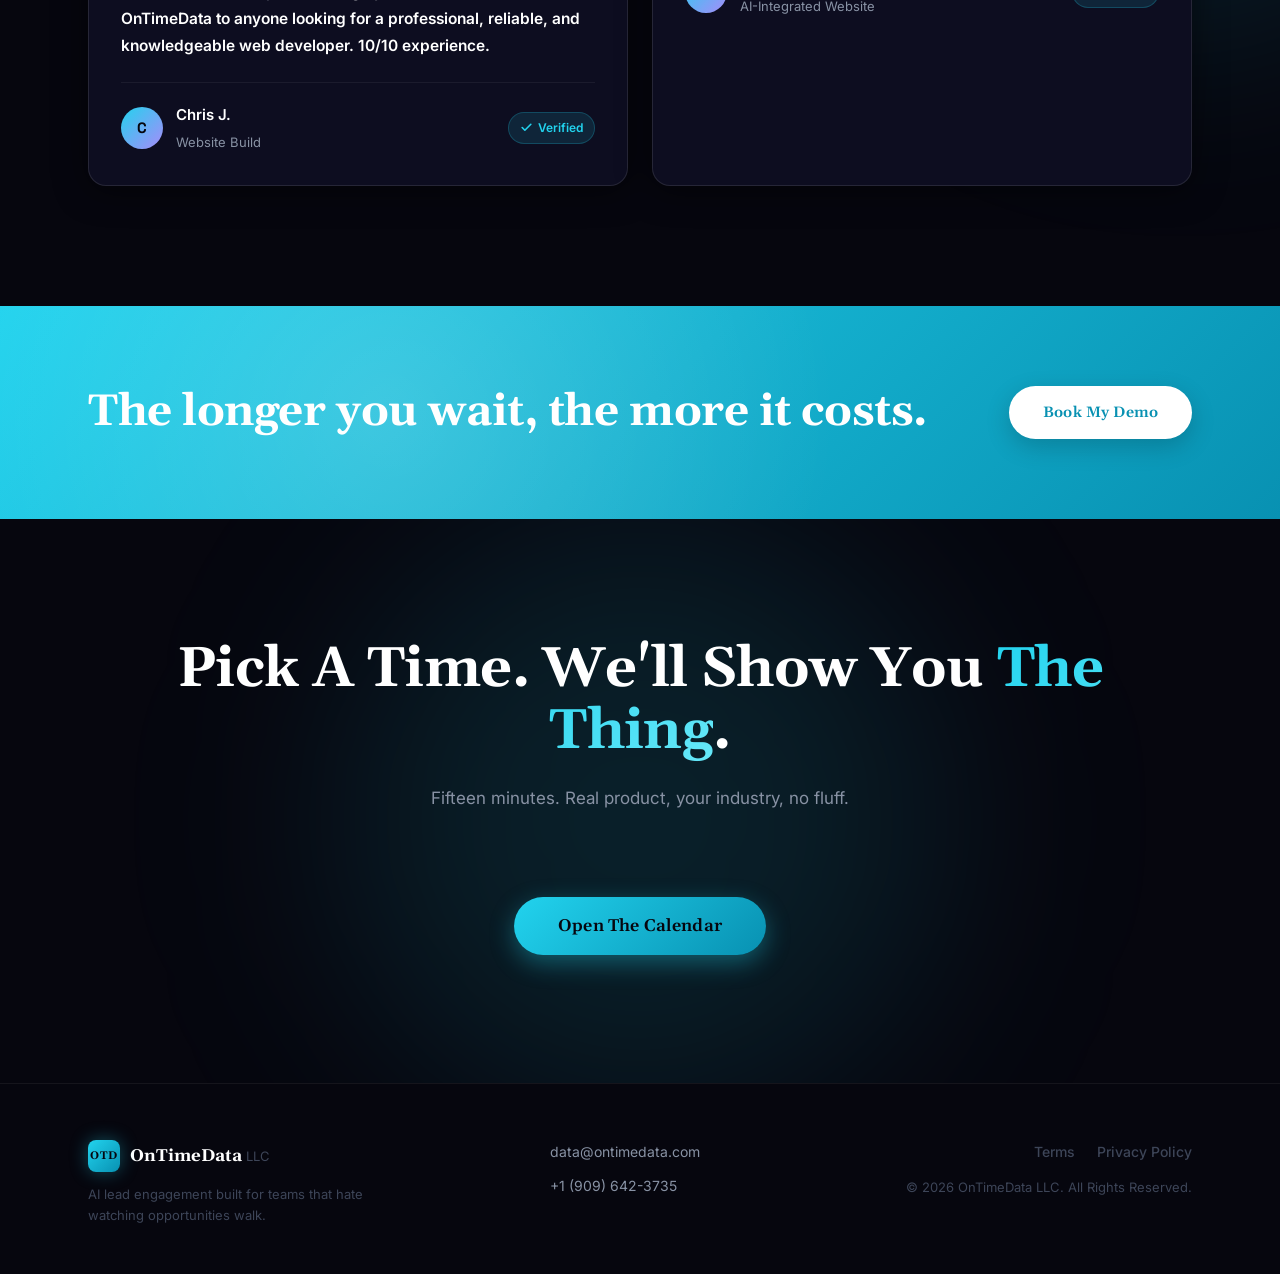
==== commit 81666244: "Add real client names to testimonials (Chris J., Roman A.) Co-Authored-By: Claude Opus 4.8 <noreply@" ====
--- a/website-v4/index.html
+++ b/website-v4/index.html
@@ -675,7 +675,7 @@
           <figcaption class="testi-foot">
             <span class="testi-avatar">C</span>
             <span>
-              <span class="testi-name">Verified Client</span><br>
+              <span class="testi-name">Chris J.</span><br>
               <span class="testi-role">Website Build</span>
             </span>
             <span class="testi-verified">
@@ -701,9 +701,9 @@
             <p>The sheer value Mathew brings to the table is worth way more than what he charges. <strong>If you want top-tier execution and a seamless build, I cannot recommend On Time Data LLC enough.</strong></p>
           </blockquote>
           <figcaption class="testi-foot">
-            <span class="testi-avatar">M</span>
+            <span class="testi-avatar">R</span>
             <span>
-              <span class="testi-name">Verified Client</span><br>
+              <span class="testi-name">Roman A.</span><br>
               <span class="testi-role">AI-Integrated Website</span>
             </span>
             <span class="testi-verified">
